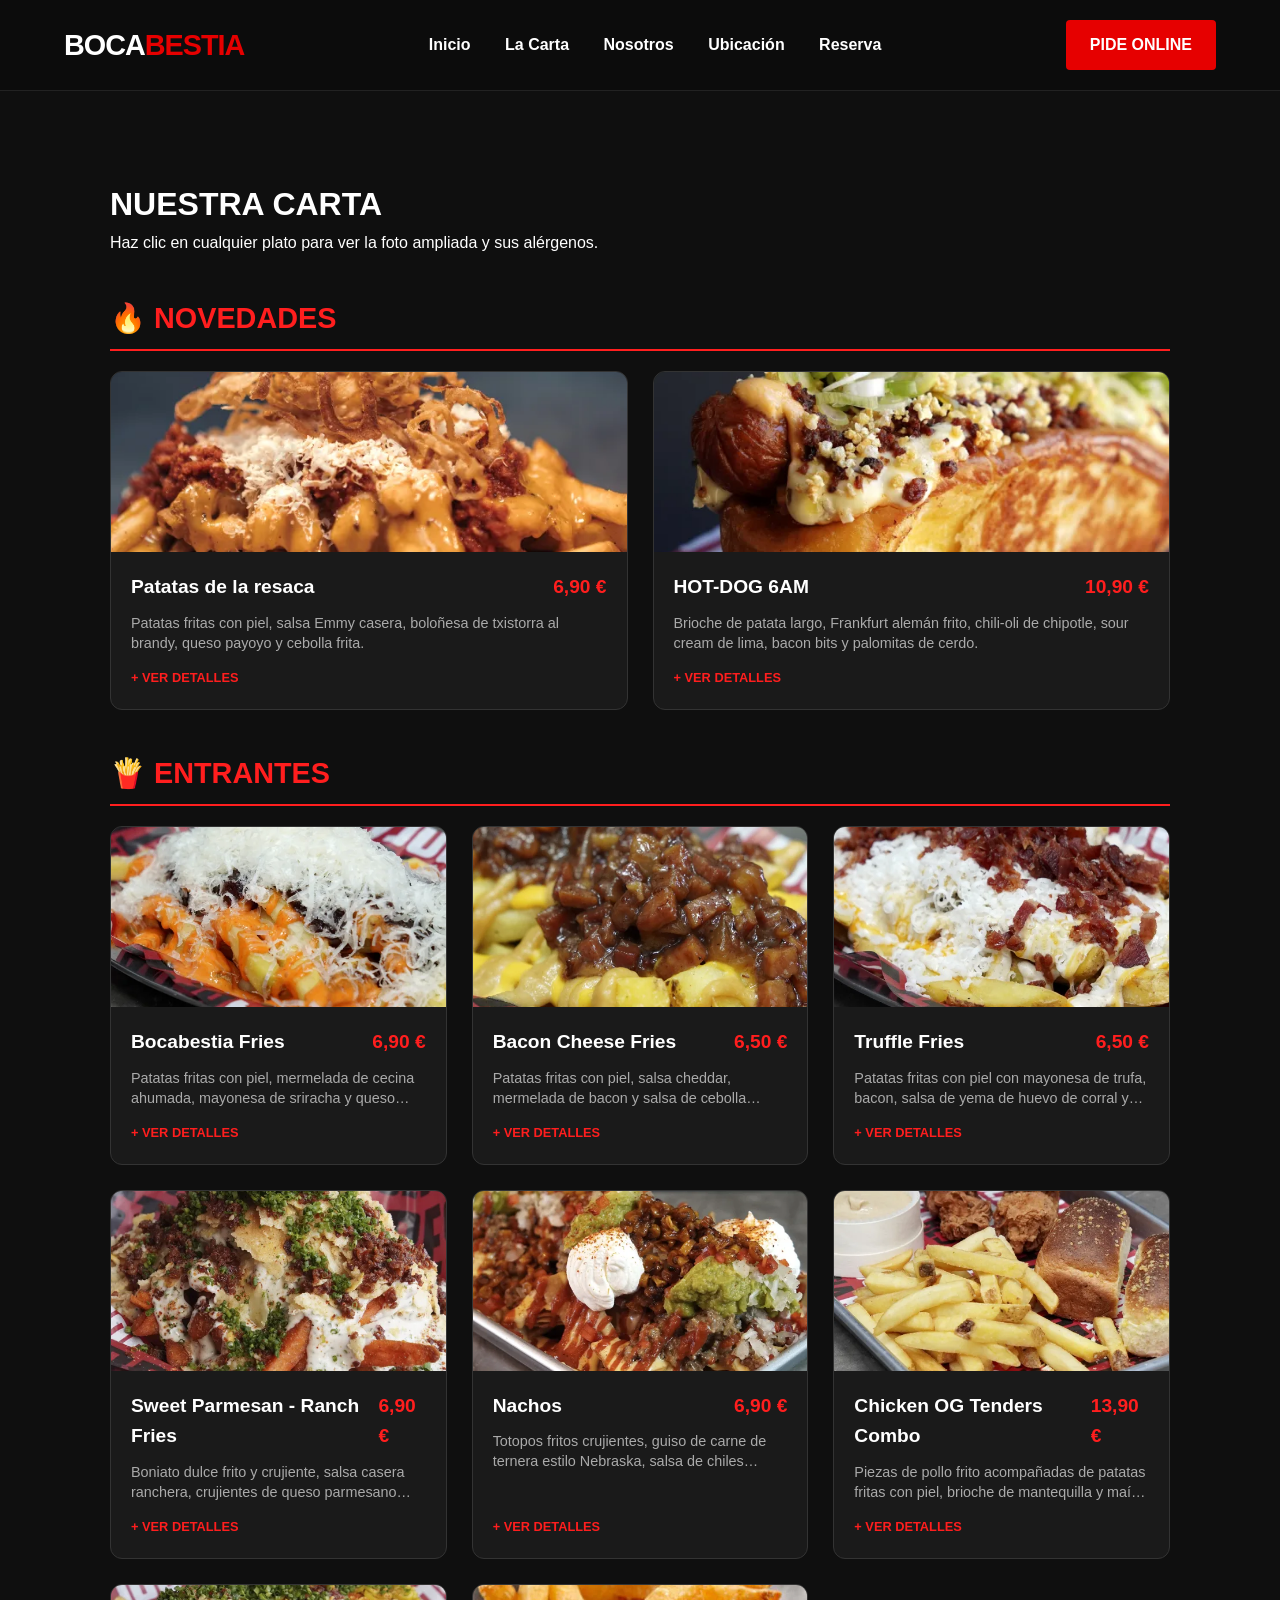
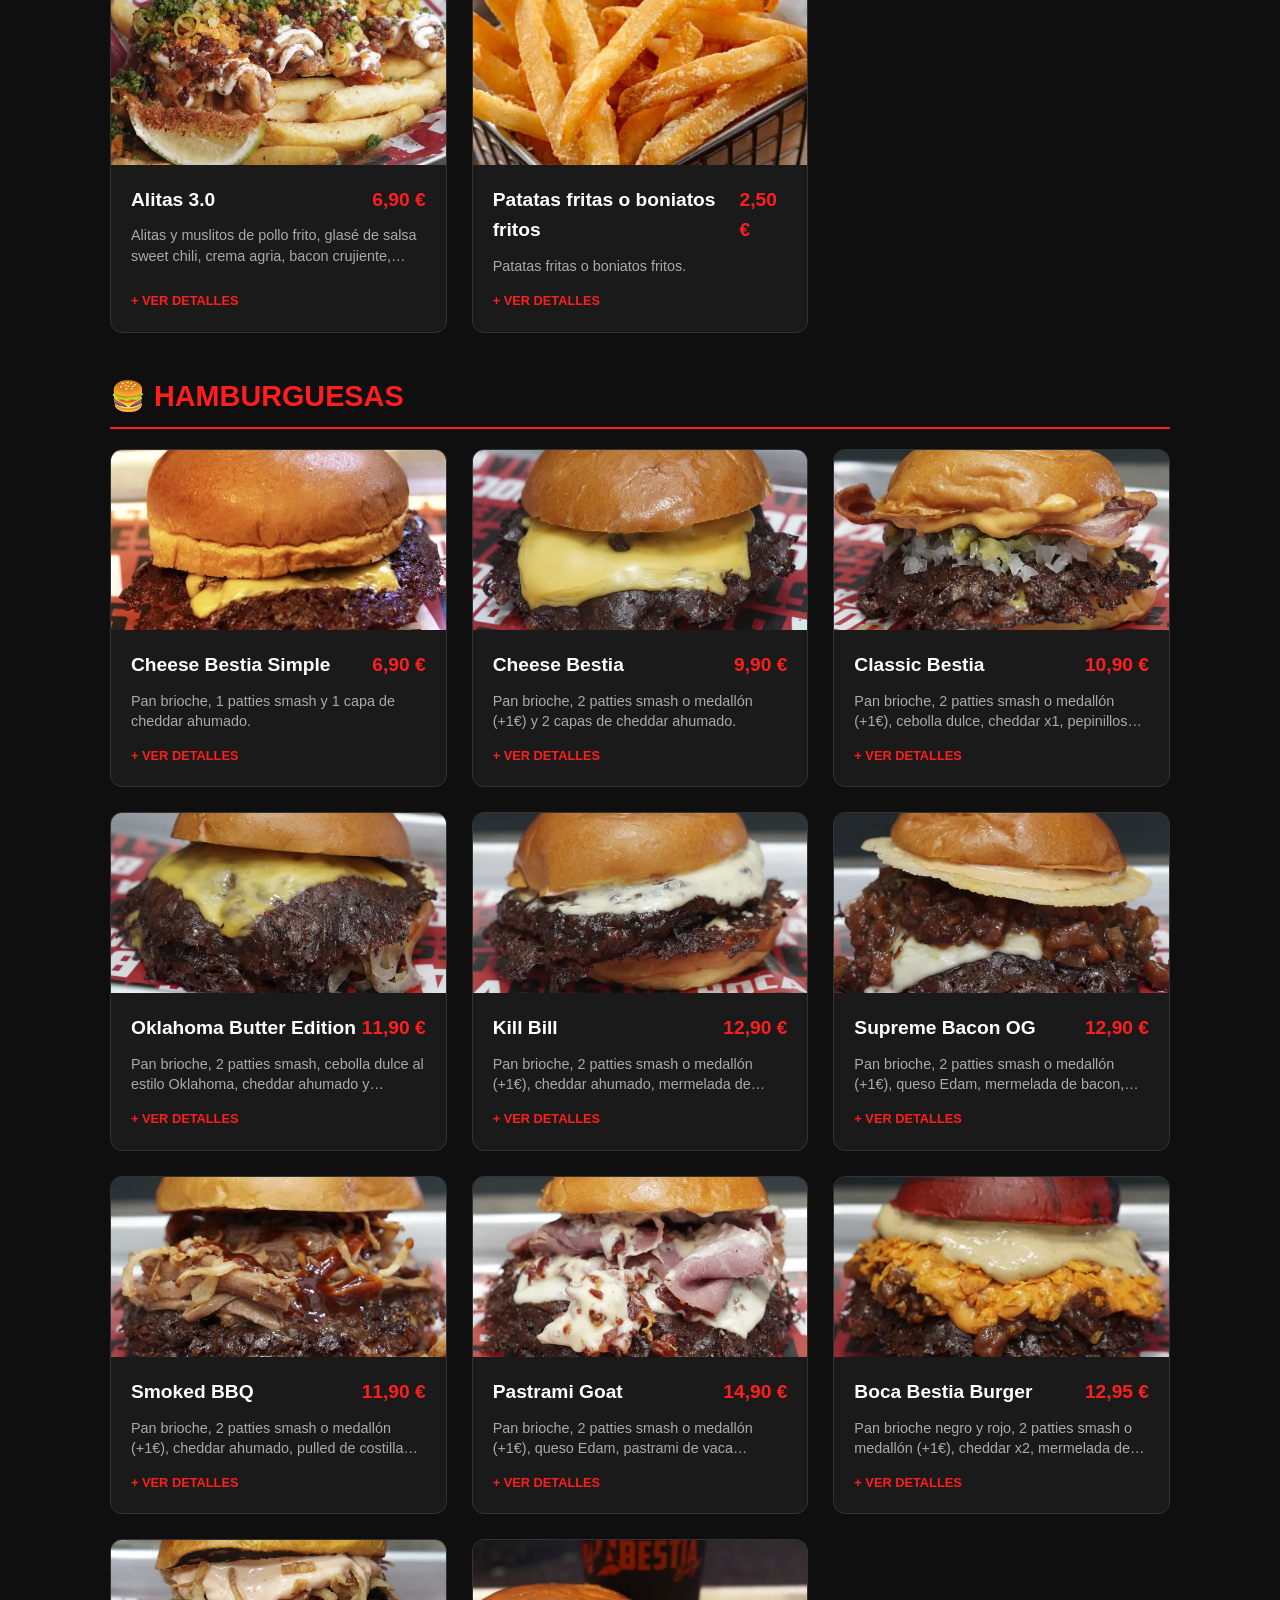
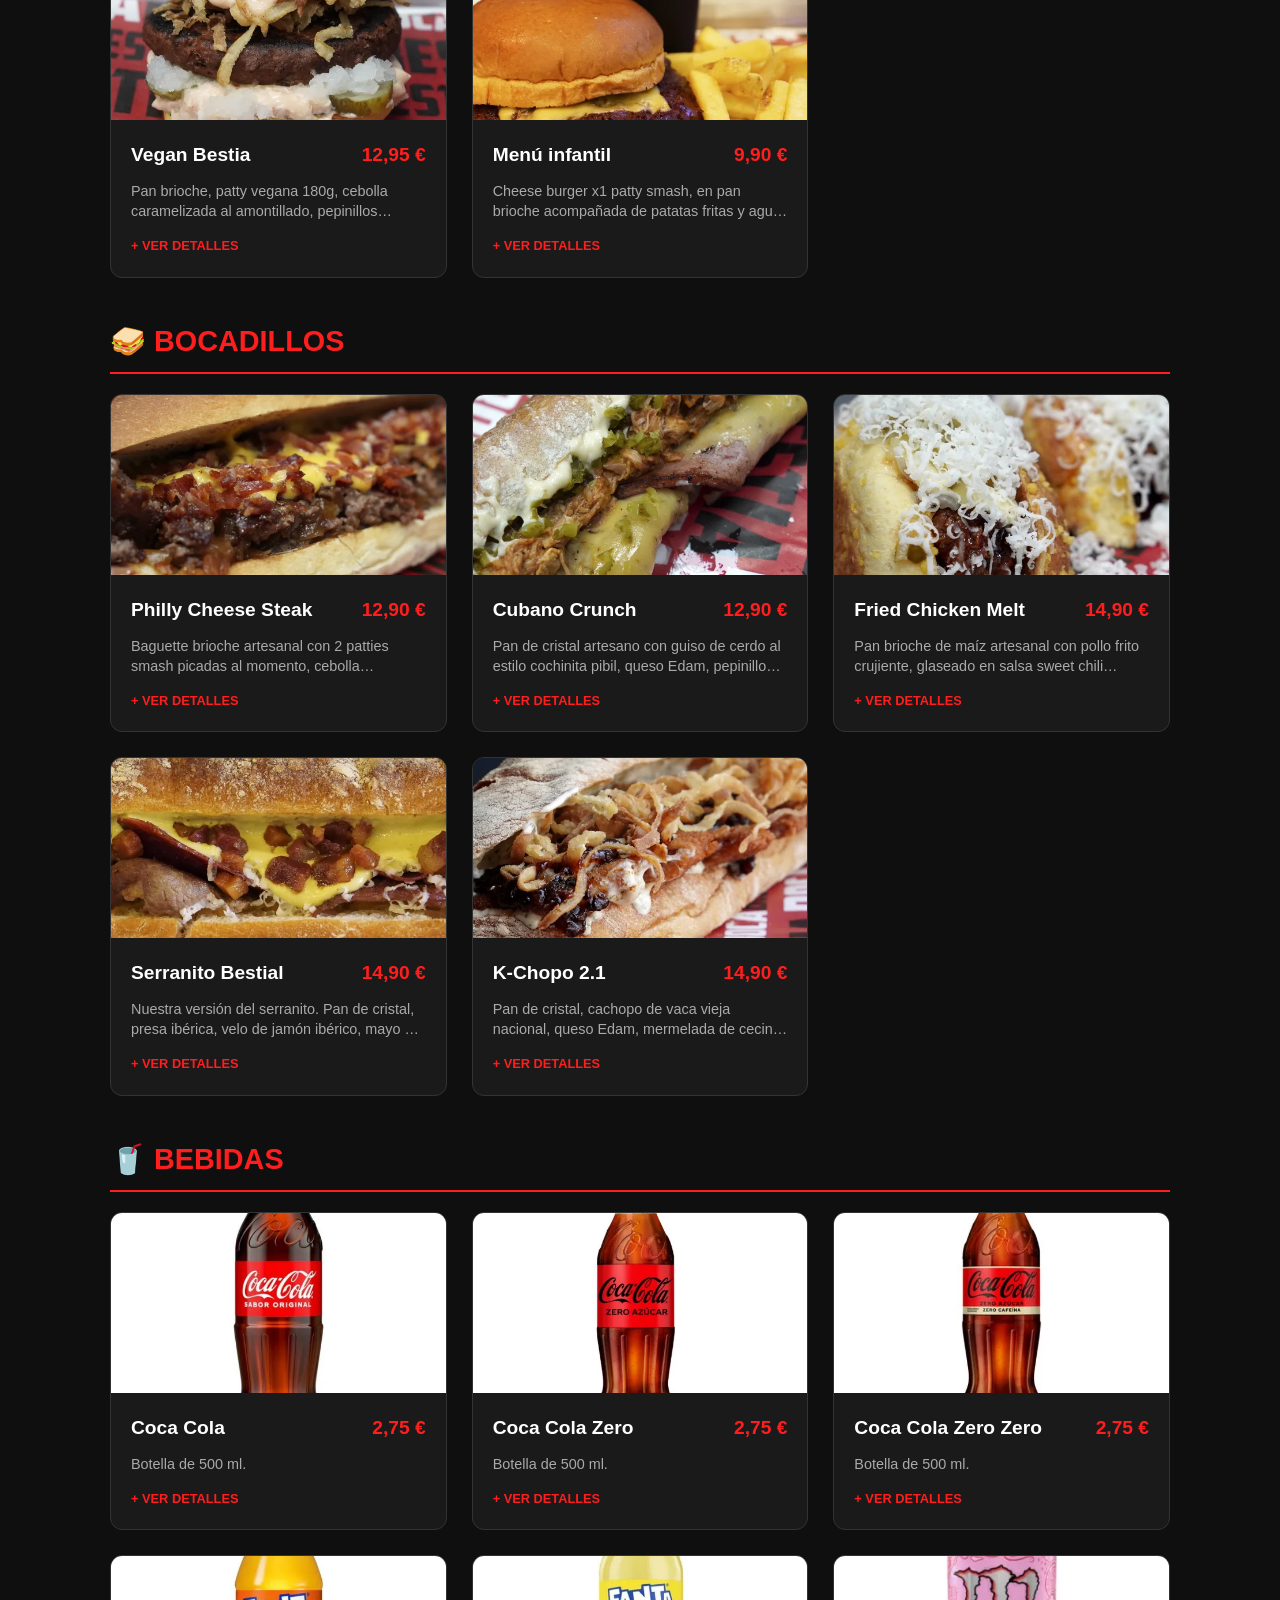
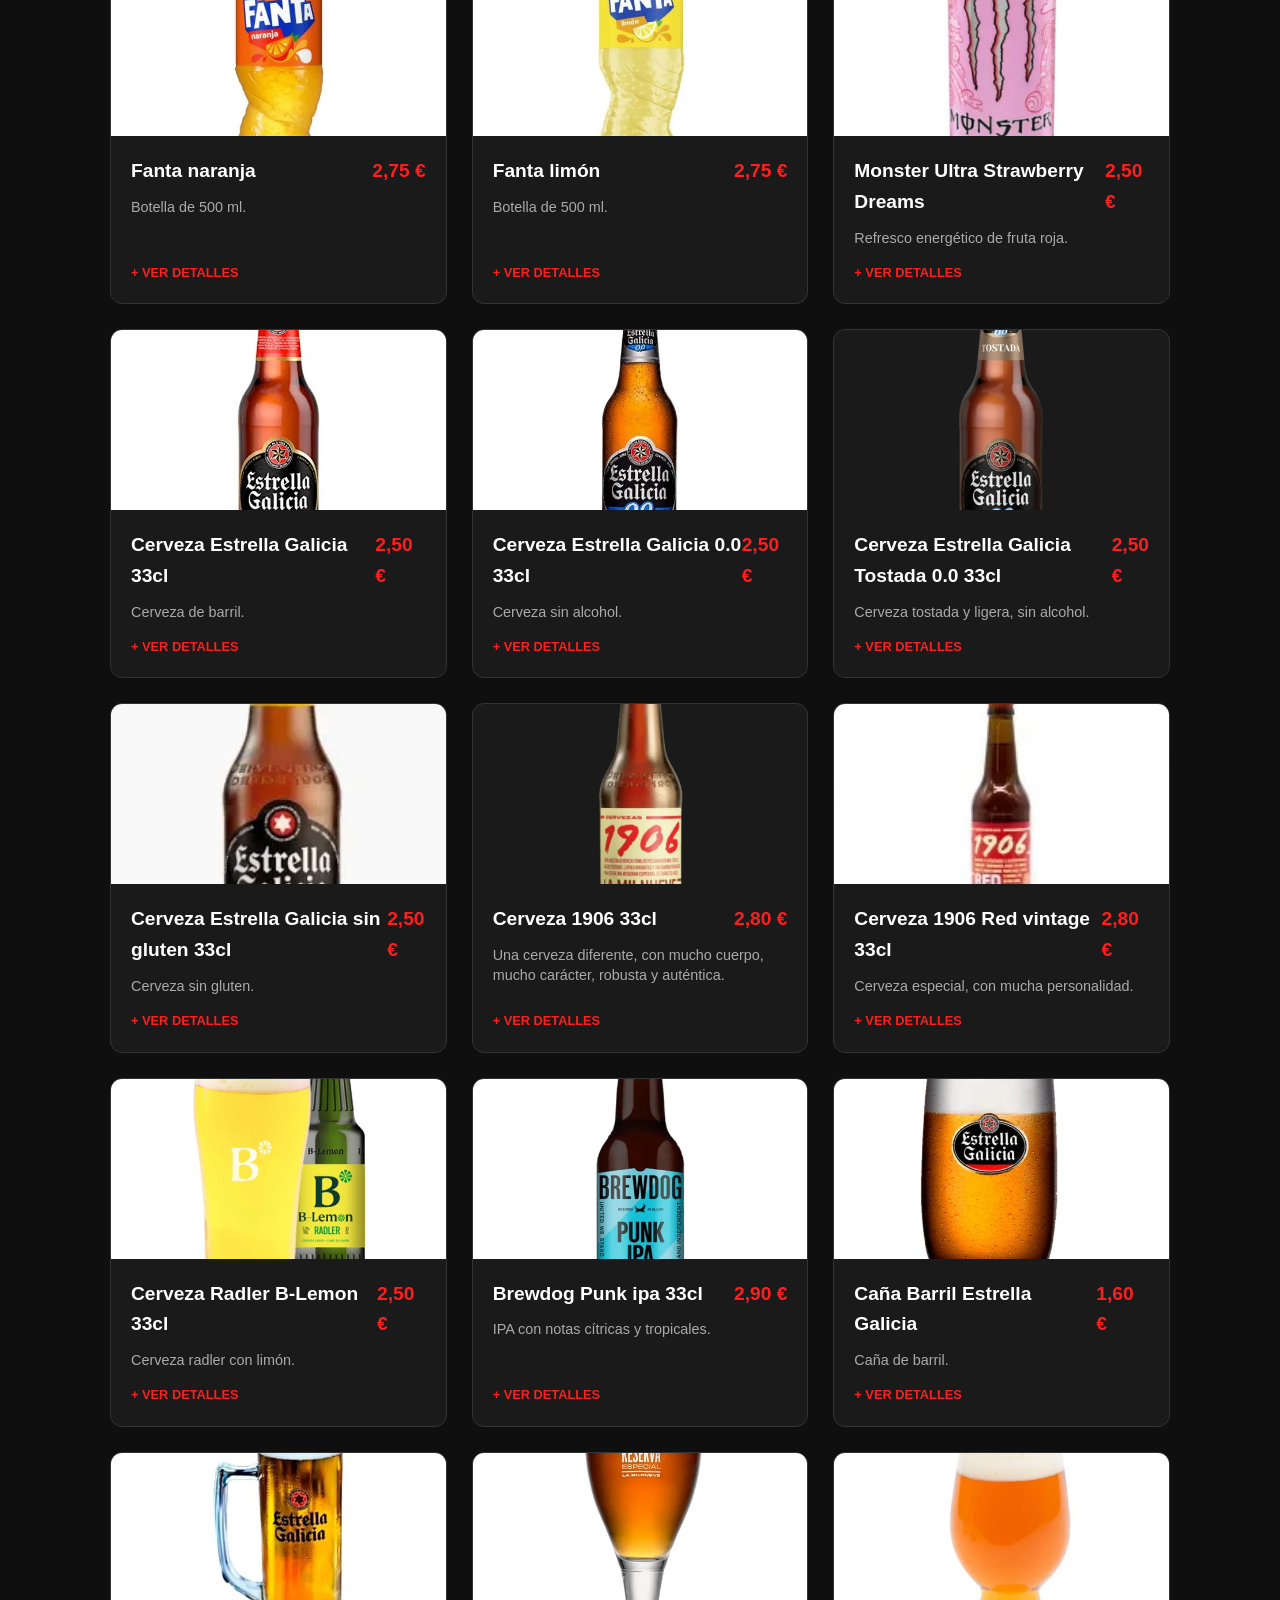
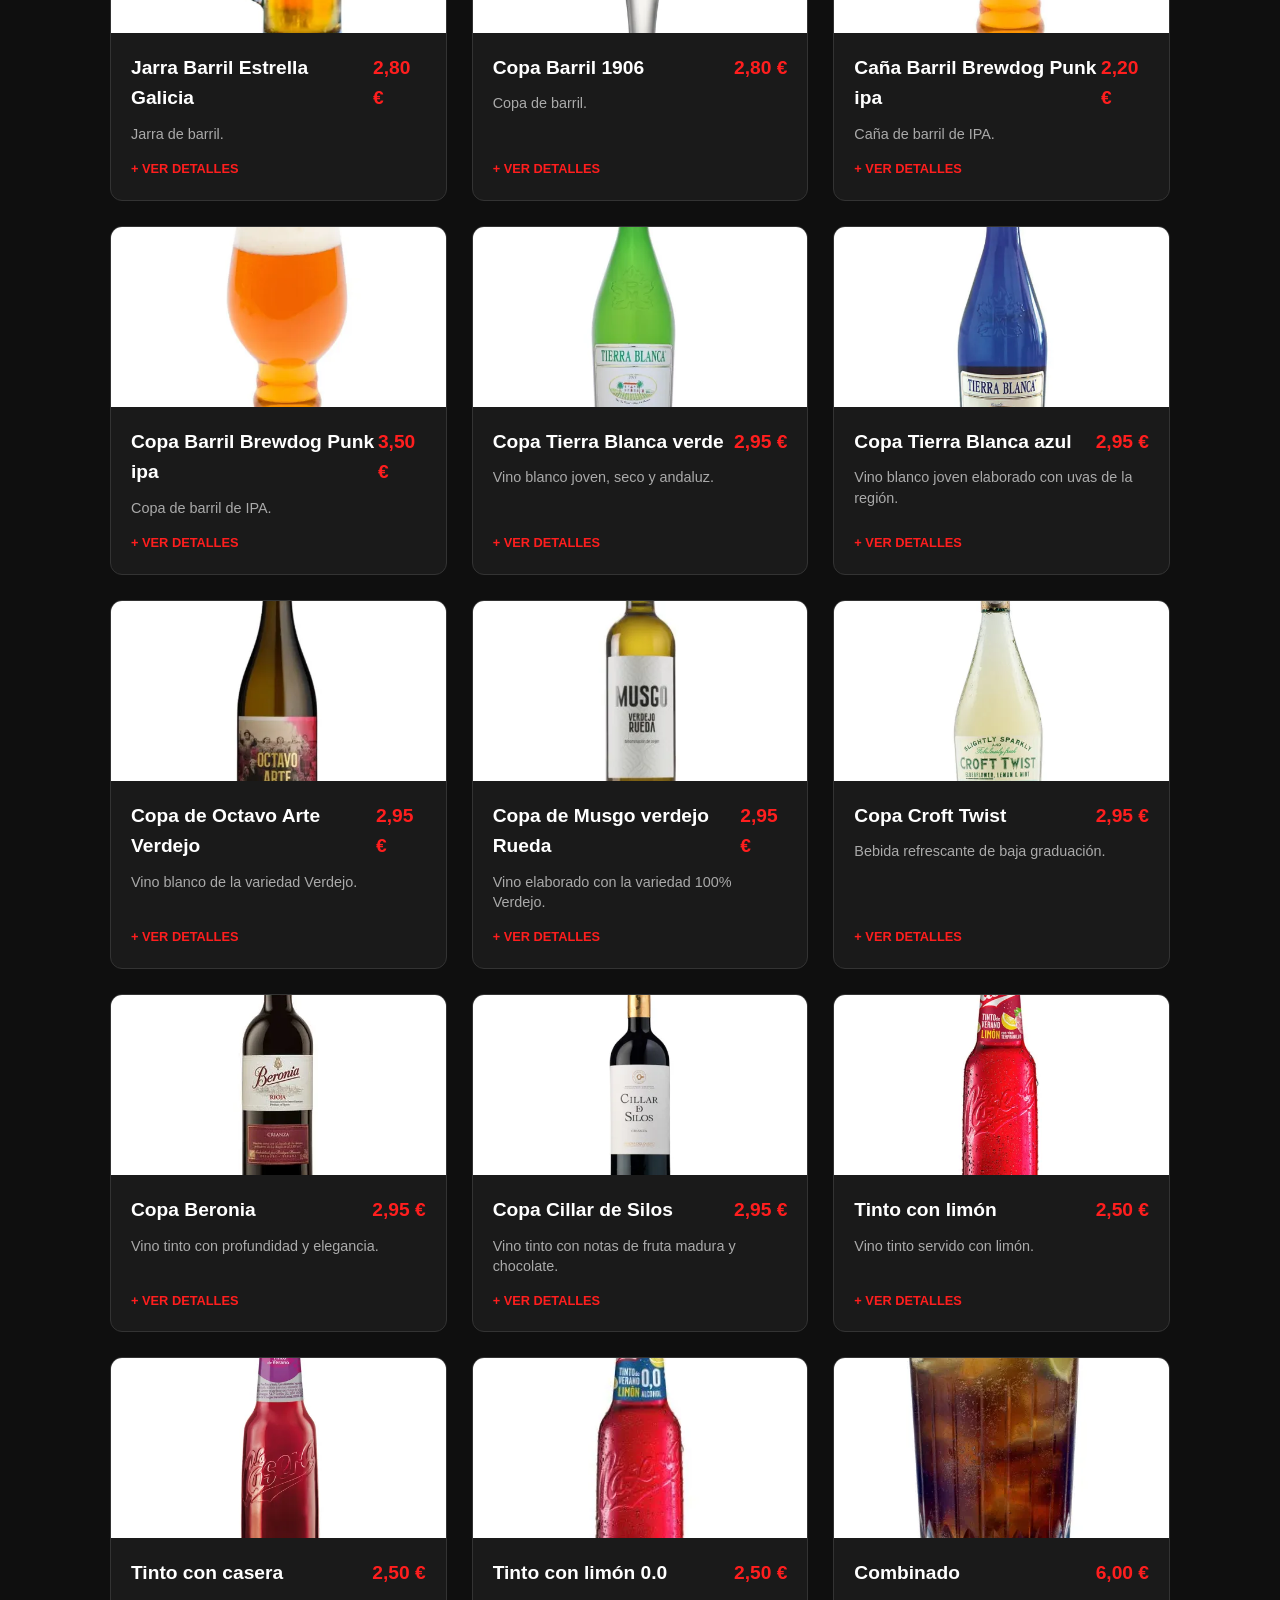
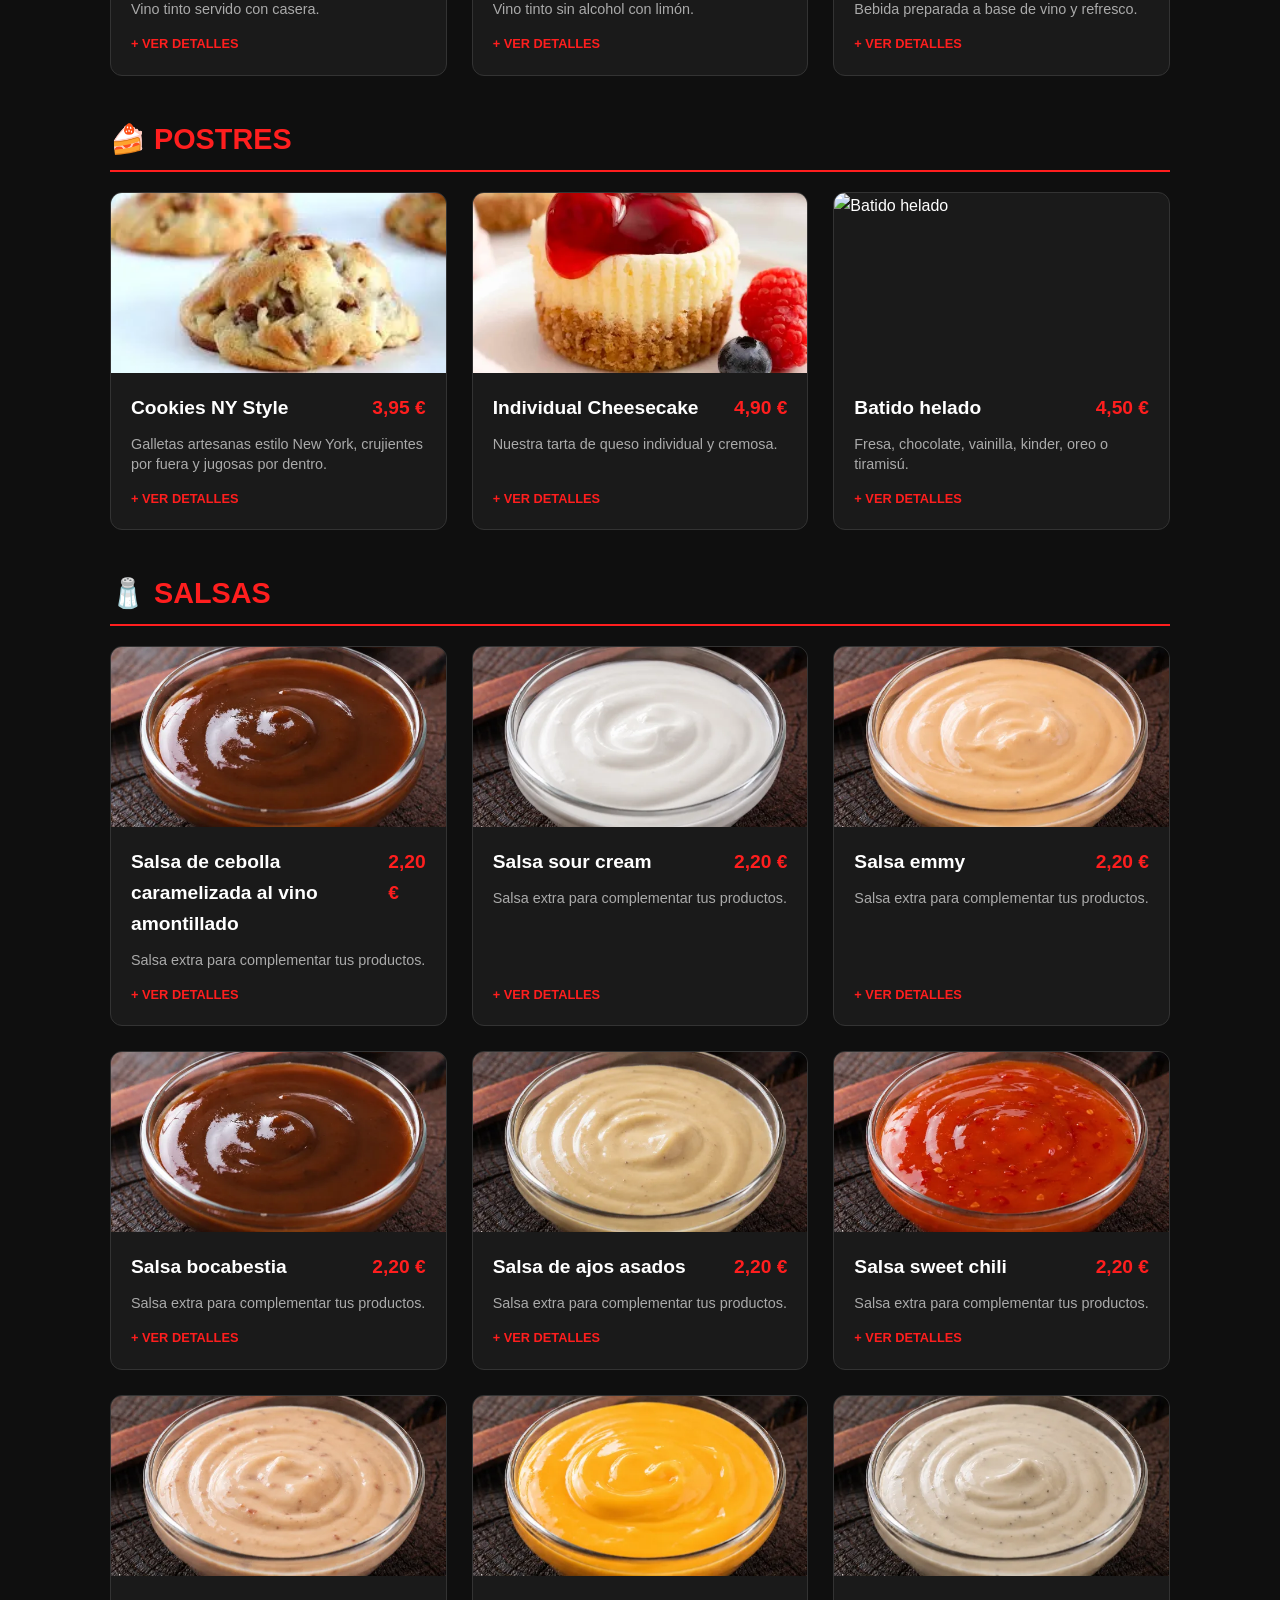
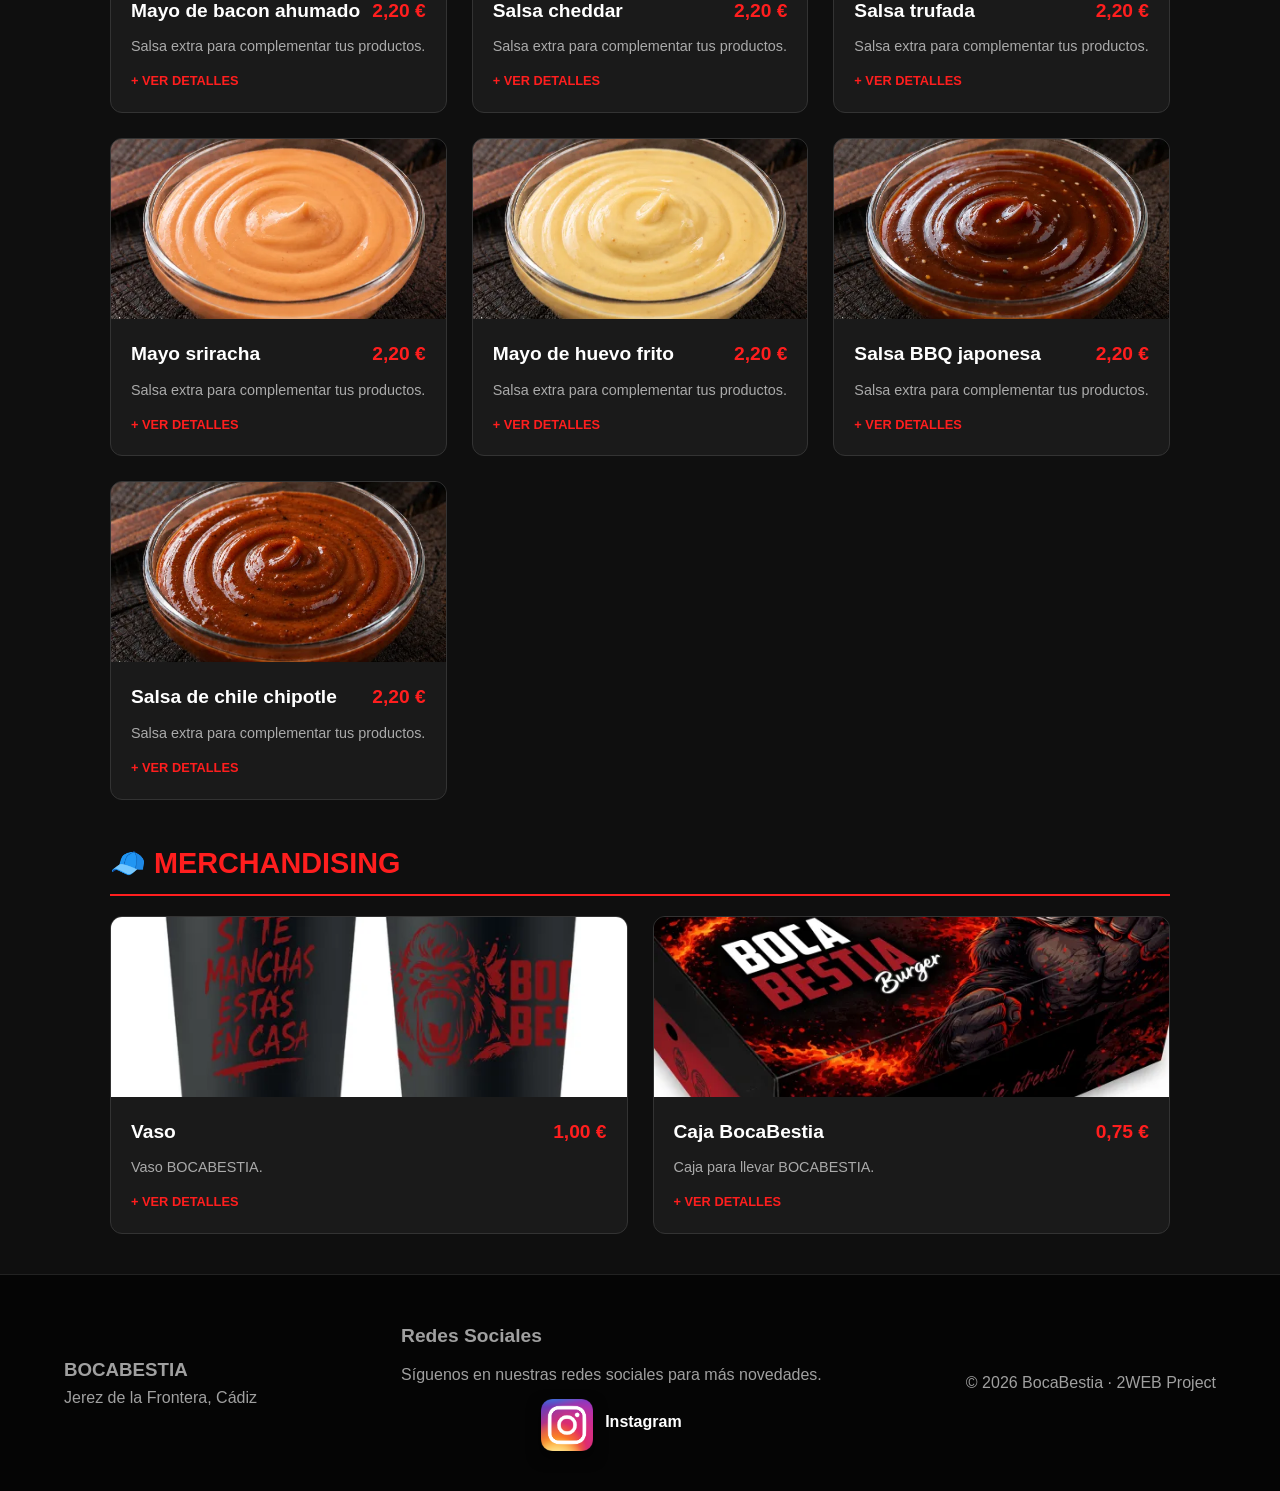
==== carta.html @ 28889e8b "Cambio de estilos en opiniones y creación de carta" ====
<!DOCTYPE html>
<html lang="es">
<head>
  <meta charset="UTF-8">
  <meta name="viewport" content="width=device-width, initial-scale=1.0">
  <title>La Carta</title>
  <link rel="icon" type="image/x-icon" href="imagenes/logo.jpg">
  <link rel="stylesheet" href="estilos/estilos.css">
  <link rel="stylesheet" href="estilos/estilos-carta.css">
</head>
<body>
    <header class="header">
    <div class="logo">BOCA<span>BESTIA</span></div>
    <input type="checkbox" id="menu-toggle" class="menu-toggle-input" aria-label="Abrir menú">
    <label for="menu-toggle" class="menu-toggle" aria-label="Menú hamburguesa">
      <img src="imagenes/menu-hamburguesa.png" alt="Menú hamburguesa">
    </label>
    <nav class="nav">
      <a href="#inicio">Inicio</a>
      <a href="https://bocabestia.last.shop/qr/l/boca-bestia">La Carta</a>
      <a href="#nosotros">Nosotros</a>
      <a href="#ubicacion">Ubicación</a>
      <a href="https://bookings.last.app/3b10a1be-e4e0-4e58-9fa3-591195b8b607/booking?_gl=1*1hvvvue*_gcl_au*MTg0ODkxNjIzNy4xNzc5MDg5NDAzLjE2MTM1ODUwNy4xNzg0NzA4MzI3LjE3ODQ3MTAwMjUuMTUzNjg0NTM3NC4xNzg0NjQxMDk0LjE3ODQ3MTAwMjU.">Reserva</a>
    </nav>
    <a href="https://www.ubereats.com/es/store/bocabestia-jerez/Wji_4HXeWGeH31o7zRoD1A?srsltid=AfmBOoqhJCSY1oyDkX2ZfFhng03Me69ej4izlgKsJas9yPGN5HKDivDR" class="btn btn-rojo">Pide Online</a>
  </header>

  <div class="container">
    <header class="carta-intro">
      <h1>NUESTRA CARTA</h1>
      <p>Haz clic en cualquier plato para ver la foto ampliada y sus alérgenos.</p>
    </header>

    <h2 class="categoria-titulo">🔥 Novedades</h2>
    <div class="grid-menu">
      <div class="item-card" onclick="openModal('Patatas de la resaca', '6,90 €', 'imagenes/img-carta/novedades/novedad1.webp', 'Patatas fritas con piel, salsa Emmy casera, boloñesa de txistorra al brandy, queso payoyo y cebolla frita.', ['Gluten', 'Lácteos'])">
        <img src="imagenes/img-carta/novedades/novedad1.webp" class="item-img" alt="Patatas de la resaca">
        <div class="item-content">
          <div>
            <div class="item-header">
              <span class="item-nombre">Patatas de la resaca</span>
              <span class="item-precio">6,90 €</span>
            </div>
            <p class="item-desc">Patatas fritas con piel, salsa Emmy casera, boloñesa de txistorra al brandy, queso payoyo y cebolla frita.</p>
          </div>
          <span class="click-info">+ Ver detalles</span>
        </div>
      </div>

      <div class="item-card" onclick="openModal('HOT-DOG 6AM', '10,90 €', 'imagenes/img-carta/novedades/novedad2.webp', 'Brioche de patata largo, Frankfurt alemán frito, chili-oli de chipotle, sour cream de lima, bacon bits y palomitas de cerdo.', ['Gluten', 'Lácteos', 'Huevos'])">
        <img src="imagenes/img-carta/novedades/novedad2.webp" class="item-img" alt="HOT-DOG 6AM">
        <div class="item-content">
          <div>
            <div class="item-header">
              <span class="item-nombre">HOT-DOG 6AM</span>
              <span class="item-precio">10,90 €</span>
            </div>
            <p class="item-desc">Brioche de patata largo, Frankfurt alemán frito, chili-oli de chipotle, sour cream de lima, bacon bits y palomitas de cerdo.</p>
          </div>
          <span class="click-info">+ Ver detalles</span>
        </div>
      </div>
    </div>

    <h2 class="categoria-titulo">🍟 Entrantes</h2>
    <div class="grid-menu">
      <div class="item-card" onclick="openModal('Bocabestia Fries', '6,90 €', 'imagenes/img-carta/entrantes/bocabestia-fries.webp', 'Patatas fritas con piel, mermelada de cecina ahumada, mayonesa de sriracha y queso Idiazábal rallado al momento.', ['Gluten', 'Lácteos'])">
        <img src="imagenes/img-carta/entrantes/bocabestia-fries.webp" class="item-img" alt="Bocabestia Fries">
        <div class="item-content">
          <div>
            <div class="item-header">
              <span class="item-nombre">Bocabestia Fries</span>
              <span class="item-precio">6,90 €</span>
            </div>
            <p class="item-desc">Patatas fritas con piel, mermelada de cecina ahumada, mayonesa de sriracha y queso Idiazábal rallado al momento.</p>
          </div>
          <span class="click-info">+ Ver detalles</span>
        </div>
      </div>

      <div class="item-card" onclick="openModal('Bacon Cheese Fries', '6,50 €', 'imagenes/img-carta/entrantes/bacon-cheese-fries.webp', 'Patatas fritas con piel, salsa cheddar, mermelada de bacon y salsa de cebolla caramelizada al amontillado.', ['Lácteos'])">
        <img src="imagenes/img-carta/entrantes/bacon-cheese-fries.webp" class="item-img" alt="Bacon Cheese Fries">
        <div class="item-content">
          <div>
            <div class="item-header">
              <span class="item-nombre">Bacon Cheese Fries</span>
              <span class="item-precio">6,50 €</span>
            </div>
            <p class="item-desc">Patatas fritas con piel, salsa cheddar, mermelada de bacon y salsa de cebolla caramelizada al amontillado.</p>
          </div>
          <span class="click-info">+ Ver detalles</span>
        </div>
      </div>

      <div class="item-card" onclick="openModal('Truffle Fries', '6,50 €', 'imagenes/img-carta/entrantes/truffle-fries.webp', 'Patatas fritas con piel con mayonesa de trufa, bacon, salsa de yema de huevo de corral y queso de cabra payoyo rallado al momento.', ['Lácteos', 'Huevos'])">
        <img src="imagenes/img-carta/entrantes/truffle-fries.webp" class="item-img" alt="Truffle Fries">
        <div class="item-content">
          <div>
            <div class="item-header">
              <span class="item-nombre">Truffle Fries</span>
              <span class="item-precio">6,50 €</span>
            </div>
            <p class="item-desc">Patatas fritas con piel con mayonesa de trufa, bacon, salsa de yema de huevo de corral y queso de cabra payoyo rallado al momento.</p>
          </div>
          <span class="click-info">+ Ver detalles</span>
        </div>
      </div>

      <div class="item-card" onclick="openModal('Sweet Parmesan - Ranch Fries', '6,90 €', 'imagenes/img-carta/entrantes/sweet-parmesan.webp', 'Boniato dulce frito y crujiente, salsa casera ranchera, crujientes de queso parmesano tostado, bacon crujiente y cebollino.', ['Lácteos'])">
        <img src="imagenes/img-carta/entrantes/sweet-parmesan.webp" class="item-img" alt="Sweet Parmesan - Ranch Fries">
        <div class="item-content">
          <div>
            <div class="item-header">
              <span class="item-nombre">Sweet Parmesan - Ranch Fries</span>
              <span class="item-precio">6,90 €</span>
            </div>
            <p class="item-desc">Boniato dulce frito y crujiente, salsa casera ranchera, crujientes de queso parmesano tostado, bacon crujiente y cebollino.</p>
          </div>
          <span class="click-info">+ Ver detalles</span>
        </div>
      </div>

      <div class="item-card" onclick="openModal('Nachos', '6,90 €', 'imagenes/img-carta/entrantes/nachos.webp', 'Totopos fritos crujientes, guiso de carne de ternera estilo Nebraska, salsa de chiles Tatemados, guacamole, pico de gallo, crema agria y maíz crujiente frito en mantequilla.', ['Lácteos'])">
        <img src="imagenes/img-carta/entrantes/nachos.webp" class="item-img" alt="Nachos">
        <div class="item-content">
          <div>
            <div class="item-header">
              <span class="item-nombre">Nachos</span>
              <span class="item-precio">6,90 €</span>
            </div>
            <p class="item-desc">Totopos fritos crujientes, guiso de carne de ternera estilo Nebraska, salsa de chiles Tatemados, guacamole, pico de gallo, crema agria y maíz crujiente frito en mantequilla.</p>
          </div>
          <span class="click-info">+ Ver detalles</span>
        </div>
      </div>

      <div class="item-card" onclick="openModal('Chicken OG Tenders Combo', '13,90 €', 'imagenes/img-carta/entrantes/chicken-tenders.webp', 'Piezas de pollo frito acompañadas de patatas fritas con piel, brioche de mantequilla y maíz tostado y un vaso de nuestra Salsa Bocabestia.', ['Gluten', 'Lácteos', 'Huevos'])">
        <img src="imagenes/img-carta/entrantes/chicken-tenders.webp" class="item-img" alt="Chicken OG Tenders Combo">
        <div class="item-content">
          <div>
            <div class="item-header">
              <span class="item-nombre">Chicken OG Tenders Combo</span>
              <span class="item-precio">13,90 €</span>
            </div>
            <p class="item-desc">Piezas de pollo frito acompañadas de patatas fritas con piel, brioche de mantequilla y maíz tostado y un vaso de nuestra Salsa Bocabestia.</p>
          </div>
          <span class="click-info">+ Ver detalles</span>
        </div>
      </div>

      <div class="item-card" onclick="openModal('Alitas 3.0', '6,90 €', 'imagenes/img-carta/entrantes/alitas.webp', 'Alitas y muslitos de pollo frito, glasé de salsa sweet chili, crema agria, bacon crujiente, polvo de doritos y piparras encurtidas.', ['Lácteos'])">
        <img src="imagenes/img-carta/entrantes/alitas.webp" class="item-img" alt="Alitas 3.0">
        <div class="item-content">
          <div>
            <div class="item-header">
              <span class="item-nombre">Alitas 3.0</span>
              <span class="item-precio">6,90 €</span>
            </div>
            <p class="item-desc">Alitas y muslitos de pollo frito, glasé de salsa sweet chili, crema agria, bacon crujiente, polvo de doritos y piparras encurtidas.</p>
          </div>
          <span class="click-info">+ Ver detalles</span>
        </div>
      </div>

      <div class="item-card" onclick="openModal('Patatas fritas o boniatos fritos', '2,50 €', 'imagenes/img-carta/entrantes/patatas.webp', 'Patatas fritas o boniatos fritos.', ['Gluten'])">
        <img src="imagenes/img-carta/entrantes/patatas.webp" class="item-img" alt="Patatas fritas o boniatos fritos">
        <div class="item-content">
          <div>
            <div class="item-header">
              <span class="item-nombre">Patatas fritas o boniatos fritos</span>
              <span class="item-precio">2,50 €</span>
            </div>
            <p class="item-desc">Patatas fritas o boniatos fritos.</p>
          </div>
          <span class="click-info">+ Ver detalles</span>
        </div>
      </div>
    </div>

    <h2 class="categoria-titulo">🍔 Hamburguesas</h2>
    <div class="grid-menu">
      <div class="item-card" onclick="openModal('Cheese Bestia Simple', '6,90 €', 'imagenes/img-carta/hamburguesas/cheese-simple.webp', 'Pan brioche, 1 patties smash y 1 capa de cheddar ahumado.', ['Gluten', 'Lácteos'])">
        <img src="imagenes/img-carta/hamburguesas/cheese-simple.webp" class="item-img" alt="Cheese Bestia Simple">
        <div class="item-content">
          <div>
            <div class="item-header">
              <span class="item-nombre">Cheese Bestia Simple</span>
              <span class="item-precio">6,90 €</span>
            </div>
            <p class="item-desc">Pan brioche, 1 patties smash y 1 capa de cheddar ahumado.</p>
          </div>
          <span class="click-info">+ Ver detalles</span>
        </div>
      </div>

      <div class="item-card" onclick="openModal('Cheese Bestia', '9,90 €', 'imagenes/img-carta/hamburguesas/cheese-bestia.webp', 'Pan brioche, 2 patties smash o medallón (+1€) y 2 capas de cheddar ahumado.', ['Gluten', 'Lácteos'])">
        <img src="imagenes/img-carta/hamburguesas/cheese-bestia.webp" class="item-img" alt="Cheese Bestia">
        <div class="item-content">
          <div>
            <div class="item-header">
              <span class="item-nombre">Cheese Bestia</span>
              <span class="item-precio">9,90 €</span>
            </div>
            <p class="item-desc">Pan brioche, 2 patties smash o medallón (+1€) y 2 capas de cheddar ahumado.</p>
          </div>
          <span class="click-info">+ Ver detalles</span>
        </div>
      </div>

      <div class="item-card" onclick="openModal('Classic Bestia', '10,90 €', 'imagenes/img-carta/hamburguesas/classic-bestia.webp', 'Pan brioche, 2 patties smash o medallón (+1€), cebolla dulce, cheddar x1, pepinillos encurtidos, bacon crujiente y salsa MacBestia.', ['Gluten', 'Lácteos', 'Mostaza'])">
        <img src="imagenes/img-carta/hamburguesas/classic-bestia.webp" class="item-img" alt="Classic Bestia">
        <div class="item-content">
          <div>
            <div class="item-header">
              <span class="item-nombre">Classic Bestia</span>
              <span class="item-precio">10,90 €</span>
            </div>
            <p class="item-desc">Pan brioche, 2 patties smash o medallón (+1€), cebolla dulce, cheddar x1, pepinillos encurtidos, bacon crujiente y salsa MacBestia.</p>
          </div>
          <span class="click-info">+ Ver detalles</span>
        </div>
      </div>

      <div class="item-card" onclick="openModal('Oklahoma Butter Edition', '11,90 €', 'imagenes/img-carta/hamburguesas/oklahoma-butter.webp', 'Pan brioche, 2 patties smash, cebolla dulce al estilo Oklahoma, cheddar ahumado y mantequilla francesa entre capa y capa.', ['Gluten', 'Lácteos'])">
        <img src="imagenes/img-carta/hamburguesas/oklahoma-butter.webp" class="item-img" alt="Oklahoma Butter Edition">
        <div class="item-content">
          <div>
            <div class="item-header">
              <span class="item-nombre">Oklahoma Butter Edition</span>
              <span class="item-precio">11,90 €</span>
            </div>
            <p class="item-desc">Pan brioche, 2 patties smash, cebolla dulce al estilo Oklahoma, cheddar ahumado y mantequilla francesa entre capa y capa.</p>
          </div>
          <span class="click-info">+ Ver detalles</span>
        </div>
      </div>

      <div class="item-card" onclick="openModal('Kill Bill', '12,90 €', 'imagenes/img-carta/hamburguesas/kill-bill.webp', 'Pan brioche, 2 patties smash o medallón (+1€), cheddar ahumado, mermelada de cecina, rulo de cabra y mayonesa de huevo frito.', ['Gluten', 'Lácteos', 'Huevos'])">
        <img src="imagenes/img-carta/hamburguesas/kill-bill.webp" class="item-img" alt="Kill Bill">
        <div class="item-content">
          <div>
            <div class="item-header">
              <span class="item-nombre">Kill Bill</span>
              <span class="item-precio">12,90 €</span>
            </div>
            <p class="item-desc">Pan brioche, 2 patties smash o medallón (+1€), cheddar ahumado, mermelada de cecina, rulo de cabra y mayonesa de huevo frito.</p>
          </div>
          <span class="click-info">+ Ver detalles</span>
        </div>
      </div>

      <div class="item-card" onclick="openModal('Supreme Bacon OG', '12,90 €', 'imagenes/img-carta/hamburguesas/supreme-bacon.webp', 'Pan brioche, 2 patties smash o medallón (+1€), queso Edam, mermelada de bacon, crujiente de parmesano, salsa sour cream y mayonesa de bacon ahumado.', ['Gluten', 'Lácteos'])">
        <img src="imagenes/img-carta/hamburguesas/supreme-bacon.webp" class="item-img" alt="Supreme Bacon OG">
        <div class="item-content">
          <div>
            <div class="item-header">
              <span class="item-nombre">Supreme Bacon OG</span>
              <span class="item-precio">12,90 €</span>
            </div>
            <p class="item-desc">Pan brioche, 2 patties smash o medallón (+1€), queso Edam, mermelada de bacon, crujiente de parmesano, salsa sour cream y mayonesa de bacon ahumado.</p>
          </div>
          <span class="click-info">+ Ver detalles</span>
        </div>
      </div>

      <div class="item-card" onclick="openModal('Smoked BBQ', '11,90 €', 'imagenes/img-carta/hamburguesas/smoked-bbq.webp', 'Pan brioche, 2 patties smash o medallón (+1€), cheddar ahumado, pulled de costilla guisada en barbacoa japonesa y cebolla frita casera.', ['Gluten', 'Lácteos'])">
        <img src="imagenes/img-carta/hamburguesas/smoked-bbq.webp" class="item-img" alt="Smoked BBQ">
        <div class="item-content">
          <div>
            <div class="item-header">
              <span class="item-nombre">Smoked BBQ</span>
              <span class="item-precio">11,90 €</span>
            </div>
            <p class="item-desc">Pan brioche, 2 patties smash o medallón (+1€), cheddar ahumado, pulled de costilla guisada en barbacoa japonesa y cebolla frita casera.</p>
          </div>
          <span class="click-info">+ Ver detalles</span>
        </div>
      </div>

      <div class="item-card" onclick="openModal('Pastrami Goat', '14,90 €', 'imagenes/img-carta/hamburguesas/pastrami-goat.webp', 'Pan brioche, 2 patties smash o medallón (+1€), queso Edam, pastrami de vaca nacional ahumado, mayonesa japonesa de ajos asados y bacon bits.', ['Gluten', 'Lácteos'])">
        <img src="imagenes/img-carta/hamburguesas/pastrami-goat.webp" class="item-img" alt="Pastrami Goat">
        <div class="item-content">
          <div>
            <div class="item-header">
              <span class="item-nombre">Pastrami Goat</span>
              <span class="item-precio">14,90 €</span>
            </div>
            <p class="item-desc">Pan brioche, 2 patties smash o medallón (+1€), queso Edam, pastrami de vaca nacional ahumado, mayonesa japonesa de ajos asados y bacon bits.</p>
          </div>
          <span class="click-info">+ Ver detalles</span>
        </div>
      </div>

      <div class="item-card" onclick="openModal('Boca Bestia Burger', '12,95 €', 'imagenes/img-carta/hamburguesas/boca-bestia.webp', 'Pan brioche negro y rojo, 2 patties smash o medallón (+1€), cheddar x2, mermelada de bacon, salsa Emmy, crujiente de doritos spicy y salsa Boca Bestia.', ['Gluten', 'Lácteos'])">
        <img src="imagenes/img-carta/hamburguesas/boca-bestia.webp" class="item-img" alt="Boca Bestia Burger">
        <div class="item-content">
          <div>
            <div class="item-header">
              <span class="item-nombre">Boca Bestia Burger</span>
              <span class="item-precio">12,95 €</span>
            </div>
            <p class="item-desc">Pan brioche negro y rojo, 2 patties smash o medallón (+1€), cheddar x2, mermelada de bacon, salsa Emmy, crujiente de doritos spicy y salsa Boca Bestia.</p>
          </div>
          <span class="click-info">+ Ver detalles</span>
        </div>
      </div>

      <div class="item-card" onclick="openModal('Vegan Bestia', '12,95 €', 'imagenes/img-carta/hamburguesas/vegan-bestia.webp', 'Pan brioche, patty vegana 180g, cebolla caramelizada al amontillado, pepinillos encurtidos, mayonesa de sriracha y crujiente de takis.', ['Gluten', 'Soja'])">
        <img src="imagenes/img-carta/hamburguesas/vegan-bestia.webp" class="item-img" alt="Vegan Bestia">
        <div class="item-content">
          <div>
            <div class="item-header">
              <span class="item-nombre">Vegan Bestia</span>
              <span class="item-precio">12,95 €</span>
            </div>
            <p class="item-desc">Pan brioche, patty vegana 180g, cebolla caramelizada al amontillado, pepinillos encurtidos, mayonesa de sriracha y crujiente de takis.</p>
          </div>
          <span class="click-info">+ Ver detalles</span>
        </div>
      </div>

      <div class="item-card" onclick="openModal('Menú infantil', '9,90 €', 'imagenes/img-carta/hamburguesas/menu-infantil.webp', 'Cheese burger x1 patty smash, en pan brioche acompañada de patatas fritas y agua o refresco a elegir.', ['Gluten', 'Lácteos'])">
        <img src="imagenes/img-carta/hamburguesas/menu-infantil.webp" class="item-img" alt="Menú infantil">
        <div class="item-content">
          <div>
            <div class="item-header">
              <span class="item-nombre">Menú infantil</span>
              <span class="item-precio">9,90 €</span>
            </div>
            <p class="item-desc">Cheese burger x1 patty smash, en pan brioche acompañada de patatas fritas y agua o refresco a elegir.</p>
          </div>
          <span class="click-info">+ Ver detalles</span>
        </div>
      </div>
    </div>

    <h2 class="categoria-titulo">🥪 Bocadillos</h2>
    <div class="grid-menu">
      <div class="item-card" onclick="openModal('Philly Cheese Steak', '12,90 €', 'imagenes/img-carta/bocadillos/philly-cheese.webp', 'Baguette brioche artesanal con 2 patties smash picadas al momento, cebolla caramelizada, queso cheddar fundido y bacon bits.', ['Gluten', 'Lácteos'])">
        <img src="imagenes/img-carta/bocadillos/philly-cheese.webp" class="item-img" alt="Philly Cheese Steak">
        <div class="item-content">
          <div>
            <div class="item-header">
              <span class="item-nombre">Philly Cheese Steak</span>
              <span class="item-precio">12,90 €</span>
            </div>
            <p class="item-desc">Baguette brioche artesanal con 2 patties smash picadas al momento, cebolla caramelizada, queso cheddar fundido y bacon bits.</p>
          </div>
          <span class="click-info">+ Ver detalles</span>
        </div>
      </div>

      <div class="item-card" onclick="openModal('Cubano Crunch', '12,90 €', 'imagenes/img-carta/bocadillos/cubano-crunch.webp', 'Pan de cristal artesano con guiso de cerdo al estilo cochinita pibil, queso Edam, pepinillos encurtidos, york-queso a la plancha y mayonesa japonesa de ajos asados.', ['Gluten', 'Lácteos'])">
        <img src="imagenes/img-carta/bocadillos/cubano-crunch.webp" class="item-img" alt="Cubano Crunch">
        <div class="item-content">
          <div>
            <div class="item-header">
              <span class="item-nombre">Cubano Crunch</span>
              <span class="item-precio">12,90 €</span>
            </div>
            <p class="item-desc">Pan de cristal artesano con guiso de cerdo al estilo cochinita pibil, queso Edam, pepinillos encurtidos, york-queso a la plancha y mayonesa japonesa de ajos asados.</p>
          </div>
          <span class="click-info">+ Ver detalles</span>
        </div>
      </div>

      <div class="item-card" onclick="openModal('Fried Chicken Melt', '14,90 €', 'imagenes/img-carta/bocadillos/fried-chicken.webp', 'Pan brioche de maíz artesanal con pollo frito crujiente, glaseado en salsa sweet chili ahumada, encurtidos y queso Idiazábal rallado al momento.', ['Gluten', 'Lácteos'])">
        <img src="imagenes/img-carta/bocadillos/fried-chicken.webp" class="item-img" alt="Fried Chicken Melt">
        <div class="item-content">
          <div>
            <div class="item-header">
              <span class="item-nombre">Fried Chicken Melt</span>
              <span class="item-precio">14,90 €</span>
            </div>
            <p class="item-desc">Pan brioche de maíz artesanal con pollo frito crujiente, glaseado en salsa sweet chili ahumada, encurtidos y queso Idiazábal rallado al momento.</p>
          </div>
          <span class="click-info">+ Ver detalles</span>
        </div>
      </div>

      <div class="item-card" onclick="openModal('Serranito Bestial', '14,90 €', 'imagenes/img-carta/bocadillos/serranito.webp', 'Nuestra versión del serranito. Pan de cristal, presa ibérica, velo de jamón ibérico, mayo de pimientos fritos, queso payoyo, chili-oli de chipotle y mini chicharrones de panceta curada.', ['Gluten', 'Lácteos'])">
        <img src="imagenes/img-carta/bocadillos/serranito.webp" class="item-img" alt="Serranito Bestial">
        <div class="item-content">
          <div>
            <div class="item-header">
              <span class="item-nombre">Serranito Bestial</span>
              <span class="item-precio">14,90 €</span>
            </div>
            <p class="item-desc">Nuestra versión del serranito. Pan de cristal, presa ibérica, velo de jamón ibérico, mayo de pimientos fritos, queso payoyo, chili-oli de chipotle y mini chicharrones de panceta curada.</p>
          </div>
          <span class="click-info">+ Ver detalles</span>
        </div>
      </div>

      <div class="item-card" onclick="openModal('K-Chopo 2.1', '14,90 €', 'imagenes/img-carta/bocadillos/kchopo.webp', 'Pan de cristal, cachopo de vaca vieja nacional, queso Edam, mermelada de cecina, salsa ranchera y cebolla frita casera.', ['Gluten', 'Lácteos'])">
        <img src="imagenes/img-carta/bocadillos/kchopo.webp" class="item-img" alt="K-Chopo 2.1">
        <div class="item-content">
          <div>
            <div class="item-header">
              <span class="item-nombre">K-Chopo 2.1</span>
              <span class="item-precio">14,90 €</span>
            </div>
            <p class="item-desc">Pan de cristal, cachopo de vaca vieja nacional, queso Edam, mermelada de cecina, salsa ranchera y cebolla frita casera.</p>
          </div>
          <span class="click-info">+ Ver detalles</span>
        </div>
      </div>
    </div>

    <h2 class="categoria-titulo">🥤 Bebidas</h2>
    <div class="grid-menu">
      <div class="item-card" onclick="openModal('Coca Cola', '2,75 €', 'imagenes/img-carta/bebidas/cocacola.webp', 'Botella de 500 ml.', ['Sin alérgenos'])">
        <img src="imagenes/img-carta/bebidas/cocacola.webp" class="item-img" alt="Coca Cola">
        <div class="item-content">
          <div>
            <div class="item-header">
              <span class="item-nombre">Coca Cola</span>
              <span class="item-precio">2,75 €</span>
            </div>
            <p class="item-desc">Botella de 500 ml.</p>
          </div>
          <span class="click-info">+ Ver detalles</span>
        </div>
      </div>

      <div class="item-card" onclick="openModal('Coca Cola Zero', '2,75 €', 'imagenes/img-carta/bebidas/cocacola-zero.webp', 'Botella de 500 ml.', ['Sin alérgenos'])">
        <img src="imagenes/img-carta/bebidas/cocacola-zero.webp" class="item-img" alt="Coca Cola Zero">
        <div class="item-content">
          <div>
            <div class="item-header">
              <span class="item-nombre">Coca Cola Zero</span>
              <span class="item-precio">2,75 €</span>
            </div>
            <p class="item-desc">Botella de 500 ml.</p>
          </div>
          <span class="click-info">+ Ver detalles</span>
        </div>
      </div>

      <div class="item-card" onclick="openModal('Coca Cola Zero Zero', '2,75 €', 'imagenes/img-carta/bebidas/cocacola-zero-zero.webp', 'Botella de 500 ml.', ['Sin alérgenos'])">
        <img src="imagenes/img-carta/bebidas/cocacola-zero-zero.webp" class="item-img" alt="Coca Cola Zero Zero">
        <div class="item-content">
          <div>
            <div class="item-header">
              <span class="item-nombre">Coca Cola Zero Zero</span>
              <span class="item-precio">2,75 €</span>
            </div>
            <p class="item-desc">Botella de 500 ml.</p>
          </div>
          <span class="click-info">+ Ver detalles</span>
        </div>
      </div>

      <div class="item-card" onclick="openModal('Fanta naranja', '2,75 €', 'imagenes/img-carta/bebidas/fanta-naranja.webp', 'Botella de 500 ml.', ['Sin alérgenos'])">
        <img src="imagenes/img-carta/bebidas/fanta-naranja.webp" class="item-img" alt="Fanta naranja">
        <div class="item-content">
          <div>
            <div class="item-header">
              <span class="item-nombre">Fanta naranja</span>
              <span class="item-precio">2,75 €</span>
            </div>
            <p class="item-desc">Botella de 500 ml.</p>
          </div>
          <span class="click-info">+ Ver detalles</span>
        </div>
      </div>

      <div class="item-card" onclick="openModal('Fanta limón', '2,75 €', 'imagenes/img-carta/bebidas/fanta-limon.webp', 'Botella de 500 ml.', ['Sin alérgenos'])">
        <img src="imagenes/img-carta/bebidas/fanta-limon.webp" class="item-img" alt="Fanta limón">
        <div class="item-content">
          <div>
            <div class="item-header">
              <span class="item-nombre">Fanta limón</span>
              <span class="item-precio">2,75 €</span>
            </div>
            <p class="item-desc">Botella de 500 ml.</p>
          </div>
          <span class="click-info">+ Ver detalles</span>
        </div>
      </div>

      <div class="item-card" onclick="openModal('Monster Ultra Strawberry Dreams', '2,50 €', 'imagenes/img-carta/bebidas/monster-rosa.webp', 'Refresco energético de fruta roja.', ['Sin alérgenos'])">
        <img src="imagenes/img-carta/bebidas/monster-rosa.webp" class="item-img" alt="Monster Ultra Strawberry Dreams">
        <div class="item-content">
          <div>
            <div class="item-header">
              <span class="item-nombre">Monster Ultra Strawberry Dreams</span>
              <span class="item-precio">2,50 €</span>
            </div>
            <p class="item-desc">Refresco energético de fruta roja.</p>
          </div>
          <span class="click-info">+ Ver detalles</span>
        </div>
      </div>

      <div class="item-card" onclick="openModal('Cerveza Estrella Galicia 33cl', '2,50 €', 'imagenes/img-carta/bebidas/estrella-galicia.webp', 'Cerveza de barril.', ['Sin alérgenos'])">
        <img src="imagenes/img-carta/bebidas/estrella-galicia.webp" class="item-img" alt="Cerveza Estrella Galicia 33cl">
        <div class="item-content">
          <div>
            <div class="item-header">
              <span class="item-nombre">Cerveza Estrella Galicia 33cl</span>
              <span class="item-precio">2,50 €</span>
            </div>
            <p class="item-desc">Cerveza de barril.</p>
          </div>
          <span class="click-info">+ Ver detalles</span>
        </div>
      </div>

      <div class="item-card" onclick="openModal('Cerveza Estrella Galicia 0.0 33cl', '2,50 €', 'imagenes/img-carta/bebidas/estrella-galicia-zero-zero.webp', 'Cerveza sin alcohol.', ['Sin alérgenos'])">
        <img src="imagenes/img-carta/bebidas/estrella-galicia-zero-zero.webp" class="item-img" alt="Cerveza Estrella Galicia 0.0 33cl">
        <div class="item-content">
          <div>
            <div class="item-header">
              <span class="item-nombre">Cerveza Estrella Galicia 0.0 33cl</span>
              <span class="item-precio">2,50 €</span>
            </div>
            <p class="item-desc">Cerveza sin alcohol.</p>
          </div>
          <span class="click-info">+ Ver detalles</span>
        </div>
      </div>

      <div class="item-card" onclick="openModal('Cerveza Estrella Galicia Tostada 0.0 33cl', '2,50 €', 'imagenes/img-carta/bebidas/estrella-galicia-zero-zero-tostada.webp', 'Cerveza tostada y ligera, sin alcohol.', ['Sin alérgenos'])">
        <img src="imagenes/img-carta/bebidas/estrella-galicia-zero-zero-tostada.webp" class="item-img" alt="Cerveza Estrella Galicia Tostada 0.0 33cl">
        <div class="item-content">
          <div>
            <div class="item-header">
              <span class="item-nombre">Cerveza Estrella Galicia Tostada 0.0 33cl</span>
              <span class="item-precio">2,50 €</span>
            </div>
            <p class="item-desc">Cerveza tostada y ligera, sin alcohol.</p>
          </div>
          <span class="click-info">+ Ver detalles</span>
        </div>
      </div>

      <div class="item-card" onclick="openModal('Cerveza Estrella Galicia sin gluten 33cl', '2,50 €', 'imagenes/img-carta/bebidas/estrella-galicia-singluten.webp', 'Cerveza sin gluten.', ['Sin alérgenos'])">
        <img src="imagenes/img-carta/bebidas/estrella-galicia-singluten.webp" class="item-img" alt="Cerveza Estrella Galicia sin gluten 33cl">
        <div class="item-content">
          <div>
            <div class="item-header">
              <span class="item-nombre">Cerveza Estrella Galicia sin gluten 33cl</span>
              <span class="item-precio">2,50 €</span>
            </div>
            <p class="item-desc">Cerveza sin gluten.</p>
          </div>
          <span class="click-info">+ Ver detalles</span>
        </div>
      </div>

      <div class="item-card" onclick="openModal('Cerveza 1906 33cl', '2,80 €', 'imagenes/img-carta/bebidas/1906.webp', 'Una cerveza diferente, con mucho cuerpo, mucho carácter, robusta y auténtica.', ['Sin alérgenos'])">
        <img src="imagenes/img-carta/bebidas/1906.webp" class="item-img" alt="Cerveza 1906 33cl">
        <div class="item-content">
          <div>
            <div class="item-header">
              <span class="item-nombre">Cerveza 1906 33cl</span>
              <span class="item-precio">2,80 €</span>
            </div>
            <p class="item-desc">Una cerveza diferente, con mucho cuerpo, mucho carácter, robusta y auténtica.</p>
          </div>
          <span class="click-info">+ Ver detalles</span>
        </div>
      </div>

      <div class="item-card" onclick="openModal('Cerveza 1906 Red vintage 33cl', '2,80 €', 'imagenes/img-carta/bebidas/red-vintage.webp', 'Cerveza especial, con mucha personalidad.', ['Sin alérgenos'])">
        <img src="imagenes/img-carta/bebidas/red-vintage.webp" class="item-img" alt="Cerveza 1906 Red vintage 33cl">
        <div class="item-content">
          <div>
            <div class="item-header">
              <span class="item-nombre">Cerveza 1906 Red vintage 33cl</span>
              <span class="item-precio">2,80 €</span>
            </div>
            <p class="item-desc">Cerveza especial, con mucha personalidad.</p>
          </div>
          <span class="click-info">+ Ver detalles</span>
        </div>
      </div>

      <div class="item-card" onclick="openModal('Cerveza Radler B-Lemon 33cl', '2,50 €', 'imagenes/img-carta/bebidas/radler-blemon.webp', 'Cerveza radler con limón.', ['Sin alérgenos'])">
        <img src="imagenes/img-carta/bebidas/radler-blemon.webp" class="item-img" alt="Cerveza Radler B-Lemon 33cl">
        <div class="item-content">
          <div>
            <div class="item-header">
              <span class="item-nombre">Cerveza Radler B-Lemon 33cl</span>
              <span class="item-precio">2,50 €</span>
            </div>
            <p class="item-desc">Cerveza radler con limón.</p>
          </div>
          <span class="click-info">+ Ver detalles</span>
        </div>
      </div>

      <div class="item-card" onclick="openModal('Brewdog Punk ipa 33cl', '2,90 €', 'imagenes/img-carta/bebidas/brewdog.webp', 'IPA con notas cítricas y tropicales.', ['Sin alérgenos'])">
        <img src="imagenes/img-carta/bebidas/brewdog.webp" class="item-img" alt="Brewdog Punk ipa 33cl">
        <div class="item-content">
          <div>
            <div class="item-header">
              <span class="item-nombre">Brewdog Punk ipa 33cl</span>
              <span class="item-precio">2,90 €</span>
            </div>
            <p class="item-desc">IPA con notas cítricas y tropicales.</p>
          </div>
          <span class="click-info">+ Ver detalles</span>
        </div>
      </div>

      <div class="item-card" onclick="openModal('Caña Barril Estrella Galicia', '1,60 €', 'imagenes/img-carta/bebidas/caña-estrella-barril.webp', 'Caña de barril.', ['Sin alérgenos'])">
        <img src="imagenes/img-carta/bebidas/caña-estrella-barril.webp" class="item-img" alt="Caña Barril Estrella Galicia">
        <div class="item-content">
          <div>
            <div class="item-header">
              <span class="item-nombre">Caña Barril Estrella Galicia</span>
              <span class="item-precio">1,60 €</span>
            </div>
            <p class="item-desc">Caña de barril.</p>
          </div>
          <span class="click-info">+ Ver detalles</span>
        </div>
      </div>

      <div class="item-card" onclick="openModal('Jarra Barril Estrella Galicia', '2,80 €', 'imagenes/img-carta/bebidas/jarra-estrella-barril.webp', 'Jarra de barril.', ['Sin alérgenos'])">
        <img src="imagenes/img-carta/bebidas/jarra-estrella-barril.webp" class="item-img" alt="Jarra Barril Estrella Galicia">
        <div class="item-content">
          <div>
            <div class="item-header">
              <span class="item-nombre">Jarra Barril Estrella Galicia</span>
              <span class="item-precio">2,80 €</span>
            </div>
            <p class="item-desc">Jarra de barril.</p>
          </div>
          <span class="click-info">+ Ver detalles</span>
        </div>
      </div>

      <div class="item-card" onclick="openModal('Copa Barril 1906', '2,80 €', 'imagenes/img-carta/bebidas/1906-barril.webp', 'Copa de barril.', ['Sin alérgenos'])">
        <img src="imagenes/img-carta/bebidas/1906-barril.webp" class="item-img" alt="Copa Barril 1906">
        <div class="item-content">
          <div>
            <div class="item-header">
              <span class="item-nombre">Copa Barril 1906</span>
              <span class="item-precio">2,80 €</span>
            </div>
            <p class="item-desc">Copa de barril.</p>
          </div>
          <span class="click-info">+ Ver detalles</span>
        </div>
      </div>

      <div class="item-card" onclick="openModal('Caña Barril Brewdog Punk ipa', '2,20 €', 'imagenes/img-carta/bebidas/caña-brewdog-barril.webp', 'Caña de barril de IPA.', ['Sin alérgenos'])">
        <img src="imagenes/img-carta/bebidas/caña-brewdog-barril.webp" class="item-img" alt="Caña Barril Brewdog Punk ipa">
        <div class="item-content">
          <div>
            <div class="item-header">
              <span class="item-nombre">Caña Barril Brewdog Punk ipa</span>
              <span class="item-precio">2,20 €</span>
            </div>
            <p class="item-desc">Caña de barril de IPA.</p>
          </div>
          <span class="click-info">+ Ver detalles</span>
        </div>
      </div>

      <div class="item-card" onclick="openModal('Copa Barril Brewdog Punk ipa', '3,50 €', 'imagenes/img-carta/bebidas/copa-brewdog-barril.webp', 'Copa de barril de IPA.', ['Sin alérgenos'])">
        <img src="imagenes/img-carta/bebidas/copa-brewdog-barril.webp" class="item-img" alt="Copa Barril Brewdog Punk ipa">
        <div class="item-content">
          <div>
            <div class="item-header">
              <span class="item-nombre">Copa Barril Brewdog Punk ipa</span>
              <span class="item-precio">3,50 €</span>
            </div>
            <p class="item-desc">Copa de barril de IPA.</p>
          </div>
          <span class="click-info">+ Ver detalles</span>
        </div>
      </div>

      <div class="item-card" onclick="openModal('Copa Tierra Blanca verde', '2,95 €', 'imagenes/img-carta/bebidas/tiernablanca-verde.webp', 'Vino blanco joven, seco y andaluz.', ['Sin alérgenos'])">
        <img src="imagenes/img-carta/bebidas/tiernablanca-verde.webp" class="item-img" alt="Copa Tierra Blanca verde">
        <div class="item-content">
          <div>
            <div class="item-header">
              <span class="item-nombre">Copa Tierra Blanca verde</span>
              <span class="item-precio">2,95 €</span>
            </div>
            <p class="item-desc">Vino blanco joven, seco y andaluz.</p>
          </div>
          <span class="click-info">+ Ver detalles</span>
        </div>
      </div>

      <div class="item-card" onclick="openModal('Copa Tierra Blanca azul', '2,95 €', 'imagenes/img-carta/bebidas/tiernablanca-azul.webp', 'Vino blanco joven elaborado con uvas de la región.', ['Sin alérgenos'])">
        <img src="imagenes/img-carta/bebidas/tiernablanca-azul.webp" class="item-img" alt="Copa Tierra Blanca azul">
        <div class="item-content">
          <div>
            <div class="item-header">
              <span class="item-nombre">Copa Tierra Blanca azul</span>
              <span class="item-precio">2,95 €</span>
            </div>
            <p class="item-desc">Vino blanco joven elaborado con uvas de la región.</p>
          </div>
          <span class="click-info">+ Ver detalles</span>
        </div>
      </div>

      <div class="item-card" onclick="openModal('Copa de Octavo Arte Verdejo', '2,95 €', 'imagenes/img-carta/bebidas/octavoarte-verdejo.webp', 'Vino blanco de la variedad Verdejo.', ['Sin alérgenos'])">
        <img src="imagenes/img-carta/bebidas/octavoarte-verdejo.webp" class="item-img" alt="Copa de Octavo Arte Verdejo">
        <div class="item-content">
          <div>
            <div class="item-header">
              <span class="item-nombre">Copa de Octavo Arte Verdejo</span>
              <span class="item-precio">2,95 €</span>
            </div>
            <p class="item-desc">Vino blanco de la variedad Verdejo.</p>
          </div>
          <span class="click-info">+ Ver detalles</span>
        </div>
      </div>

      <div class="item-card" onclick="openModal('Copa de Musgo verdejo Rueda', '2,95 €', 'imagenes/img-carta/bebidas/musgo-verdejo.webp', 'Vino elaborado con la variedad 100% Verdejo.', ['Sin alérgenos'])">
        <img src="imagenes/img-carta/bebidas/musgo-verdejo.webp" class="item-img" alt="Copa de Musgo verdejo Rueda">
        <div class="item-content">
          <div>
            <div class="item-header">
              <span class="item-nombre">Copa de Musgo verdejo Rueda</span>
              <span class="item-precio">2,95 €</span>
            </div>
            <p class="item-desc">Vino elaborado con la variedad 100% Verdejo.</p>
          </div>
          <span class="click-info">+ Ver detalles</span>
        </div>
      </div>

      <div class="item-card" onclick="openModal('Copa Croft Twist', '2,95 €', 'imagenes/img-carta/bebidas/croft-twist.webp', 'Bebida refrescante de baja graduación.', ['Sin alérgenos'])">
        <img src="imagenes/img-carta/bebidas/croft-twist.webp" class="item-img" alt="Copa Croft Twist">
        <div class="item-content">
          <div>
            <div class="item-header">
              <span class="item-nombre">Copa Croft Twist</span>
              <span class="item-precio">2,95 €</span>
            </div>
            <p class="item-desc">Bebida refrescante de baja graduación.</p>
          </div>
          <span class="click-info">+ Ver detalles</span>
        </div>
      </div>

      <div class="item-card" onclick="openModal('Copa Beronia', '2,95 €', 'imagenes/img-carta/bebidas/beronia.webp', 'Vino tinto con profundidad y elegancia.', ['Sin alérgenos'])">
        <img src="imagenes/img-carta/bebidas/beronia.webp" class="item-img" alt="Copa Beronia">
        <div class="item-content">
          <div>
            <div class="item-header">
              <span class="item-nombre">Copa Beronia</span>
              <span class="item-precio">2,95 €</span>
            </div>
            <p class="item-desc">Vino tinto con profundidad y elegancia.</p>
          </div>
          <span class="click-info">+ Ver detalles</span>
        </div>
      </div>

      <div class="item-card" onclick="openModal('Copa Cillar de Silos', '2,95 €', 'imagenes/img-carta/bebidas/cillar-de-silos.webp', 'Vino tinto con notas de fruta madura y chocolate.', ['Sin alérgenos'])">
        <img src="imagenes/img-carta/bebidas/cillar-de-silos.webp" class="item-img" alt="Copa Cillar de Silos">
        <div class="item-content">
          <div>
            <div class="item-header">
              <span class="item-nombre">Copa Cillar de Silos</span>
              <span class="item-precio">2,95 €</span>
            </div>
            <p class="item-desc">Vino tinto con notas de fruta madura y chocolate.</p>
          </div>
          <span class="click-info">+ Ver detalles</span>
        </div>
      </div>

      <div class="item-card" onclick="openModal('Tinto con limón', '2,50 €', 'imagenes/img-carta/bebidas/tinto-limon.webp', 'Vino tinto servido con limón.', ['Sin alérgenos'])">
        <img src="imagenes/img-carta/bebidas/tinto-limon.webp" class="item-img" alt="Tinto con limón">
        <div class="item-content">
          <div>
            <div class="item-header">
              <span class="item-nombre">Tinto con limón</span>
              <span class="item-precio">2,50 €</span>
            </div>
            <p class="item-desc">Vino tinto servido con limón.</p>
          </div>
          <span class="click-info">+ Ver detalles</span>
        </div>
      </div>

      <div class="item-card" onclick="openModal('Tinto con casera', '2,50 €', 'imagenes/img-carta/bebidas/tinto-casera.webp', 'Vino tinto servido con casera.', ['Sin alérgenos'])">
        <img src="imagenes/img-carta/bebidas/tinto-casera.webp" class="item-img" alt="Tinto con casera">
        <div class="item-content">
          <div>
            <div class="item-header">
              <span class="item-nombre">Tinto con casera</span>
              <span class="item-precio">2,50 €</span>
            </div>
            <p class="item-desc">Vino tinto servido con casera.</p>
          </div>
          <span class="click-info">+ Ver detalles</span>
        </div>
      </div>

      <div class="item-card" onclick="openModal('Tinto con limón 0.0', '2,50 €', 'imagenes/img-carta/bebidas/tinto-limon-zero-zero.webp', 'Vino tinto sin alcohol con limón.', ['Sin alérgenos'])">
        <img src="imagenes/img-carta/bebidas/tinto-limon-zero-zero.webp" class="item-img" alt="Tinto con limón 0.0">
        <div class="item-content">
          <div>
            <div class="item-header">
              <span class="item-nombre">Tinto con limón 0.0</span>
              <span class="item-precio">2,50 €</span>
            </div>
            <p class="item-desc">Vino tinto sin alcohol con limón.</p>
          </div>
          <span class="click-info">+ Ver detalles</span>
        </div>
      </div>

      <div class="item-card" onclick="openModal('Combinado', '6,00 €', 'imagenes/img-carta/bebidas/combinado.webp', 'Bebida preparada a base de vino y refresco.', ['Sin alérgenos'])">
        <img src="imagenes/img-carta/bebidas/combinado.webp" class="item-img" alt="Combinado">
        <div class="item-content">
          <div>
            <div class="item-header">
              <span class="item-nombre">Combinado</span>
              <span class="item-precio">6,00 €</span>
            </div>
            <p class="item-desc">Bebida preparada a base de vino y refresco.</p>
          </div>
          <span class="click-info">+ Ver detalles</span>
        </div>
      </div>
    </div>

    <h2 class="categoria-titulo">🍰 Postres</h2>
    <div class="grid-menu">
      <div class="item-card" onclick="openModal('Cookies NY Style', '3,95 €', 'imagenes/img-carta/postres/cookies.webp', 'Galletas artesanas estilo New York, crujientes por fuera y jugosas por dentro.', ['Gluten', 'Lácteos', 'Huevos'])">
        <img src="imagenes/img-carta/postres/cookies.webp" class="item-img" alt="Cookies NY Style">
        <div class="item-content">
          <div>
            <div class="item-header">
              <span class="item-nombre">Cookies NY Style</span>
              <span class="item-precio">3,95 €</span>
            </div>
            <p class="item-desc">Galletas artesanas estilo New York, crujientes por fuera y jugosas por dentro.</p>
          </div>
          <span class="click-info">+ Ver detalles</span>
        </div>
      </div>

      <div class="item-card" onclick="openModal('Individual Cheesecake', '4,90 €', 'imagenes/img-carta/postres/cheesecake.webp', 'Nuestra tarta de queso individual y cremosa.', ['Lácteos', 'Gluten'])">
        <img src="imagenes/img-carta/postres/cheesecake.webp" class="item-img" alt="Individual Cheesecake">
        <div class="item-content">
          <div>
            <div class="item-header">
              <span class="item-nombre">Individual Cheesecake</span>
              <span class="item-precio">4,90 €</span>
            </div>
            <p class="item-desc">Nuestra tarta de queso individual y cremosa.</p>
          </div>
          <span class="click-info">+ Ver detalles</span>
        </div>
      </div>

      <div class="item-card" onclick="openModal('Batido helado', '4,50 €', 'https://images.unsplash.com/photo-1572490122747-3968b75cc699?w=800', 'Fresa, chocolate, vainilla, kinder, oreo o tiramisú.', ['Lácteos'])">
        <img src="https://images.unsplash.com/photo-1572490122747-3968b75cc699?w=500" class="item-img" alt="Batido helado">
        <div class="item-content">
          <div>
            <div class="item-header">
              <span class="item-nombre">Batido helado</span>
              <span class="item-precio">4,50 €</span>
            </div>
            <p class="item-desc">Fresa, chocolate, vainilla, kinder, oreo o tiramisú.</p>
          </div>
          <span class="click-info">+ Ver detalles</span>
        </div>
      </div>
    </div>

    <h2 class="categoria-titulo">🧂 Salsas</h2>
    <div class="grid-menu">
      <div class="item-card" onclick="openModal('Salsa de cebolla caramelizada al vino amontillado', '2,20 €', 'imagenes/img-carta/salsas/cebolla-caramelizada.webp', 'Salsa extra para complementar tus productos.', ['Sin alérgenos'])">
        <img src="imagenes/img-carta/salsas/cebolla-caramelizada.webp" class="item-img" alt="Salsa de cebolla caramelizada al vino amontillado">
        <div class="item-content">
          <div>
            <div class="item-header">
              <span class="item-nombre">Salsa de cebolla caramelizada al vino amontillado</span>
              <span class="item-precio">2,20 €</span>
            </div>
            <p class="item-desc">Salsa extra para complementar tus productos.</p>
          </div>
          <span class="click-info">+ Ver detalles</span>
        </div>
      </div>

      <div class="item-card" onclick="openModal('Salsa sour cream', '2,20 €', 'imagenes/img-carta/salsas/sour-cream.webp', 'Salsa extra para complementar tus productos.', ['Lácteos'])">
        <img src="imagenes/img-carta/salsas/sour-cream.webp" class="item-img" alt="Salsa sour cream">
        <div class="item-content">
          <div>
            <div class="item-header">
              <span class="item-nombre">Salsa sour cream</span>
              <span class="item-precio">2,20 €</span>
            </div>
            <p class="item-desc">Salsa extra para complementar tus productos.</p>
          </div>
          <span class="click-info">+ Ver detalles</span>
        </div>
      </div>

      <div class="item-card" onclick="openModal('Salsa emmy', '2,20 €', 'imagenes/img-carta/salsas/emmy.webp', 'Salsa extra para complementar tus productos.', ['Sin alérgenos'])">
        <img src="imagenes/img-carta/salsas/emmy.webp" class="item-img" alt="Salsa emmy">
        <div class="item-content">
          <div>
            <div class="item-header">
              <span class="item-nombre">Salsa emmy</span>
              <span class="item-precio">2,20 €</span>
            </div>
            <p class="item-desc">Salsa extra para complementar tus productos.</p>
          </div>
          <span class="click-info">+ Ver detalles</span>
        </div>
      </div>

      <div class="item-card" onclick="openModal('Salsa bocabestia', '2,20 €', 'imagenes/img-carta/salsas/bocabestia.webp', 'Salsa extra para complementar tus productos.', ['Sin alérgenos'])">
        <img src="imagenes/img-carta/salsas/bocabestia.webp" class="item-img" alt="Salsa bocabestia">
        <div class="item-content">
          <div>
            <div class="item-header">
              <span class="item-nombre">Salsa bocabestia</span>
              <span class="item-precio">2,20 €</span>
            </div>
            <p class="item-desc">Salsa extra para complementar tus productos.</p>
          </div>
          <span class="click-info">+ Ver detalles</span>
        </div>
      </div>

      <div class="item-card" onclick="openModal('Salsa de ajos asados', '2,20 €', 'imagenes/img-carta/salsas/ajos-asados.webp', 'Salsa extra para complementar tus productos.', ['Sin alérgenos'])">
        <img src="imagenes/img-carta/salsas/ajos-asados.webp" class="item-img" alt="Salsa de ajos asados">
        <div class="item-content">
          <div>
            <div class="item-header">
              <span class="item-nombre">Salsa de ajos asados</span>
              <span class="item-precio">2,20 €</span>
            </div>
            <p class="item-desc">Salsa extra para complementar tus productos.</p>
          </div>
          <span class="click-info">+ Ver detalles</span>
        </div>
      </div>

      <div class="item-card" onclick="openModal('Salsa sweet chili', '2,20 €', 'imagenes/img-carta/salsas/sweet-chili.webp', 'Salsa extra para complementar tus productos.', ['Sin alérgenos'])">
        <img src="imagenes/img-carta/salsas/sweet-chili.webp" class="item-img" alt="Salsa sweet chili">
        <div class="item-content">
          <div>
            <div class="item-header">
              <span class="item-nombre">Salsa sweet chili</span>
              <span class="item-precio">2,20 €</span>
            </div>
            <p class="item-desc">Salsa extra para complementar tus productos.</p>
          </div>
          <span class="click-info">+ Ver detalles</span>
        </div>
      </div>

      <div class="item-card" onclick="openModal('Mayo de bacon ahumado', '2,20 €', 'imagenes/img-carta/salsas/mayo-bacon.webp', 'Salsa extra para complementar tus productos.', ['Sin alérgenos'])">
        <img src="imagenes/img-carta/salsas/mayo-bacon.webp" class="item-img" alt="Mayo de bacon ahumado">
        <div class="item-content">
          <div>
            <div class="item-header">
              <span class="item-nombre">Mayo de bacon ahumado</span>
              <span class="item-precio">2,20 €</span>
            </div>
            <p class="item-desc">Salsa extra para complementar tus productos.</p>
          </div>
          <span class="click-info">+ Ver detalles</span>
        </div>
      </div>

      <div class="item-card" onclick="openModal('Salsa cheddar', '2,20 €', 'imagenes/img-carta/salsas/cheddar.webp', 'Salsa extra para complementar tus productos.', ['Sin alérgenos'])">
        <img src="imagenes/img-carta/salsas/cheddar.webp" class="item-img" alt="Salsa cheddar">
        <div class="item-content">
          <div>
            <div class="item-header">
              <span class="item-nombre">Salsa cheddar</span>
              <span class="item-precio">2,20 €</span>
            </div>
            <p class="item-desc">Salsa extra para complementar tus productos.</p>
          </div>
          <span class="click-info">+ Ver detalles</span>
        </div>
      </div>

      <div class="item-card" onclick="openModal('Salsa trufada', '2,20 €', 'imagenes/img-carta/salsas/trufada.webp', 'Salsa extra para complementar tus productos.', ['Sin alérgenos'])">
        <img src="imagenes/img-carta/salsas/trufada.webp" class="item-img" alt="Salsa trufada">
        <div class="item-content">
          <div>
            <div class="item-header">
              <span class="item-nombre">Salsa trufada</span>
              <span class="item-precio">2,20 €</span>
            </div>
            <p class="item-desc">Salsa extra para complementar tus productos.</p>
          </div>
          <span class="click-info">+ Ver detalles</span>
        </div>
      </div>

      <div class="item-card" onclick="openModal('Mayo sriracha', '2,20 €', 'imagenes/img-carta/salsas/sriracha.webp', 'Salsa extra para complementar tus productos.', ['Sin alérgenos'])">
        <img src="imagenes/img-carta/salsas/sriracha.webp" class="item-img" alt="Mayo sriracha">
        <div class="item-content">
          <div>
            <div class="item-header">
              <span class="item-nombre">Mayo sriracha</span>
              <span class="item-precio">2,20 €</span>
            </div>
            <p class="item-desc">Salsa extra para complementar tus productos.</p>
          </div>
          <span class="click-info">+ Ver detalles</span>
        </div>
      </div>

      <div class="item-card" onclick="openModal('Mayo de huevo frito', '2,20 €', 'imagenes/img-carta/salsas/huevo-frito.webp', 'Salsa extra para complementar tus productos.', ['Sin alérgenos'])">
        <img src="imagenes/img-carta/salsas/huevo-frito.webp" class="item-img" alt="Mayo de huevo frito">
        <div class="item-content">
          <div>
            <div class="item-header">
              <span class="item-nombre">Mayo de huevo frito</span>
              <span class="item-precio">2,20 €</span>
            </div>
            <p class="item-desc">Salsa extra para complementar tus productos.</p>
          </div>
          <span class="click-info">+ Ver detalles</span>
        </div>
      </div>

      <div class="item-card" onclick="openModal('Salsa BBQ japonesa', '2,20 €', 'imagenes/img-carta/salsas/bbq-japonesa.webp', 'Salsa extra para complementar tus productos.', ['Sin alérgenos'])">
        <img src="imagenes/img-carta/salsas/bbq-japonesa.webp" class="item-img" alt="Salsa BBQ japonesa">
        <div class="item-content">
          <div>
            <div class="item-header">
              <span class="item-nombre">Salsa BBQ japonesa</span>
              <span class="item-precio">2,20 €</span>
            </div>
            <p class="item-desc">Salsa extra para complementar tus productos.</p>
          </div>
          <span class="click-info">+ Ver detalles</span>
        </div>
      </div>

      <div class="item-card" onclick="openModal('Salsa de chile chipotle', '2,20 €', 'imagenes/img-carta/salsas/chile-chipotle.webp', 'Salsa extra para complementar tus productos.', ['Sin alérgenos'])">
        <img src="imagenes/img-carta/salsas/chile-chipotle.webp" class="item-img" alt="Salsa de chile chipotle">
        <div class="item-content">
          <div>
            <div class="item-header">
              <span class="item-nombre">Salsa de chile chipotle</span>
              <span class="item-precio">2,20 €</span>
            </div>
            <p class="item-desc">Salsa extra para complementar tus productos.</p>
          </div>
          <span class="click-info">+ Ver detalles</span>
        </div>
      </div>
    </div>

    <h2 class="categoria-titulo">🧢 Merchandising</h2>
    <div class="grid-menu">
      <div class="item-card" onclick="openModal('Vaso', '1,00 €', 'imagenes/img-carta/merchandising/vaso.webp', 'Vaso BOCABESTIA.', ['Sin alérgenos'])">
        <img src="imagenes/img-carta/merchandising/vaso.webp" class="item-img" alt="Vaso">
        <div class="item-content">
          <div>
            <div class="item-header">
              <span class="item-nombre">Vaso</span>
              <span class="item-precio">1,00 €</span>
            </div>
            <p class="item-desc">Vaso BOCABESTIA.</p>
          </div>
          <span class="click-info">+ Ver detalles</span>
        </div>
      </div>

      <div class="item-card" onclick="openModal('Caja BocaBestia', '0,75 €', 'imagenes/img-carta/merchandising/caja.webp', 'Caja para llevar BOCABESTIA.', ['Sin alérgenos'])">
        <img src="imagenes/img-carta/merchandising/caja.webp" class="item-img" alt="Caja BocaBestia">
        <div class="item-content">
          <div>
            <div class="item-header">
              <span class="item-nombre">Caja BocaBestia</span>
              <span class="item-precio">0,75 €</span>
            </div>
            <p class="item-desc">Caja para llevar BOCABESTIA.</p>
          </div>
          <span class="click-info">+ Ver detalles</span>
        </div>
      </div>
    </div>
  </div>

  <div id="productModal" class="modal" onclick="closeModal(event)">
    <div class="modal-content" onclick="event.stopPropagation()">
      <span class="close-btn" onclick="forceCloseModal()">&times;</span>
      <img id="modalImg" src="" class="modal-img" alt="Producto ampliado">
      <div class="modal-body">
        <div class="modal-title-box">
          <h3 id="modalTitle" class="modal-title"></h3>
          <span id="modalPrice" class="modal-price"></span>
        </div>
        <p id="modalDesc" class="modal-desc"></p>
        <div class="alergenos-section">
          <h4>⚠️ Alérgenos presentes:</h4>
          <div id="modalAlergenos" class="alergenos-list"></div>
        </div>
      </div>
    </div>
  </div>

  <script>
    function openModal(nombre, precio, imgUrl, descripcion, alergenos) {
      document.getElementById('modalTitle').innerText = nombre;
      document.getElementById('modalPrice').innerText = precio;
      document.getElementById('modalImg').src = imgUrl;
      document.getElementById('modalDesc').innerText = descripcion;

      const containerAlergenos = document.getElementById('modalAlergenos');
      containerAlergenos.innerHTML = '';

      alergenos.forEach(alergeno => {
        const tag = document.createElement('span');
        tag.className = 'alergeno-tag';
        tag.innerHTML = `⚠️ ${alergeno}`;
        containerAlergenos.appendChild(tag);
      });

      document.getElementById('productModal').style.display = 'flex';
    }

    function closeModal(event) {
      if (event.target.id === 'productModal') {
        document.getElementById('productModal').style.display = 'none';
      }
    }

    function forceCloseModal() {
      document.getElementById('productModal').style.display = 'none';
    }
  </script>
 <footer id="contacto" class="footer">
    <div>
      <h3>BOCABESTIA</h3>
      <p>Jerez de la Frontera, Cádiz</p>
    </div>
    <div class="footer-contacto">
        <h3>Redes Sociales</h3>
        <p>Síguenos en nuestras redes sociales para más novedades.</p>
        <div class="redes-sociales">
            <img src="imagenes/Instagram_icon.png" alt="Instagram" class="footer-ig">
            <a href="https://www.instagram.com/bocabestia/" target="_blank" rel="noopener noreferrer">Instagram</a>
        </div>
    </div>
    <div>
      <p>&copy; 2026 BocaBestia · 2WEB Project</p>
    </div>
  </footer>
</body>
</html>
---- estilos/estilos.css ----
:root {
  --negro-fondo: #0d0d0d;
  --negro-tarjeta: #161616;
  --blanco: #ffffff;
  --gris-texto: #a0a0a0;
  --rojo-bestia: #e60000;
  --rojo-hover: #ff1e1e;
  --fuente-titulo: 'Montserrat', sans-serif;
  --fuente-cuerpo: 'Open Sans', sans-serif;
}

* {
  box-sizing: border-box;
  margin: 0;
  padding: 0;
}

body {
  background-color: var(--negro-fondo);
  color: var(--blanco);
  font-family: var(--fuente-cuerpo);
  line-height: 1.6;
}

.texto-rojo { color: var(--rojo-bestia); }

.btn {
  display: inline-block;
  padding: 12px 24px;
  font-family: var(--fuente-titulo);
  font-weight: 800;
  text-transform: uppercase;
  text-decoration: none;
  border-radius: 4px;
  transition: 0.3s;
}

.btn-rojo {
  background-color: var(--rojo-bestia);
  color: var(--blanco);
}

.btn-rojo:hover {
  background-color: var(--rojo-hover);
  transform: translateY(-2px);
}

#compartir-opinion{
  margin: 20px;
}
.btn-borde {
  border: 2px solid var(--blanco);
  color: var(--blanco);
}

.btn-borde:hover {
  background-color: var(--blanco);
  color: var(--negro-fondo);
}

.header {
  display: flex;
  justify-content: space-between;
  align-items: center;
  padding: 20px 5%;
  background-color: rgba(13, 13, 13, 0.95);
  position: sticky;
  top: 0;
  z-index: 100;
  border-bottom: 1px solid #222;
}

.logo {
  font-family: var(--fuente-titulo);
  font-size: 1.8rem;
  font-weight: 900;
  letter-spacing: -1px;
}

.logo span { color: var(--rojo-bestia); }

.nav a {
  color: var(--blanco);
  text-decoration: none;
  margin: 0 15px;
  font-weight: 600;
  transition: 0.3s;
}

.nav a:hover { 
  color: var(--rojo-bestia); 
  text-decoration: underline;
  text-decoration-thickness: 3px;
  text-underline-offset: 6px;
}

.menu-toggle-input {
  display: none;
}

.menu-toggle {
  display: none;
  cursor: pointer;
}

.menu-toggle img {
  width: 32px;
  height: auto;
}

.hero {
  height: 100vh;
  display: flex;
  align-items: center;
  justify-content: center;
  text-align: center;
  padding: 0 20px 20px 20px;
  background: linear-gradient(180deg, rgba(13,13,13,0.7) 0%, var(--negro-fondo) 100%),
              url('../imagenes/banner-2.jpeg') center/cover no-repeat;
}

.badge {
  background-color: var(--rojo-bestia);
  color: var(--blanco);
  padding: 4px 12px;
  font-size: 1rem;
  font-weight: 800;
  letter-spacing: 2px;
  border-radius: 3px;
}

.hero h1 {
  font-family: var(--fuente-titulo);
  font-size: 3.5rem;
  line-height: 1.1;
  margin: 15px 0;
}

.hero p {
  color: var(--gris-texto);
  font-size: 1.2rem;
  max-width: 600px;
  margin: 0 auto 25px;
}

.hero-btns .btn { margin: 0 10px; }

.destacados {
  padding: 80px 5%;
  text-align: center;
}

.destacados h2 {
  font-family: var(--fuente-titulo);
  font-size: 2.5rem;
  margin-bottom: 40px;
}

.grid-burgers {
  display: grid;
  grid-template-columns: repeat(auto-fit, minmax(280px, 1fr));
  gap: 30px;
}

.burger-card {
  background-color: var(--negro-tarjeta);
  background-size: cover;
  background-position: center;
  background-repeat: no-repeat;
  padding: 30px;
  border-radius: 8px;
  border: 1px solid #222;
  text-align: left;
  transition: 0.3s;
  cursor: pointer;
  overflow: hidden;
  position: relative;
}

.burger-card::before {
  content: "";
  position: absolute;
  inset: 0;
  background: linear-gradient(180deg, rgba(13, 13, 13, 0.35), rgba(13, 13, 13, 0.75));
  pointer-events: none;
}

.burger-card > * {
  position: relative;
  z-index: 1;
}

.burger-card:hover {
  border-color: var(--rojo-bestia);
  transform: translateY(-5px);
}

.burger-card.destacado {
  border: 1px solid var(--rojo-bestia);
}

.burger-card.hambur1 {
  background-image: url("../imagenes/hambur1.webp");
  opacity:0.7;
}

.burger-card.hambur2 {
  background-image: url("../imagenes/hambur2.webp");
  opacity:0.7;
}

.burger-card.hambur3 {
  background-image: url("../imagenes/hambur3.webp");
  opacity:0.7;
}

.burger-info{
  height: 350px;
  display: flex;
  flex-direction: column;
  justify-content:center;
}

.burger-card h3 {
  font-family: var(--fuente-titulo);
  font-size: 1.4rem;
  margin-bottom: 10px;
}

.burger-card p {
  color: var(--gris-texto);
  font-size: 0.95rem;
  margin-bottom: 20px;
}

.precio {
  font-family: var(--fuente-titulo);
  font-size: 1.3rem;
  font-weight: 800;
  color: var(--rojo-bestia);
  display: block;
}

.banner-actitud {
  background: linear-gradient(180deg, rgba(238, 38, 38, 0.8) 0%, rgba(205, 16, 16, 0.25) 100%);
  padding: 60px 20px;
  text-align: center;
}

.banner-actitud h2 {
  font-family: var(--fuente-titulo);
  font-size: 2rem;
  color: var(--blanco);
}

.banner-actitud p {
  font-size: 1.1rem;
  margin-top: 10px;
}

.footer {
  padding: 40px 5%;
  background-color: #050505;
  display: flex;
  justify-content: space-between;
  align-items: center;
  border-top: 1px solid #222;
  color: var(--gris-texto);
}

#contacto > div:nth-of-type(2) {
  display: flex;
  flex-direction: column;
  align-items: flex-start;
  gap: 6px;
}
.footer-contacto h3 {
  font-family: var(--fuente-titulo);
  font-size: 1.2rem;
  margin-bottom: 4px;
  margin-top: 6px;
}

.redes-sociales {
  display: flex;
  align-items: center;
  gap: 12px;
  width:100%;
  justify-content: center;
}
.redes-sociales a {
  color: var(--blanco);
  text-decoration: none;
  font-weight: 700;
  display: inline-block;
}

.footer-ig {
  width: 52px;
  height: 52px;
  object-fit: cover;
  border-radius: 6px;
  box-shadow: 0 6px 14px rgba(0,0,0,0.6);
  margin-top: 6px;
}

#contacto > div:nth-of-type(2) a:hover {
  color: var(--rojo-bestia);
  text-decoration: underline;
  text-decoration-thickness: 2px;
}

@media (max-width: 768px) {
  .header {
    position: relative;
    flex-wrap: wrap;
    justify-content: space-between;
    gap: 12px;
    padding: 18px 4%;
  }

  .menu-toggle {
    display: block;
    order: 2;
  }

  .menu-toggle img {
    width: 34px;
    height: auto;
  }

  .menu-toggle {
    position: absolute;
    top: 18px;
    right: 18px;
    z-index: 200;
  }

  .header .btn-rojo {
    order: 3;
    width: 100%;
    max-width: 240px;
    margin: 8px auto 0;
  }

  .nav {
    display: none;
    width: 100%;
    flex-direction: column;
    align-items: center;
    gap: 0;
    margin-top: 70px;
    background-color: rgba(13, 13, 13, 0.95);
    border-radius: 10px;
    overflow: hidden;
    padding-bottom: 10px;
  }

  .menu-toggle-input:checked + .menu-toggle + .nav {
    display: flex;
  }

  .nav a {
    display: block;
    width: 100%;
    margin: 0;
    padding: 14px 0;
    border-top: 1px solid rgba(255, 255, 255, 0.06);
    text-align: center;
  }

  .nav a:first-of-type {
    border-top: none;
  }

  .hero {
    margin-top: 50px;
    background-position: center top;
    height: 50vh;
    display: flex;
    align-items: center;
    justify-content: center;
    text-align: center;
    padding: 0 20px 20px 20px;
    background: linear-gradient(180deg, rgba(13,13,13,0.7) 0%, var(--negro-fondo) 100%),
              url('../imagenes/banner-2.jpeg') center/cover no-repeat;
  }

  .hero h1 {
    font-size: 2.5rem;
  }

  .hero p {
    font-size: 1rem;
    max-width: 100%;
  }

  .hero-btns {
    display: flex;
    flex-direction: column;
    gap: 18px;
    align-items: center;
  }

  .hero-btns .btn {
    width: 100%;
    min-width: 0;
  }

  .header .btn-rojo {
    text-align: center;
  }

  .destacados {
    padding: 60px 5%;
  }

  .destacados h2 {
    font-size: 2rem;
  }

  .grid-burgers {
    gap: 20px;
  }

  .banner-actitud {
    padding: 40px 18px;
  }

  .footer {
    flex-direction: column;
    justify-content: center;
    align-items: center;
    text-align: center;
    padding: 30px 4%;
  }

  #contacto > div:nth-of-type(2) {
    align-items: center;
  }
}

@media (max-width: 760px) {
  #contacto {
    flex-direction: column;
    gap: 18px;
    align-items: center;
  }
}

.seccion.resenas {
  padding: 60px 5%;
  background-color: transparent;
}

.seccion.resenas .contenedor {
  max-width: 1200px;
  margin: 0 auto;
}

.seccion.resenas h2 {
  font-family: var(--fuente-titulo);
  font-size: 2rem;
  margin-bottom: 18px;
  text-align: center;
}

.carrusel {
  position: relative;
  display: flex;
  align-items: center;
}

.carrusel-ventana {
  overflow-x: auto;
  scroll-snap-type: x mandatory;
  -webkit-overflow-scrolling: touch;
  flex: 1 1 auto;
}

.carrusel-pista {
  display: flex;
  gap: 20px;
  padding: 12px 8px;
}

.carrusel-pista .tarjeta-resena {
  flex: 0 0 calc((100% - 60px) / 4);
  max-width: none;
  background-color: var(--negro-tarjeta);
  border: 1px solid #222;
  border-radius: 10px;
  padding: 18px;
  color: var(--blanco);
  scroll-snap-align: center;
  box-shadow: 0 6px 18px rgba(0,0,0,0.5);
}

.resena-cabecera {
  display: flex;
  gap: 12px;
  align-items: center;
  margin-bottom: 10px;
}

.user-img {
  width: 56px;
  height: 56px;
  border-radius: 50%;
  object-fit: cover;
  border: 2px solid rgba(255,255,255,0.06);
}

.resena-info h3 {
  margin: 0;
  font-size: 1rem;
  font-family: var(--fuente-titulo);
}

.resena-estrellas { color: #ffd54a; font-size: 0.95rem; }

.resena-texto {
  color: var(--blanco);
  font-size: 0.95rem;
  margin-top: 8px;
  opacity: 0.8;
}

.carrusel-btn {
  background: rgba(0,0,0,0.45);
  color: var(--blanco);
  border: none;
  width: 56px;
  height: 56px;
  font-size: 20px;
  border-radius: 50%;
  display: inline-flex;
  align-items: center;
  justify-content: center;
  cursor: pointer;
  transition: transform .15s ease, background .15s ease;
}

.carrusel-btn:hover { transform: scale(1.06); background: rgba(0,0,0,0.6); }

.carrusel-btn-izq { margin-right: 12px; }
.carrusel-btn-der { margin-left: 12px; }

.carrusel-ventana::-webkit-scrollbar { display: none; }

@media (min-width: 1100px) {
  .carrusel-pista .tarjeta-resena { flex: 0 0 calc((100% - 60px) / 4); }
}

@media (min-width: 760px) and (max-width: 1099px) {
  .carrusel-pista .tarjeta-resena { flex: 0 0 calc((100% - 40px) / 3); }
}

@media (max-width: 759px) {
  .carrusel-pista .tarjeta-resena { flex: 0 0 86%; }
  .carrusel-btn { width: 48px; height: 48px; font-size: 18px; }
}

.ubicacion {
  padding: 80px 5%;
  text-align: center;
}

.contenedor-ubicacion {
  max-width: 1200px;
  margin: 0 auto;
}

.ubicacion h2 {
  font-family: var(--fuente-titulo);
  font-size: 2.5rem;
  margin: 15px 0 10px;
}

.subrayado-rojo {
  text-decoration: underline;
  text-decoration-color: var(--rojo-bestia);
  text-decoration-thickness: 3px;
  text-underline-offset: 6px;
}

.ubicacion-subtitulo {
  color: var(--gris-texto);
  font-size: 1.1rem;
  max-width: 600px;
  margin: 0 auto 40px;
}

.rejilla-ubicacion {
  display: grid;
  grid-template-columns: 1fr 1.4fr;
  gap: 30px;
  align-items: stretch;
  text-align: left;
}

.tarjeta-ubicacion {
  background-color: var(--negro-tarjeta);
  border: 1px solid #222;
  border-radius: 8px;
  padding: 30px;
  display: flex;
  flex-direction: column;
  transition: 0.3s;
}

.tarjeta-ubicacion:hover {
  border-color: var(--rojo-bestia);
  transform: translateY(-5px);
  cursor:pointer;
}

.tarjeta-ubicacion h3 {
  font-family: var(--fuente-titulo);
  font-size: 1.1rem;
  letter-spacing: 1px;
  color: var(--rojo-bestia);
  margin-bottom: 20px;
}

.lista-ubicacion {
  list-style: none;
  padding: 0;
  margin: 0 0 25px;
  display: flex;
  flex-direction: column;
  gap: 18px;
}

.lista-ubicacion li {
  display: flex;
  align-items: flex-start;
  gap: 14px;
}

.lista-ubicacion svg {
  flex-shrink: 0;
  color: var(--rojo-bestia);
  margin-top: 3px;
}

.lista-ubicacion strong {
  display: block;
  font-family: var(--fuente-titulo);
  font-size: 0.8rem;
  letter-spacing: 1px;
  color: var(--blanco);
  margin-bottom: 2px;
}

.lista-ubicacion span,
.lista-ubicacion a {
  color: var(--gris-texto);
  font-size: 0.95rem;
  text-decoration: none;
}

.lista-ubicacion a:hover {
  color: var(--rojo-bestia);
}

.ubicacion-btns {
  margin-top: auto;
  display: flex;
  flex-wrap: wrap;
  gap: 12px;
}

.mapa-marco {
  border: 1px solid #222;
  border-radius: 8px;
  overflow: hidden;
}

#map {
  width: 100%;
  height: 100%;
  min-height: 420px;
  background-color: var(--negro-fondo);
}

.leaflet-popup-content-wrapper,
.leaflet-popup-tip {
  background-color: var(--negro-tarjeta);
  color: var(--blanco);
  border: 1px solid var(--rojo-bestia);
}

.leaflet-popup-content-wrapper .leaflet-popup-content b {
  font-family: var(--fuente-titulo);
  font-weight: 900;
}

.leaflet-container a.leaflet-popup-close-button {
  color: var(--blanco);
}

.leaflet-container a.leaflet-popup-close-button:hover {
  color: var(--rojo-bestia);
}

.leaflet-control-zoom a {
  background-color: var(--negro-tarjeta);
  color: var(--blanco);
  border-color: #222;
}

.leaflet-control-zoom a:hover {
  color: var(--rojo-bestia);
}

.leaflet-control-attribution {
  background: rgba(13, 13, 13, 0.85) !important;
  color: var(--gris-texto) !important;
}

.leaflet-control-attribution a {
  color: var(--gris-texto) !important;
}

@media (max-width: 900px) {
  .rejilla-ubicacion {
    grid-template-columns: 1fr;
  }

  #map {
    min-height: 320px;
  }

  .ubicacion h2 {
    font-size: 2rem;
  }

  .ubicacion {
    padding: 60px 5%;
  }
}

.nosotros {
  padding: 80px 5%;
}

.contenedor-nosotros {
  max-width: 1100px;
  margin: 0 auto;
}

.nosotros h2 {
  font-family: var(--fuente-titulo);
  font-size: 2.5rem;
  text-align: center;
  margin-bottom: 50px;
}

.nosotros-grid {
  display: grid;
  grid-template-columns: 1fr 1fr;
  gap: 50px;
  align-items: center;
}

.nosotros-copy p {
  color: var(--gris-texto);
  font-size: 1.05rem;
  margin-bottom: 18px;
}

.nosotros-copy strong {
  color: var(--blanco);
  font-weight: 600;
}

.jaula {
  position: relative;
  aspect-ratio: 4 / 5;
  width: 100%;
  max-width: 420px;
  margin: 0 auto;
  border: 1px solid #262626;
  border-radius: 10px;
  overflow: hidden;
  cursor: pointer;
  outline: none;
  animation: jaula-temblor 2.2s ease-in-out infinite;
}

.jaula:focus-visible {
  box-shadow: 0 0 0 2px var(--rojo-bestia);
}

.jaula:hover,
.jaula-abierta {
  animation: none;
}

.jaula-img {
  position: absolute;
  inset: 0;
  width: 100%;
  height: 100%;
  object-fit: cover;
  object-position: center;
  filter: saturate(0.8) contrast(1.05) brightness(0.9);
  transition: filter 0.6s ease, transform 0.7s ease;
}

.jaula:hover .jaula-img,
.jaula-abierta .jaula-img {
  filter: none;
  transform: scale(1.04);
}

.jaula::after {
  content: '';
  position: absolute;
  inset: 0;
  z-index: 4;
  pointer-events: none;
  box-shadow: inset 0 0 60px rgba(0, 0, 0, 0.75);
  opacity: 0.5;
  transition: opacity 0.6s ease;
}

.jaula:hover::after,
.jaula-abierta::after {
  opacity: 0.85;
  box-shadow: inset 0 0 30px rgba(0, 0, 0, 0.6), 0 0 45px rgba(230, 0, 0, 0.35);
}

.jaula-hoja {
  position: absolute;
  top: 0;
  bottom: 0;
  width: 51%;
  z-index: 2;
  background: repeating-linear-gradient(
    90deg,
    rgba(10, 10, 10, 0.95) 0 7px,
    rgba(230, 0, 0, 0.5) 7px 9px,
    rgba(10, 10, 10, 0.1) 9px 34px
  );
  transition: transform 0.65s cubic-bezier(0.22, 0.61, 0.36, 1);
  will-change: transform;
}

.jaula-hoja-izq {
  left: 0;
  border-right: 1px solid rgba(230, 0, 0, 0.3);
}

.jaula-hoja-der {
  right: 0;
  border-left: 1px solid rgba(230, 0, 0, 0.3);
}

.jaula:hover .jaula-hoja-izq,
.jaula-abierta .jaula-hoja-izq {
  transform: translateX(-103%);
}

.jaula:hover .jaula-hoja-der,
.jaula-abierta .jaula-hoja-der {
  transform: translateX(103%);
}

.jaula-hilo {
  position: absolute;
  left: 0;
  right: 0;
  height: 7px;
  z-index: 3;
  background: linear-gradient(90deg, #0a0a0a, #7a0f0f, #0a0a0a);
}

.jaula-hilo-sup {
  top: 8px;
}

.jaula-hilo-inf {
  bottom: 8px;
}

.jaula-pista {
  position: absolute;
  left: 0;
  right: 0;
  bottom: 0;
  z-index: 5;
  text-align: center;
  font-size: 0.75rem;
  letter-spacing: 3px;
  text-transform: uppercase;
  color: rgba(255, 255, 255, 0.85);
  background: linear-gradient(180deg, transparent, rgba(0, 0, 0, 0.85));
  padding: 30px 10px 12px;
  transition: opacity 0.4s ease;
}

.jaula:hover .jaula-pista {
  opacity: 0;
}

.nosotros-datos {
  display: flex;
  flex-wrap: wrap;
  justify-content: space-around;
  gap: 30px;
  margin-top: 70px;
  padding: 32px 0;
  border-top: 1px solid rgba(230, 0, 0, 0.35);
  border-bottom: 1px solid rgba(230, 0, 0, 0.35);
  text-align: center;
}

.dato-numero {
  display: block;
  font-family: var(--fuente-titulo);
  font-weight: 900;
  font-size: 3rem;
  line-height: 1;
  color: var(--rojo-bestia);
}

.nosotros-datos p {
  color: var(--gris-texto);
  font-size: 0.95rem;
  margin-top: 6px;
}

@keyframes jaula-temblor {
  0%, 100% { transform: translate(0, 0) rotate(0deg); }
  15% { transform: translate(-1px, 1px) rotate(-0.12deg); }
  40% { transform: translate(1px, -1px) rotate(0.12deg); }
  65% { transform: translate(-1px, -1px) rotate(-0.1deg); }
  85% { transform: translate(1px, 1px) rotate(0.1deg); }
}

@media (prefers-reduced-motion: reduce) {
  .jaula {
    animation: none;
  }

  .jaula-img {
    filter: none;
  }
}

@media (max-width: 900px) {
  .nosotros-grid {
    grid-template-columns: 1fr;
    gap: 40px;
  }

  .jaula {
    max-width: 360px;
  }

  .nosotros h2 {
    font-size: 2rem;
  }

  .nosotros-datos {
    margin-top: 50px;
  }
}
---- estilos/estilos-carta.css ----
:root {
      --bg-color: #0f0f0f;
      --card-bg: #1a1a1a;
      --accent-color: #ff1e1e;
      --text-color: #ffffff;
      --text-muted: #aaaaaa;
      --border-color: #333333;
    }

    * {
      box-sizing: border-box;
      margin: 0;
      padding: 0;
    }

    body {
      background-color: var(--bg-color);
      color: var(--text-color);
      font-family: 'Segoe UI', Roboto, Helvetica, Arial, sans-serif;
      padding: 0;
    }

    .container {
      max-width: 1100px;
      margin: 0 auto;
      padding: 80px 20px 40px;
    }

    .carta-intro {
      margin-bottom: 24px;
      padding-top: 8px;
    }

    .header h1 {
      font-size: 3rem;
      color: var(--accent-color);
      text-transform: uppercase;
      letter-spacing: 2px;
      margin-bottom: 10px;
    }

    .header p {
      color: var(--text-muted);
      font-size: 1.1rem;
    }

    .categoria-titulo {
      font-size: 1.8rem;
      color: var(--accent-color);
      text-transform: uppercase;
      border-bottom: 2px solid var(--accent-color);
      padding-bottom: 8px;
      margin: 40px 0 20px 0;
    }

    .grid-menu {
      display: grid;
      grid-template-columns: repeat(auto-fit, minmax(280px, 1fr));
      gap: 25px;
    }

    .item-card {
      background-color: var(--card-bg);
      border: 1px solid var(--border-color);
      border-radius: 12px;
      overflow: hidden;
      cursor: pointer;
      transition: transform 0.2s, border-color 0.2s, box-shadow 0.2s;
      display: flex;
      flex-direction: column;
    }

    .item-card:hover {
      transform: translateY(-5px);
      border-color: var(--accent-color);
      box-shadow: 0 8px 20px rgba(255, 30, 30, 0.2);
    }

    .item-img {
      width: 100%;
      height: 180px;
      object-fit: cover;
    }

    .item-content {
      padding: 20px;
      display: flex;
      flex-direction: column;
      flex-grow: 1;
      justify-content: space-between;
    }

    .item-header {
      display: flex;
      justify-content: space-between;
      align-items: baseline;
      margin-bottom: 10px;
    }

    .item-nombre {
      font-size: 1.2rem;
      font-weight: bold;
    }

    .item-precio {
      font-size: 1.2rem;
      color: var(--accent-color);
      font-weight: bold;
    }

    .item-desc {
      color: var(--text-muted);
      font-size: 0.9rem;
      line-height: 1.4;
      display: -webkit-box;
      -webkit-line-clamp: 2;
      -webkit-box-orient: vertical;
      overflow: hidden;
      margin-bottom: 15px;
    }

    .click-info {
      font-size: 0.8rem;
      color: var(--accent-color);
      font-weight: bold;
      text-transform: uppercase;
    }

    .modal {
      display: none;
      position: fixed;
      top: 0;
      left: 0;
      width: 100%;
      height: 100%;
      background-color: rgba(0, 0, 0, 0.85);
      z-index: 1000;
      justify-content: center;
      align-items: center;
      padding: 20px;
    }

    .modal-content {
      background-color: var(--card-bg);
      border: 1px solid var(--accent-color);
      border-radius: 12px;
      max-width: 600px;
      width: 100%;
      overflow: hidden;
      position: relative;
      box-shadow: 0 10px 30px rgba(0,0,0,0.8);
      animation: fadeIn 0.3s ease;
    }

    @keyframes fadeIn {
      from { opacity: 0; transform: scale(0.95); }
      to { opacity: 1; transform: scale(1); }
    }

    .close-btn {
      position: absolute;
      top: 15px;
      right: 20px;
      font-size: 2rem;
      color: #fff;
      cursor: pointer;
      z-index: 10;
      background: rgba(0,0,0,0.5);
      width: 40px;
      height: 40px;
      border-radius: 50%;
      display: flex;
      align-items: center;
      justify-content: center;
    }

    .modal-img {
      width: 100%;
      height: 280px;
      object-fit: cover;
    }

    .modal-body {
      padding: 25px;
    }

    .modal-title-box {
      display: flex;
      justify-content: space-between;
      align-items: center;
      margin-bottom: 15px;
    }

    .modal-title {
      font-size: 1.6rem;
      color: #fff;
    }

    .modal-price {
      font-size: 1.6rem;
      color: var(--accent-color);
      font-weight: bold;
    }

    .modal-desc {
      color: var(--text-muted);
      font-size: 1rem;
      line-height: 1.5;
      margin-bottom: 20px;
    }

    .alergenos-section h4 {
      color: #fff;
      font-size: 0.95rem;
      margin-bottom: 10px;
      text-transform: uppercase;
      letter-spacing: 1px;
    }

    .alergenos-list {
      display: flex;
      gap: 10px;
      flex-wrap: wrap;
    }

    .alergeno-tag {
      background-color: #2a2a2a;
      border: 1px solid var(--border-color);
      padding: 6px 12px;
      border-radius: 20px;
      font-size: 0.85rem;
      color: #fff;
      display: flex;
      align-items: center;
      gap: 6px;
    }
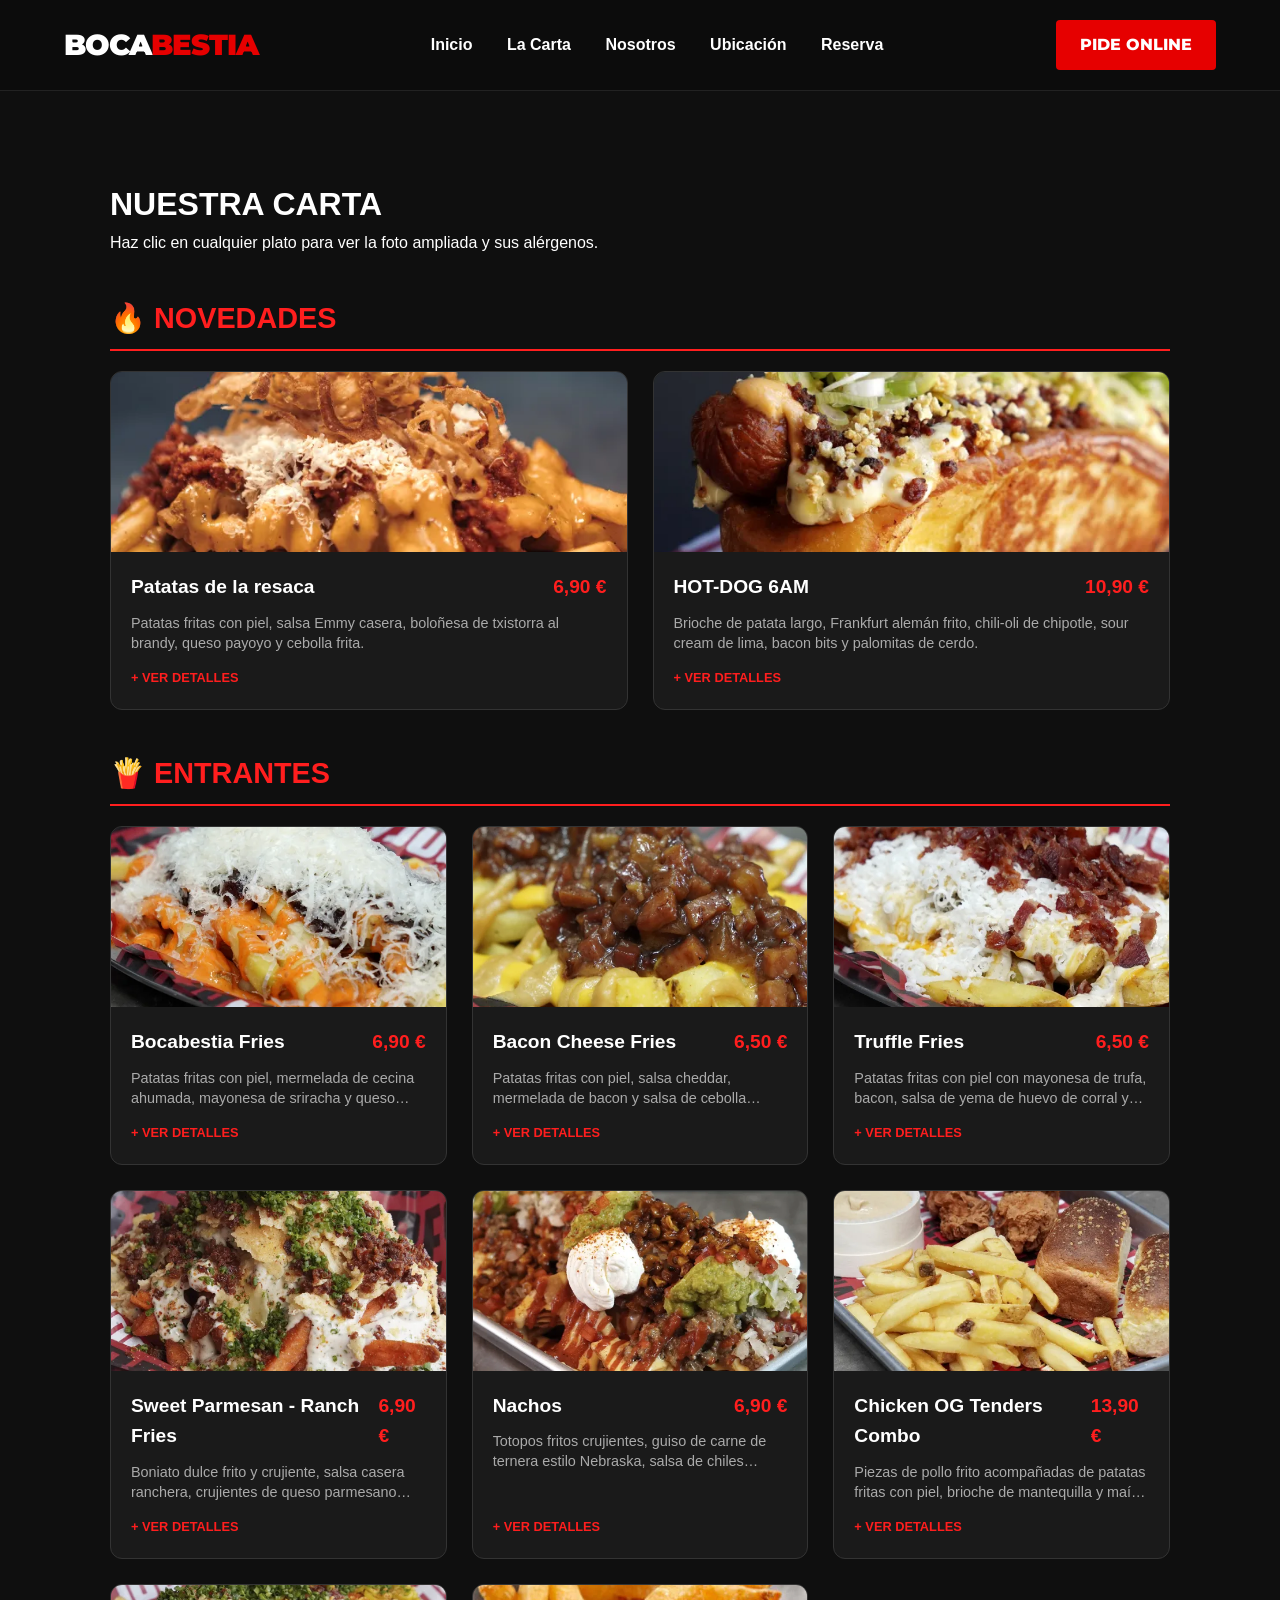
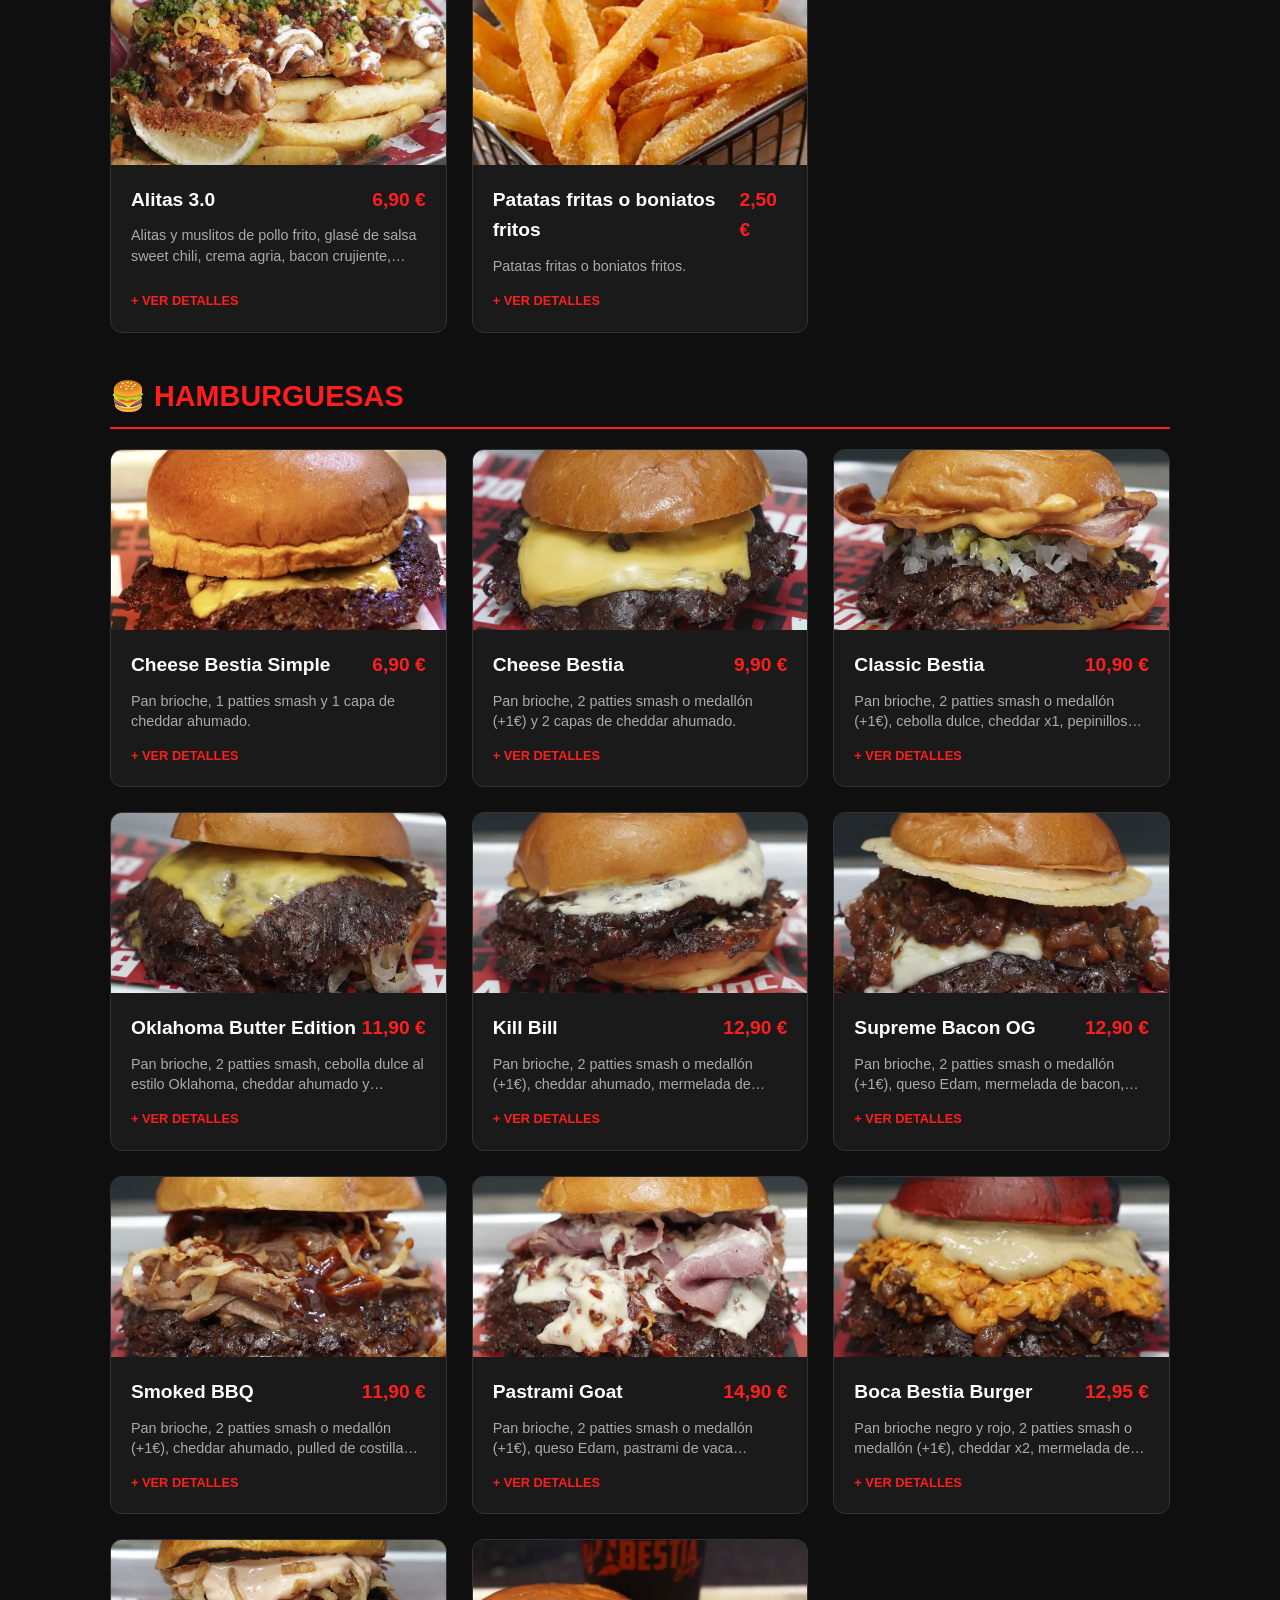
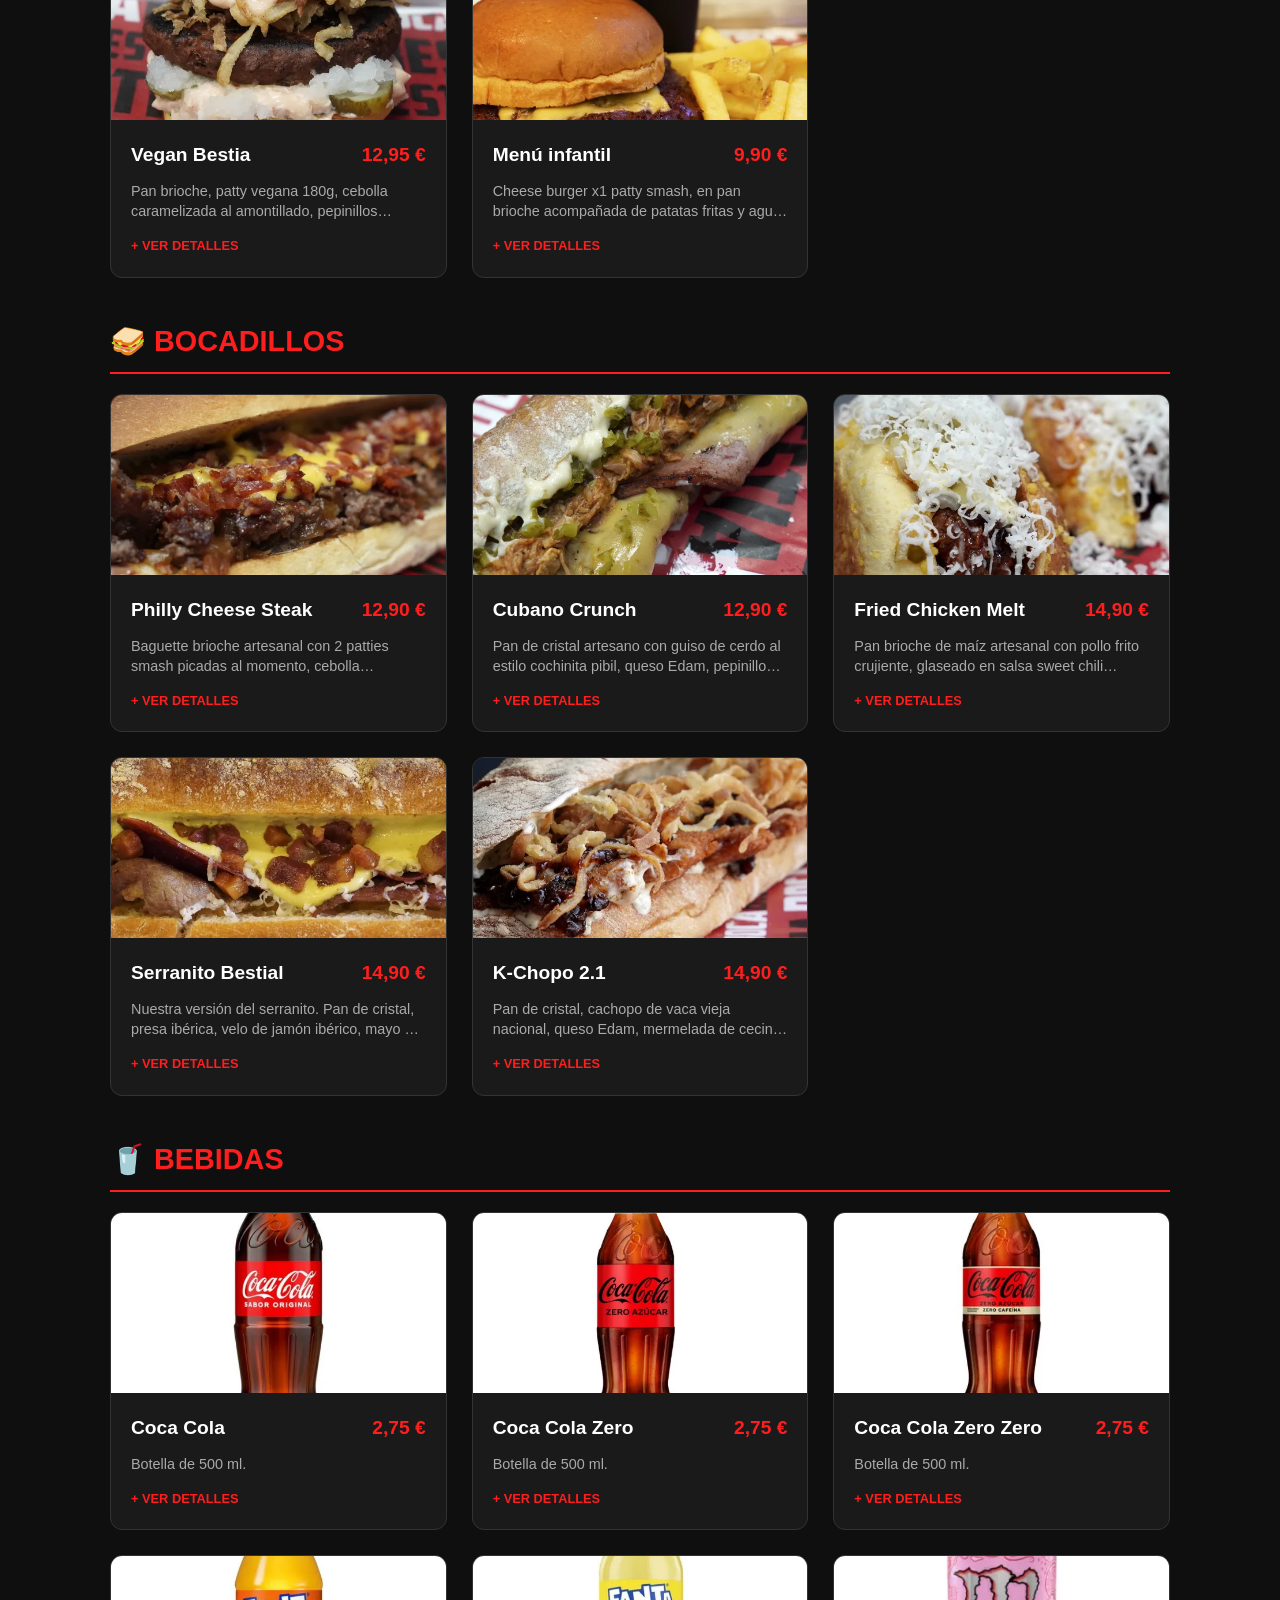
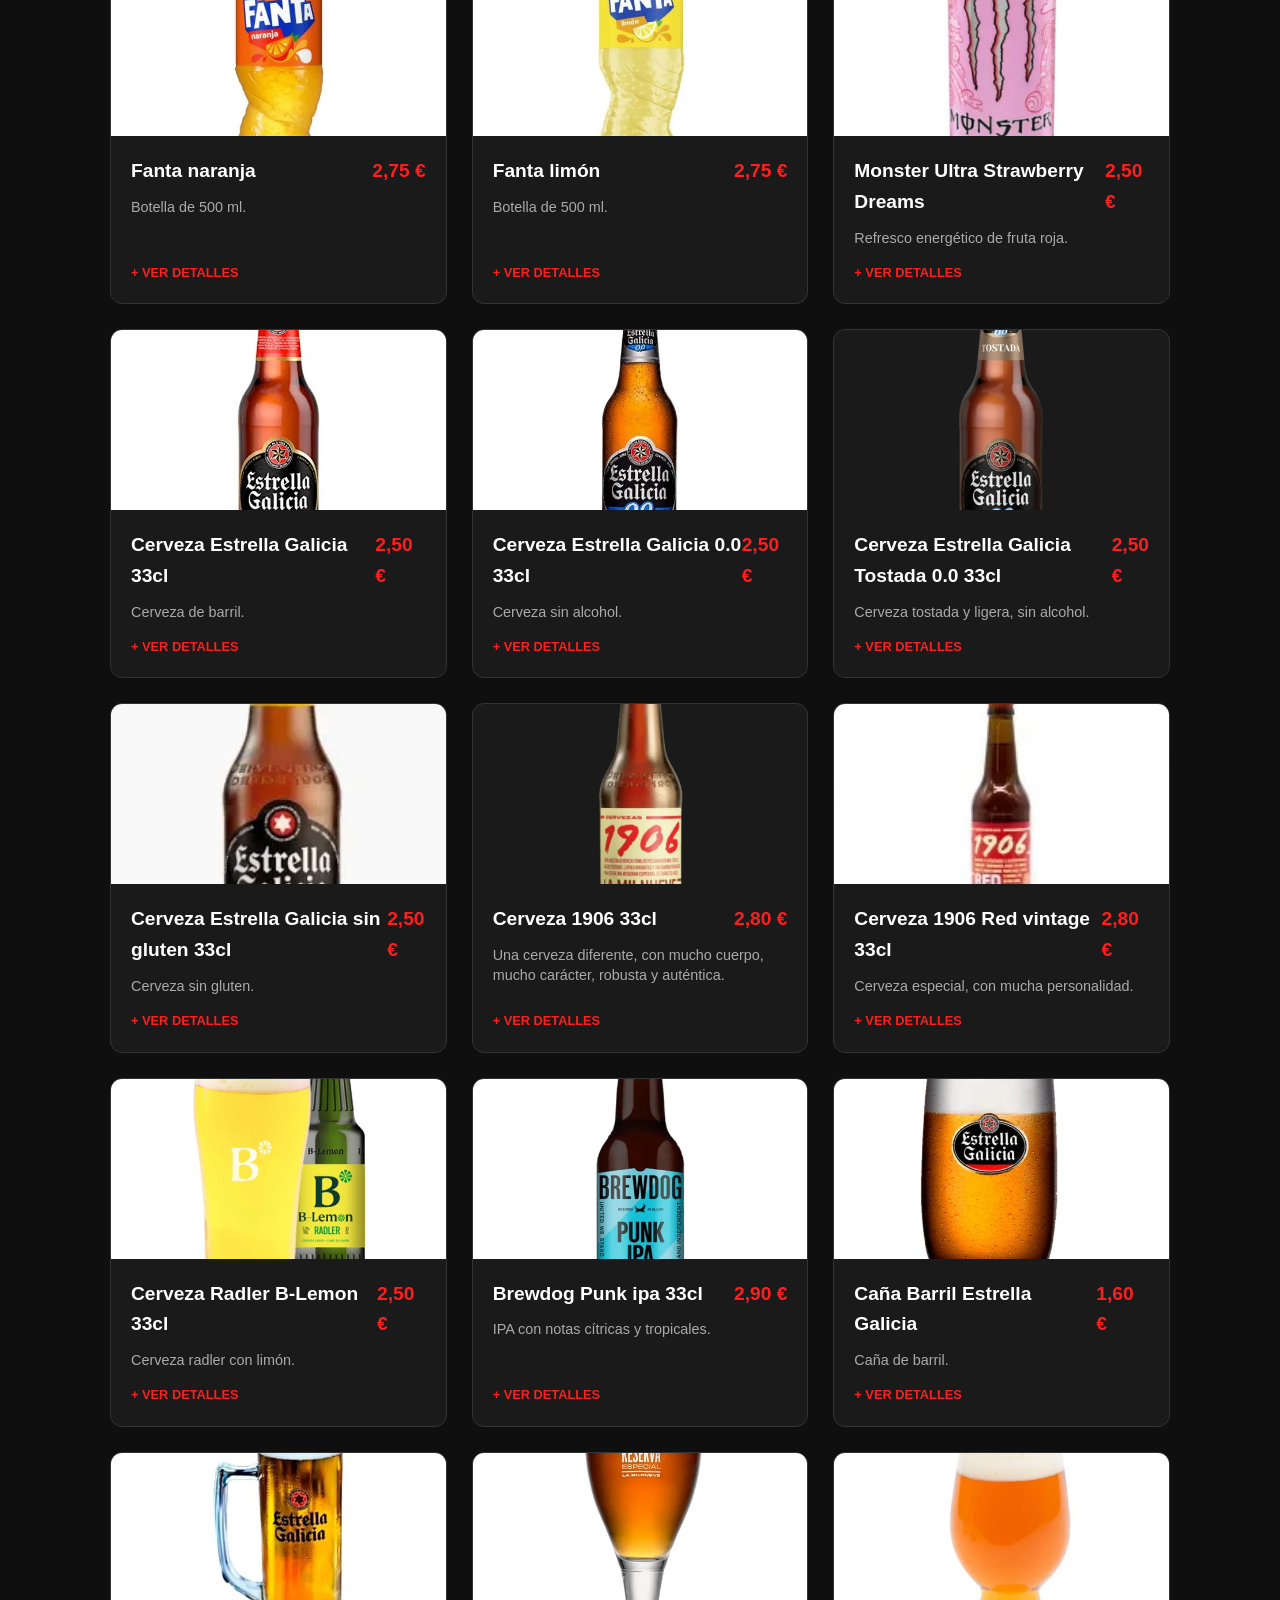
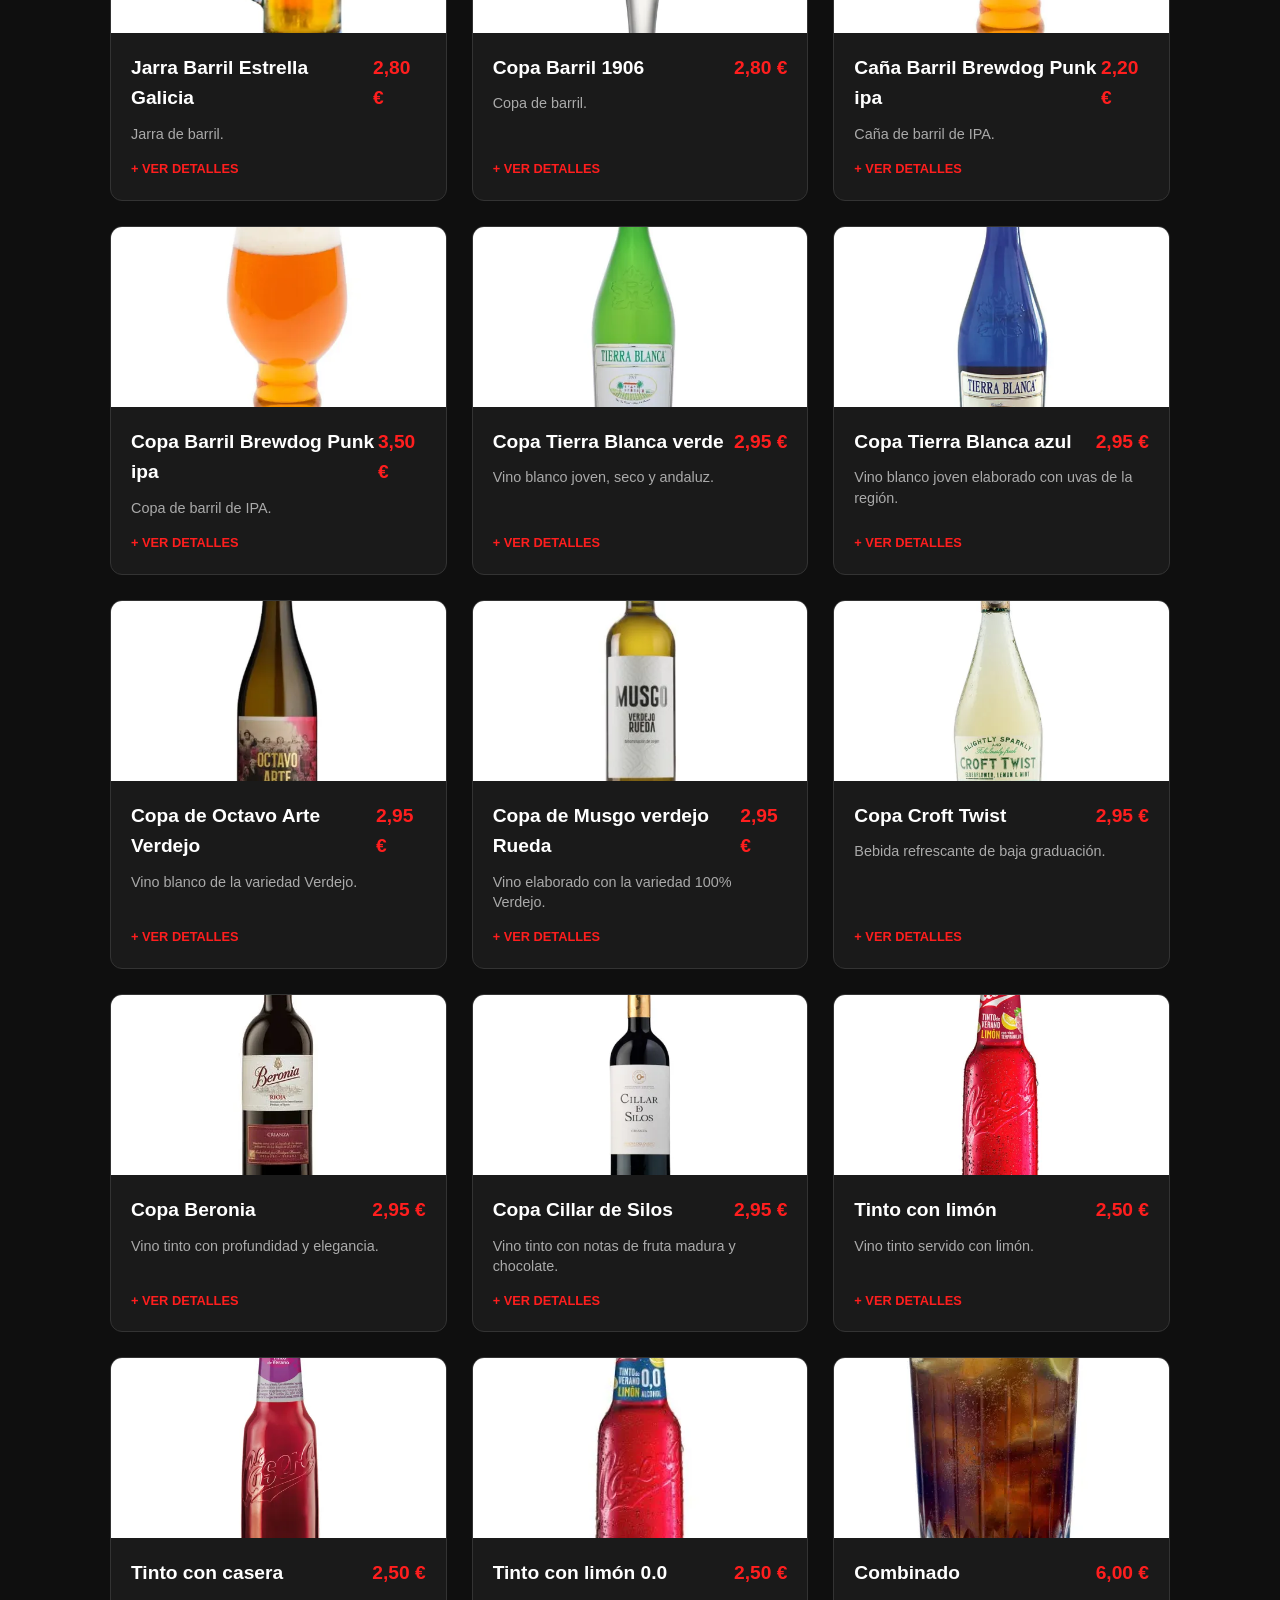
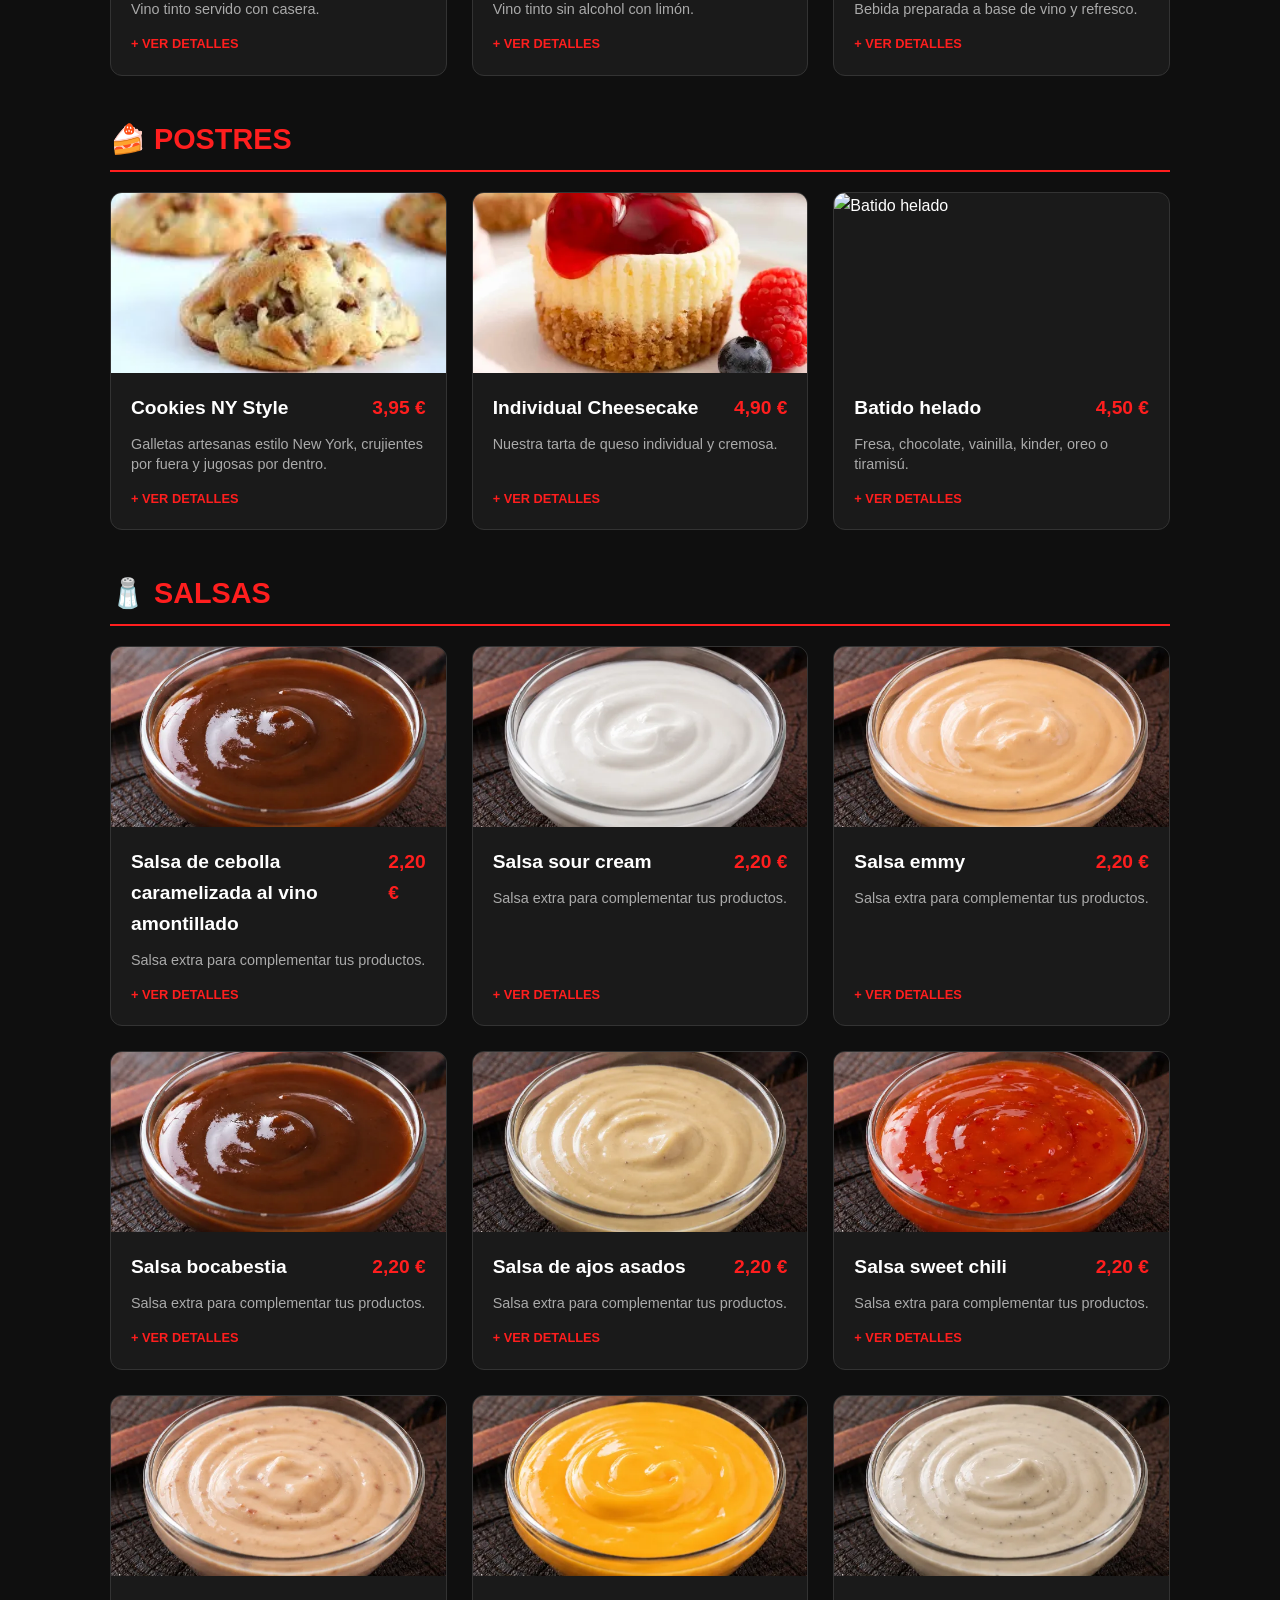
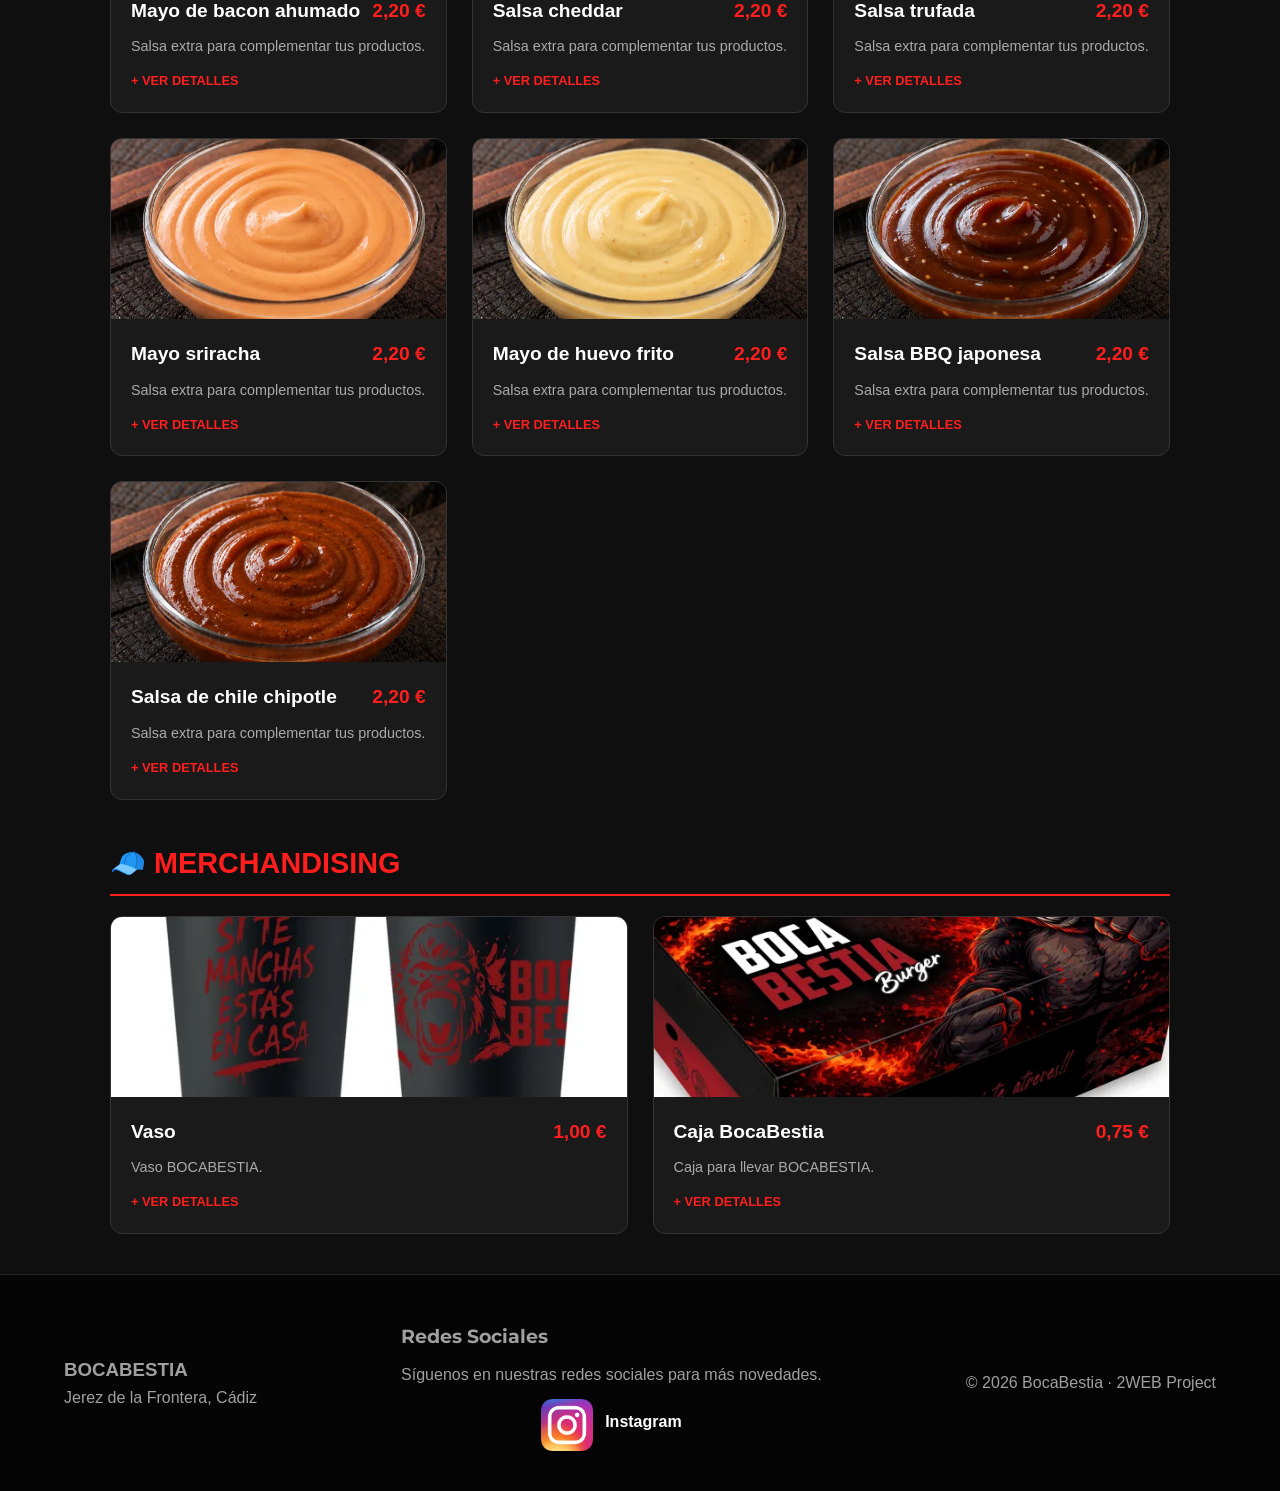
==== commit 9ad4cbcd: "Añadido de fuentes" ====
--- a/carta.html
+++ b/carta.html
@@ -7,6 +7,8 @@
   <link rel="icon" type="image/x-icon" href="imagenes/logo.jpg">
   <link rel="stylesheet" href="estilos/estilos.css">
   <link rel="stylesheet" href="estilos/estilos-carta.css">
+  <link rel="preconnect" href="https://fonts.gstatic.com" crossorigin>
+  <link href="https://fonts.googleapis.com/css2?family=Montserrat:wght@800;900&family=Open+Sans:wght@400;600&display=swap" rel="stylesheet">
 </head>
 <body>
     <header class="header">
@@ -16,10 +18,10 @@
       <img src="imagenes/menu-hamburguesa.png" alt="Menú hamburguesa">
     </label>
     <nav class="nav">
-      <a href="#inicio">Inicio</a>
+      <a href="index.html#inicio">Inicio</a>
       <a href="https://bocabestia.last.shop/qr/l/boca-bestia">La Carta</a>
-      <a href="#nosotros">Nosotros</a>
-      <a href="#ubicacion">Ubicación</a>
+      <a href="index.html#nosotros">Nosotros</a>
+      <a href="index.html#ubicacion">Ubicación</a>
       <a href="https://bookings.last.app/3b10a1be-e4e0-4e58-9fa3-591195b8b607/booking?_gl=1*1hvvvue*_gcl_au*MTg0ODkxNjIzNy4xNzc5MDg5NDAzLjE2MTM1ODUwNy4xNzg0NzA4MzI3LjE3ODQ3MTAwMjUuMTUzNjg0NTM3NC4xNzg0NjQxMDk0LjE3ODQ3MTAwMjU.">Reserva</a>
     </nav>
     <a href="https://www.ubereats.com/es/store/bocabestia-jerez/Wji_4HXeWGeH31o7zRoD1A?srsltid=AfmBOoqhJCSY1oyDkX2ZfFhng03Me69ej4izlgKsJas9yPGN5HKDivDR" class="btn btn-rojo">Pide Online</a>
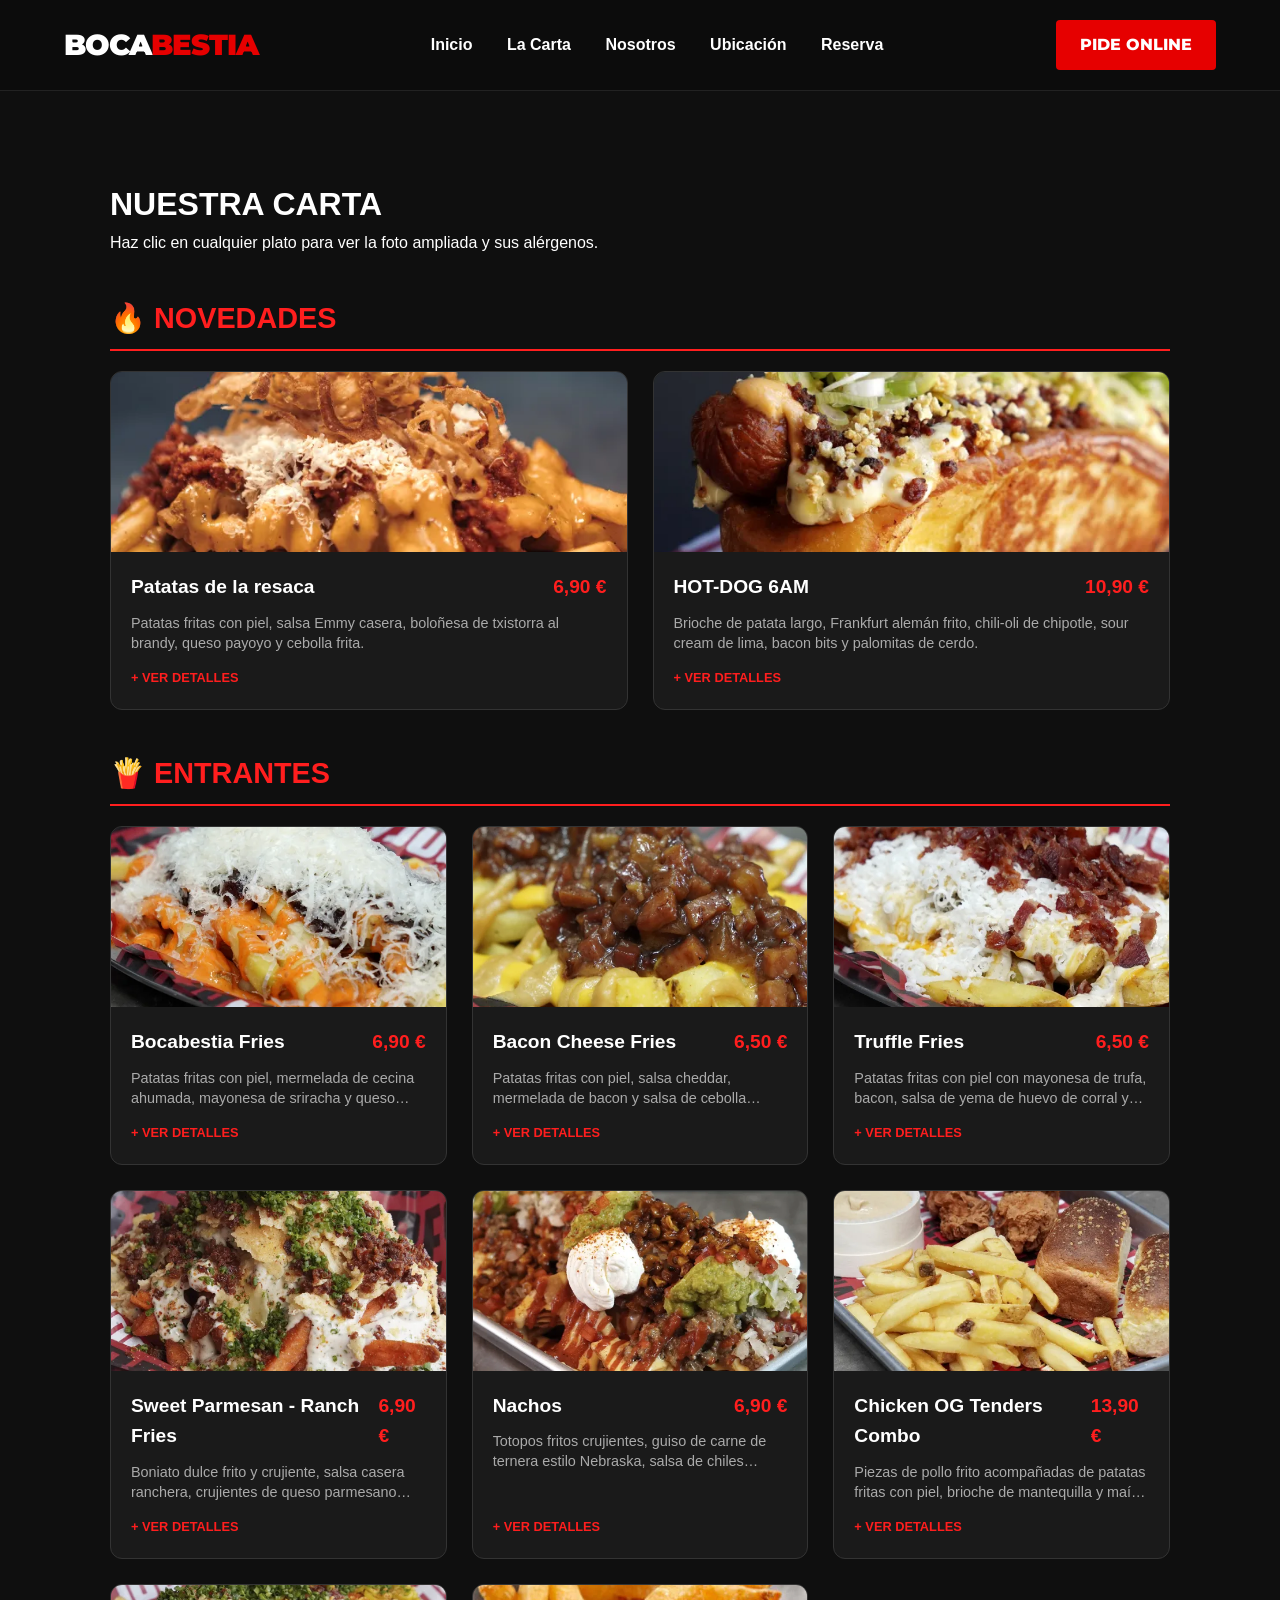
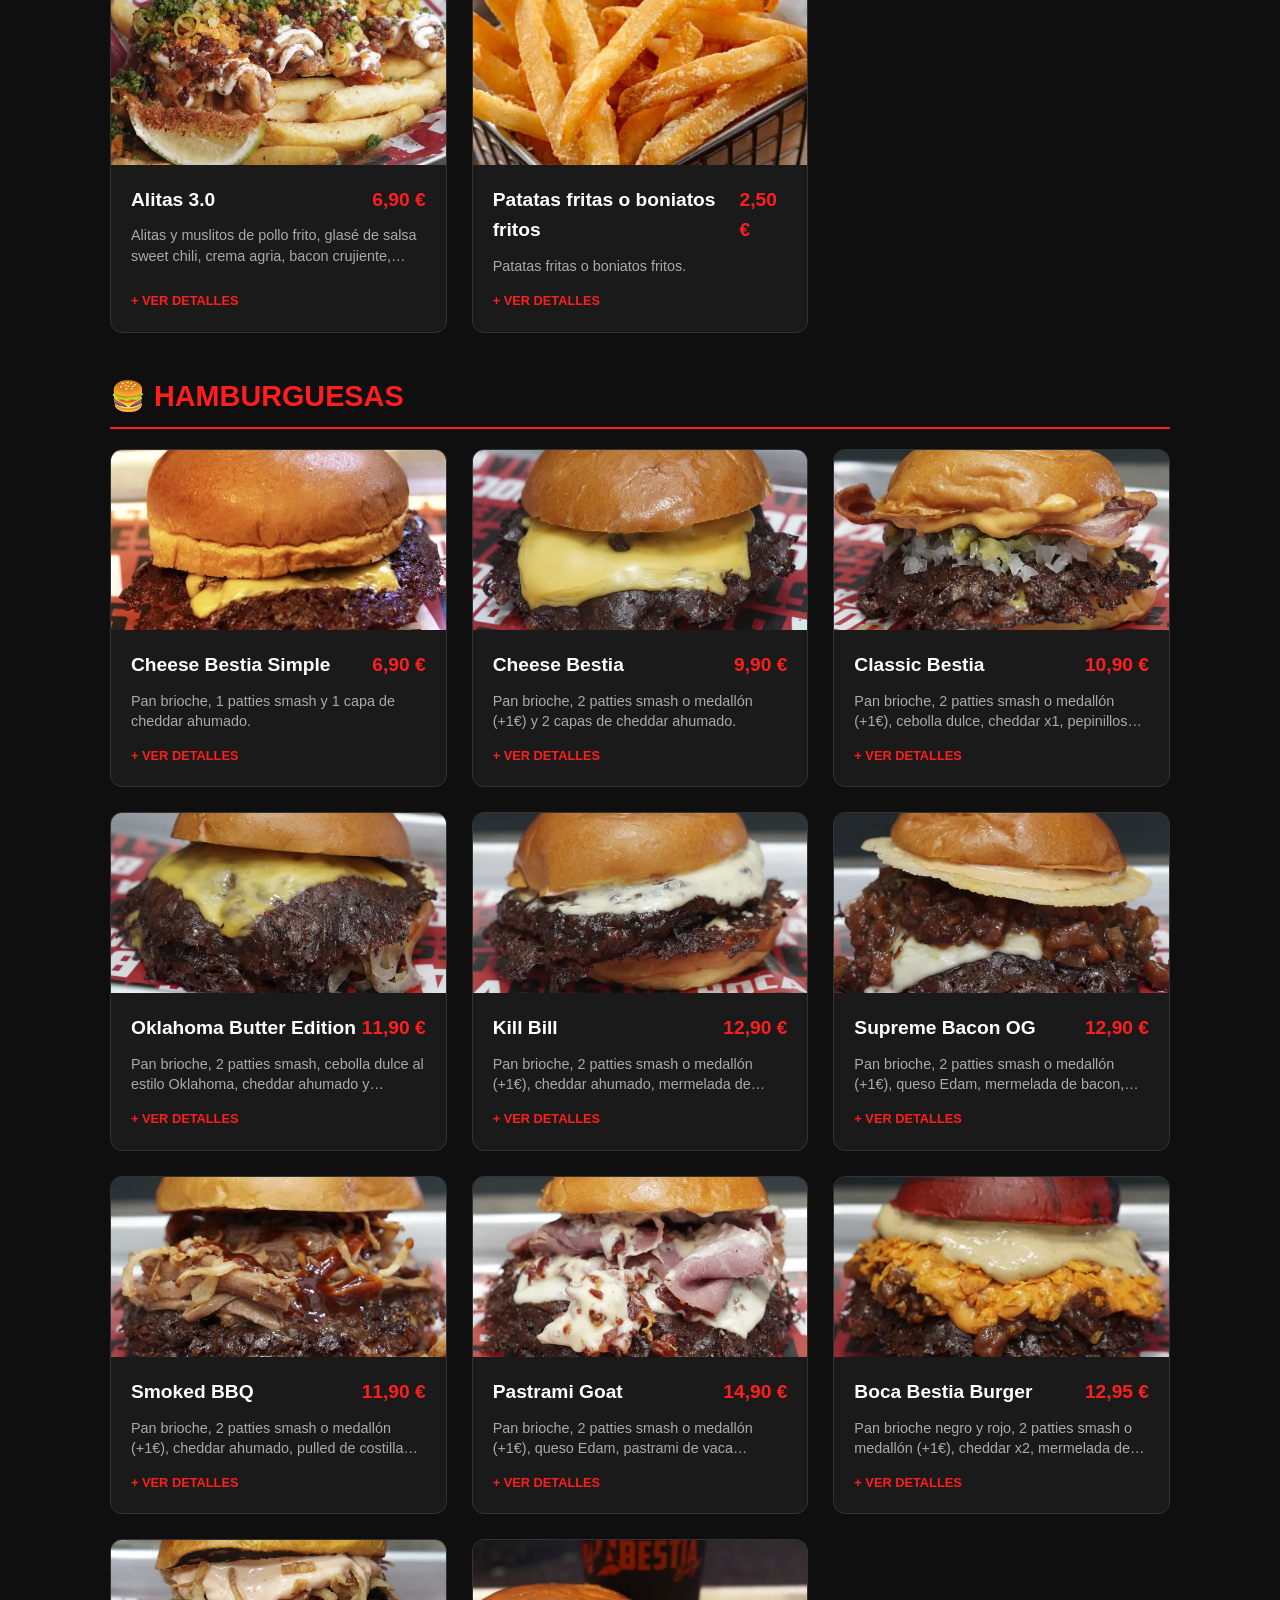
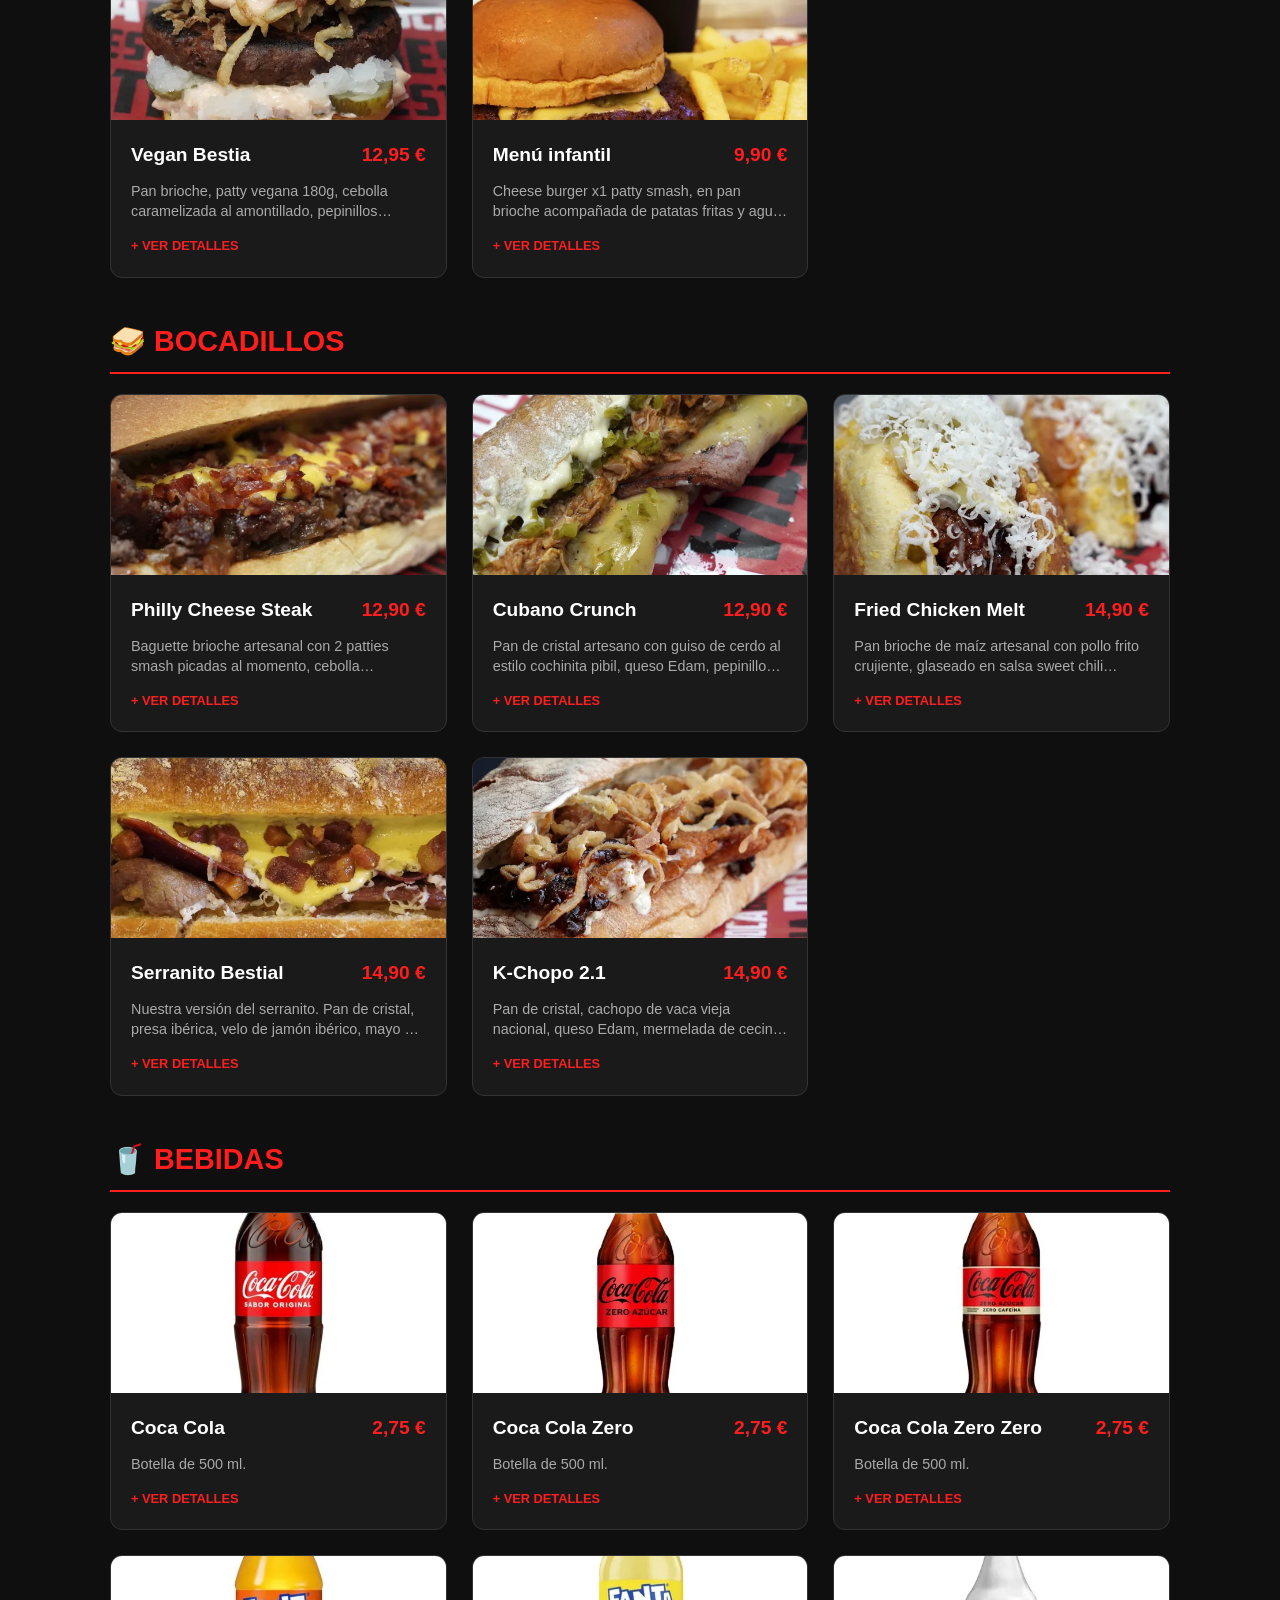
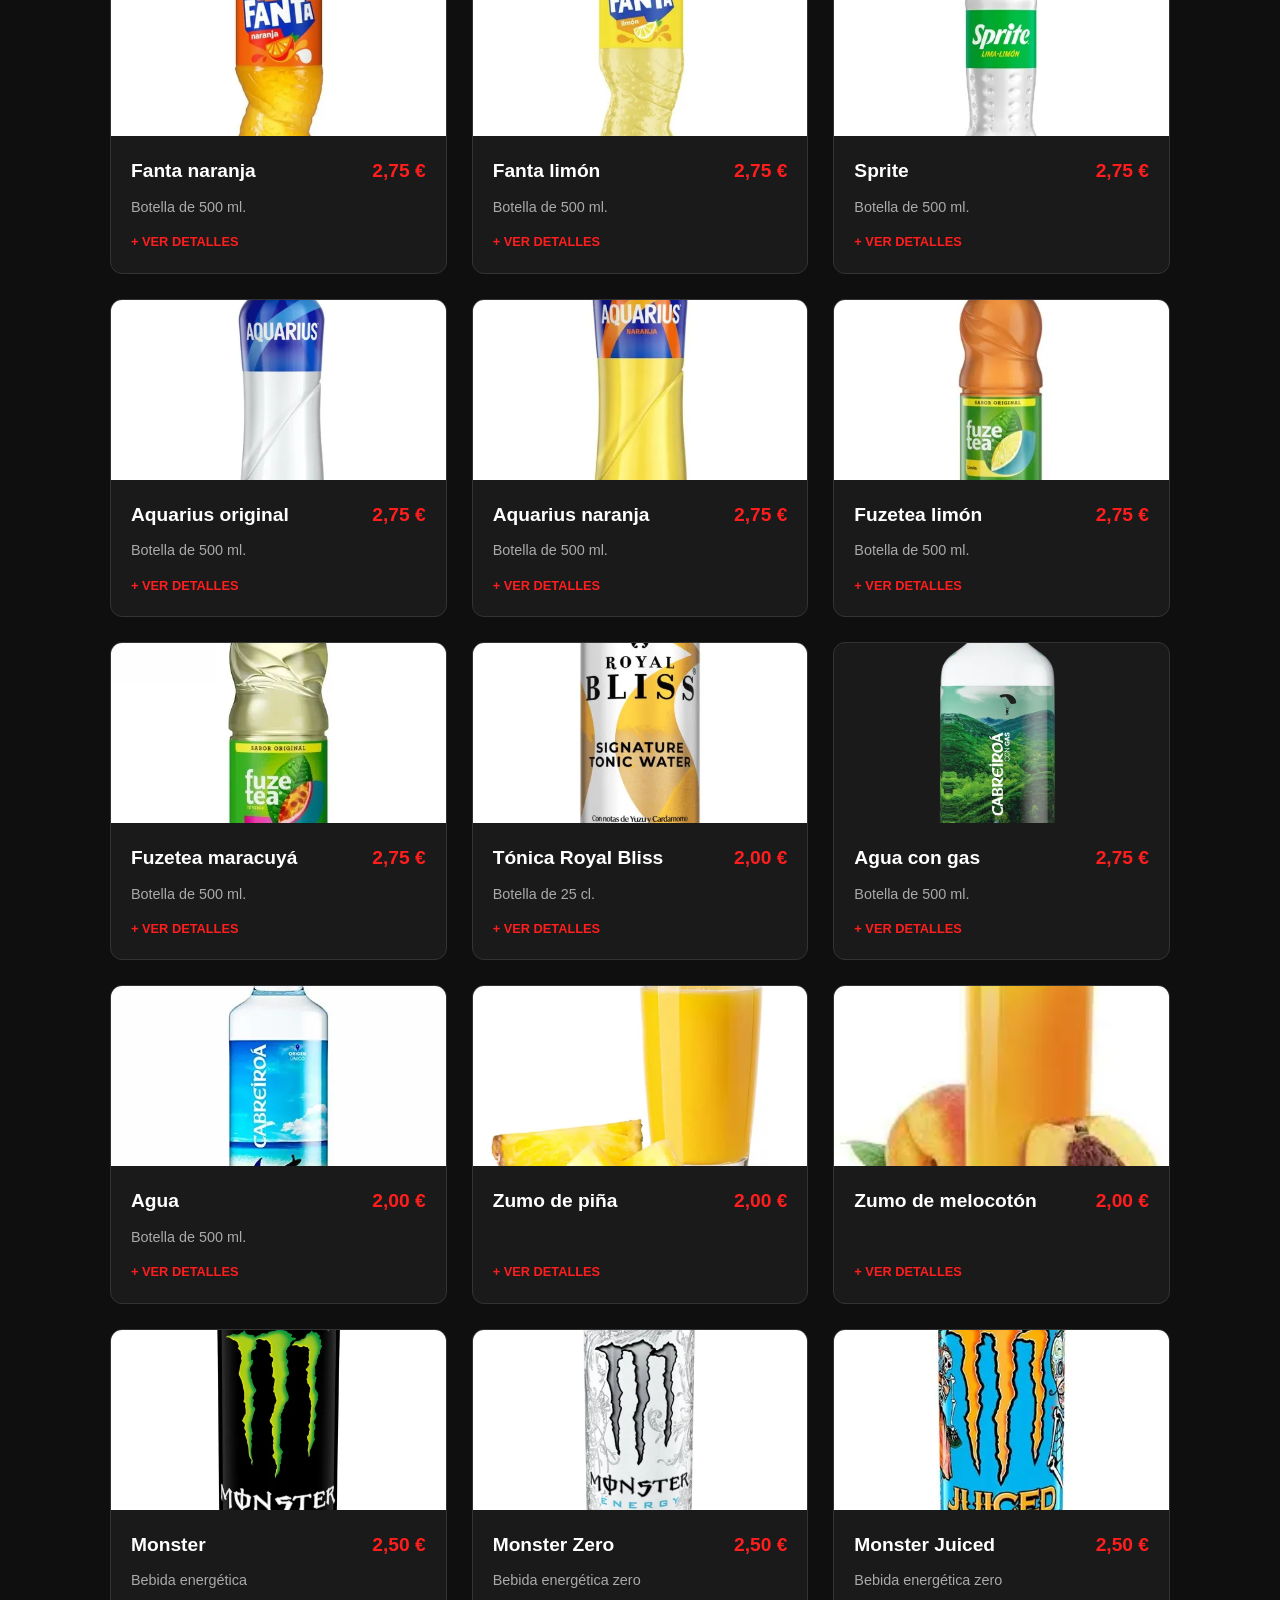
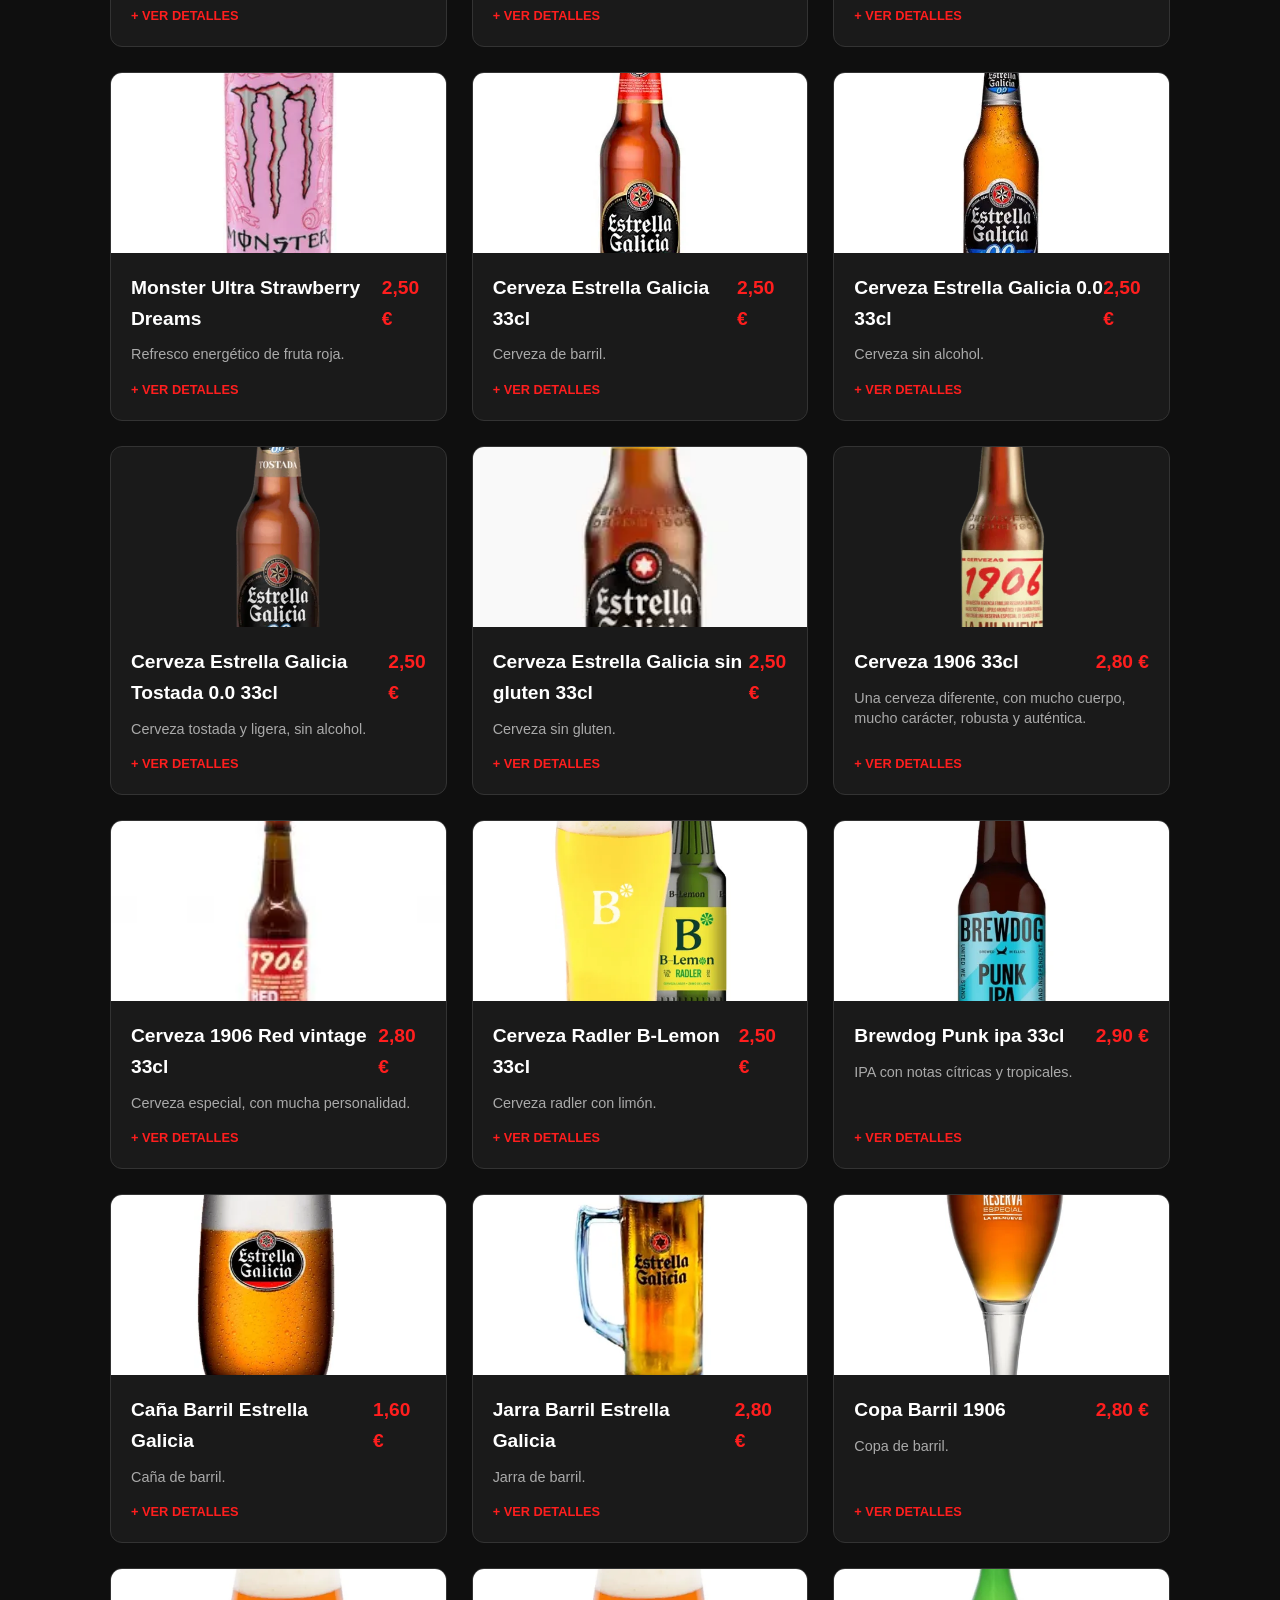
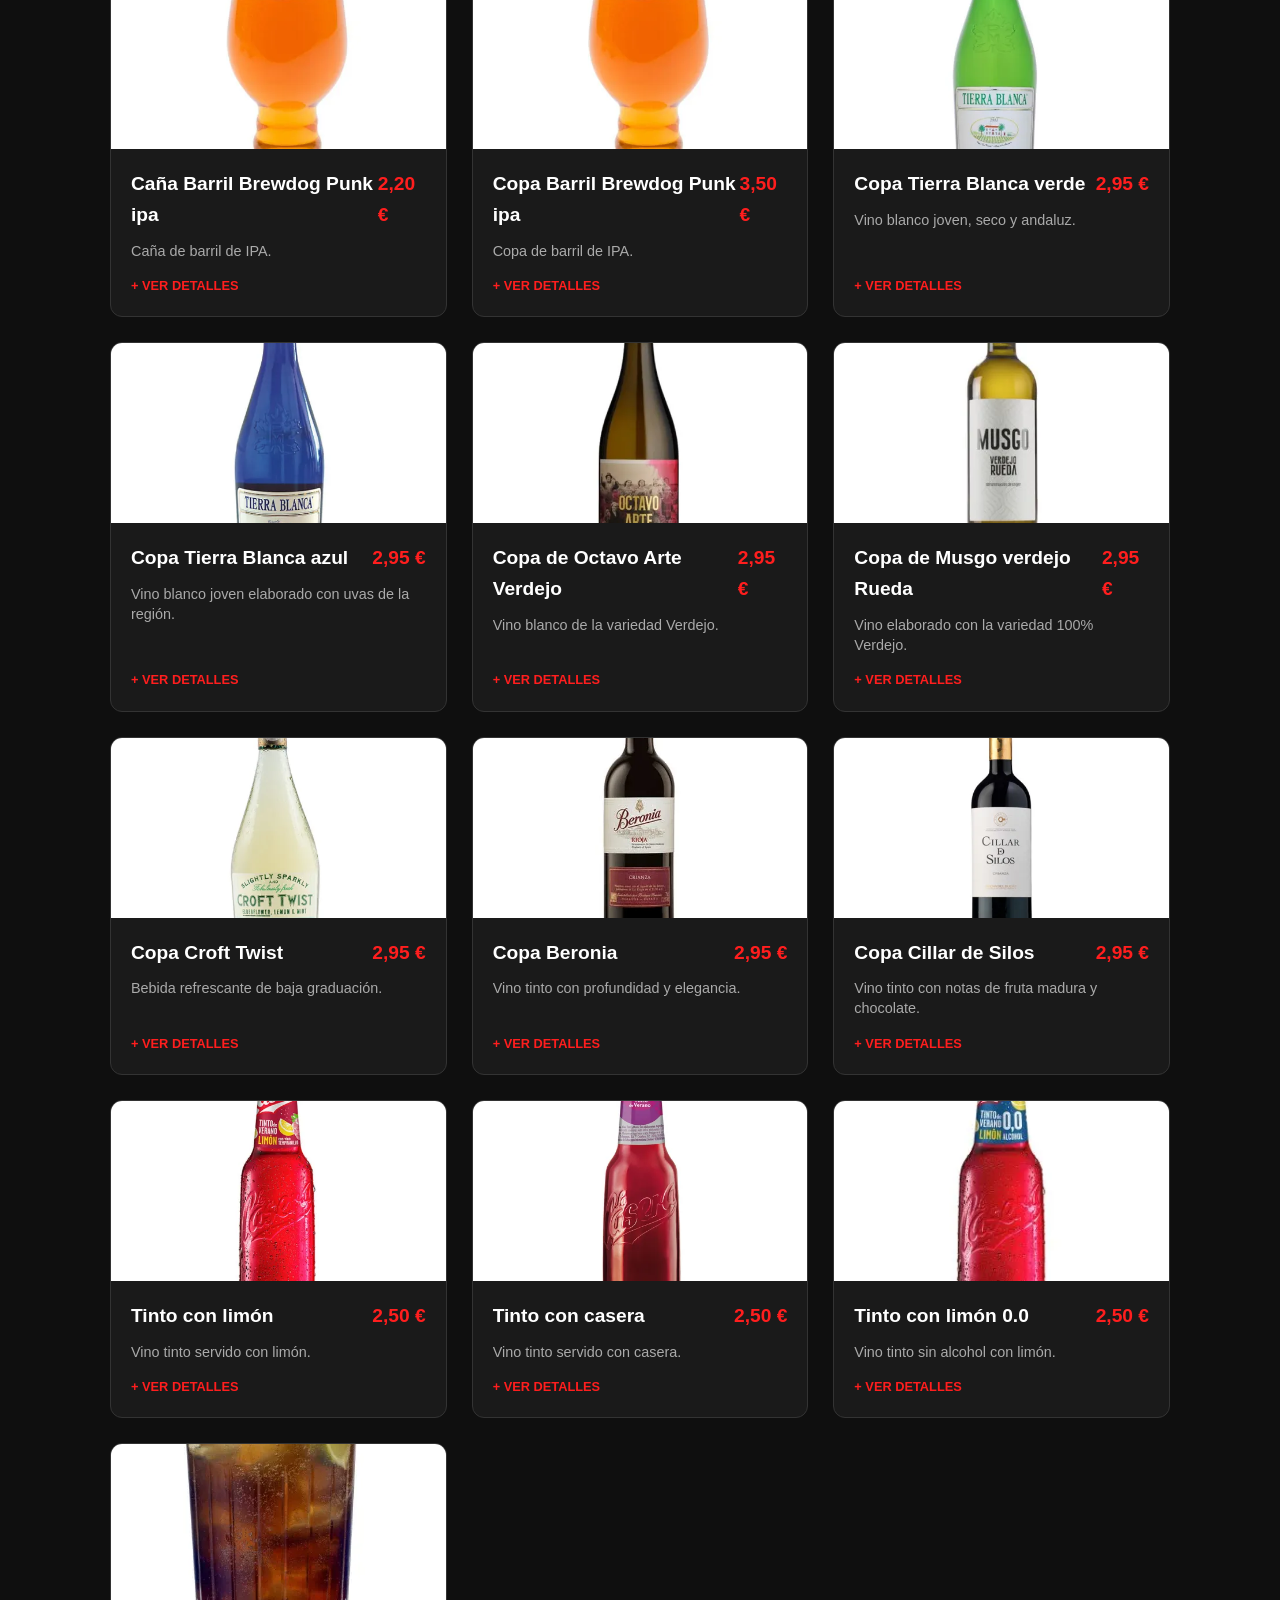
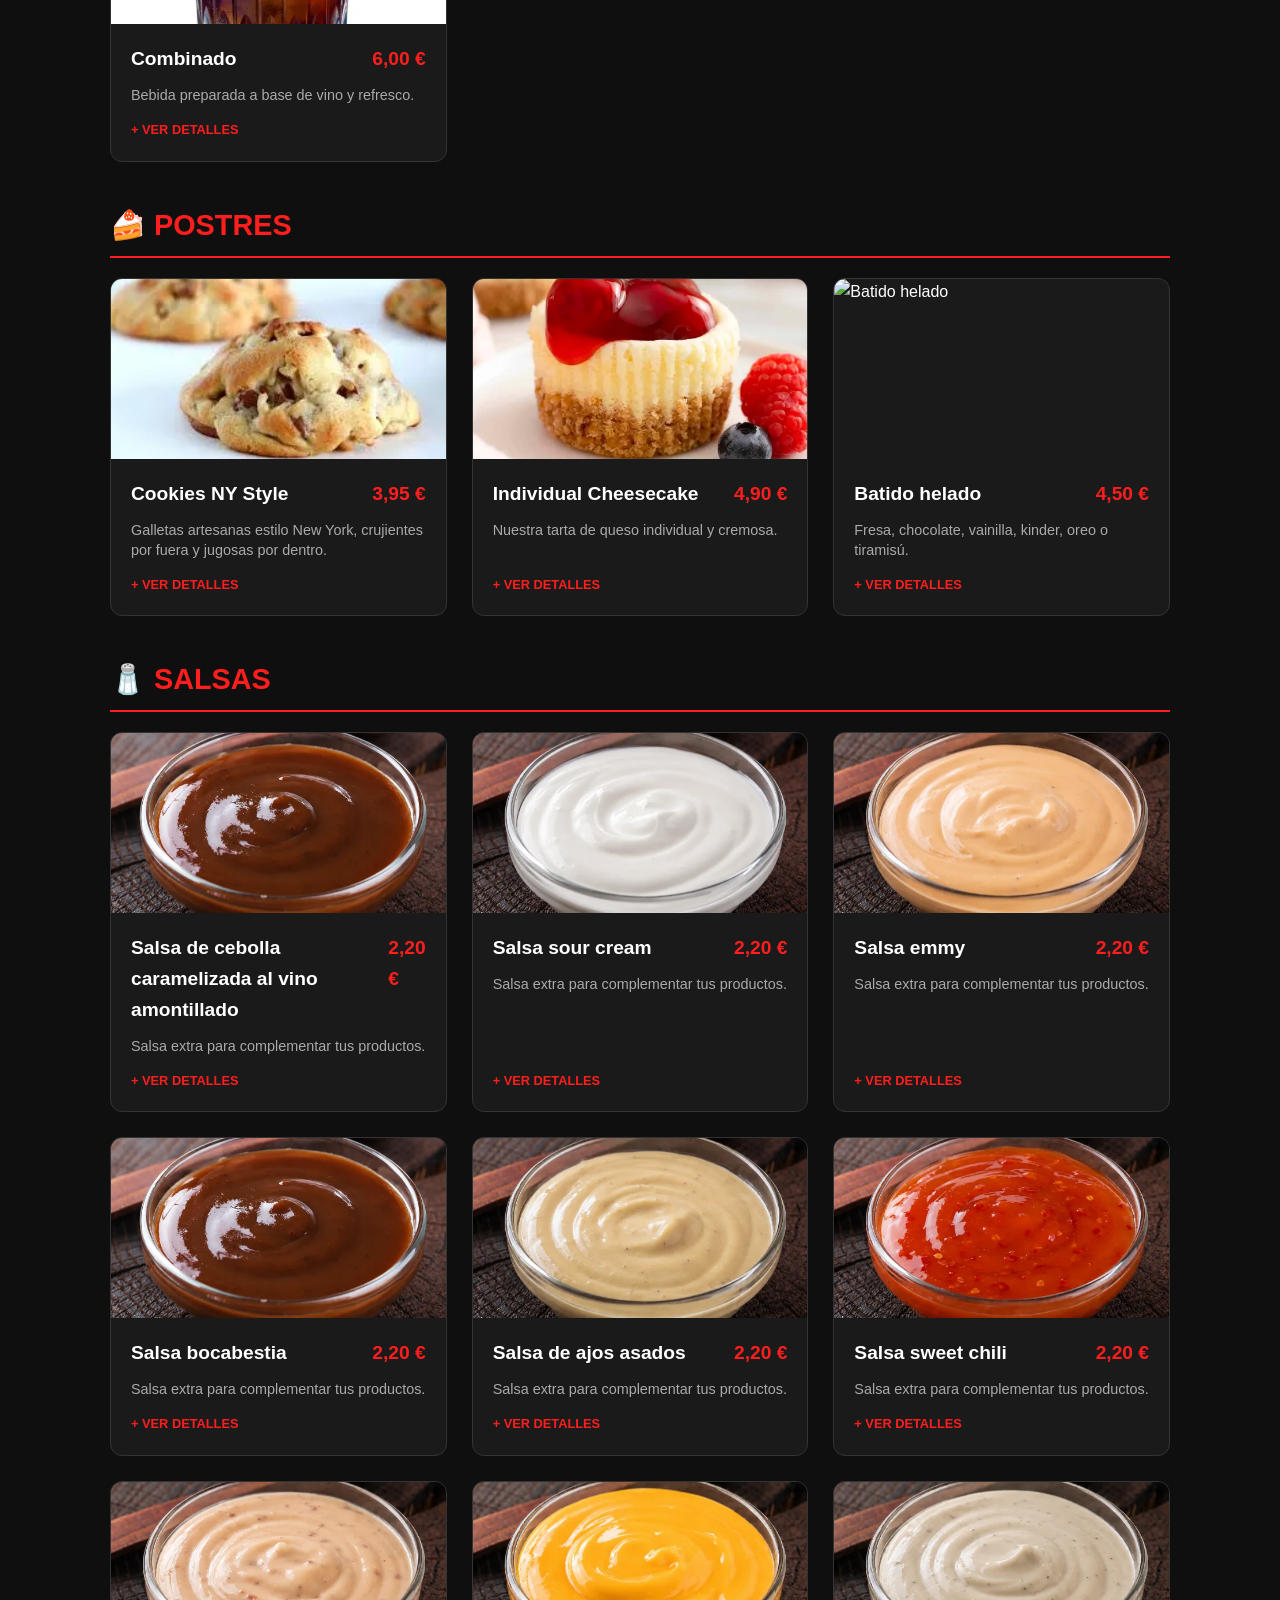
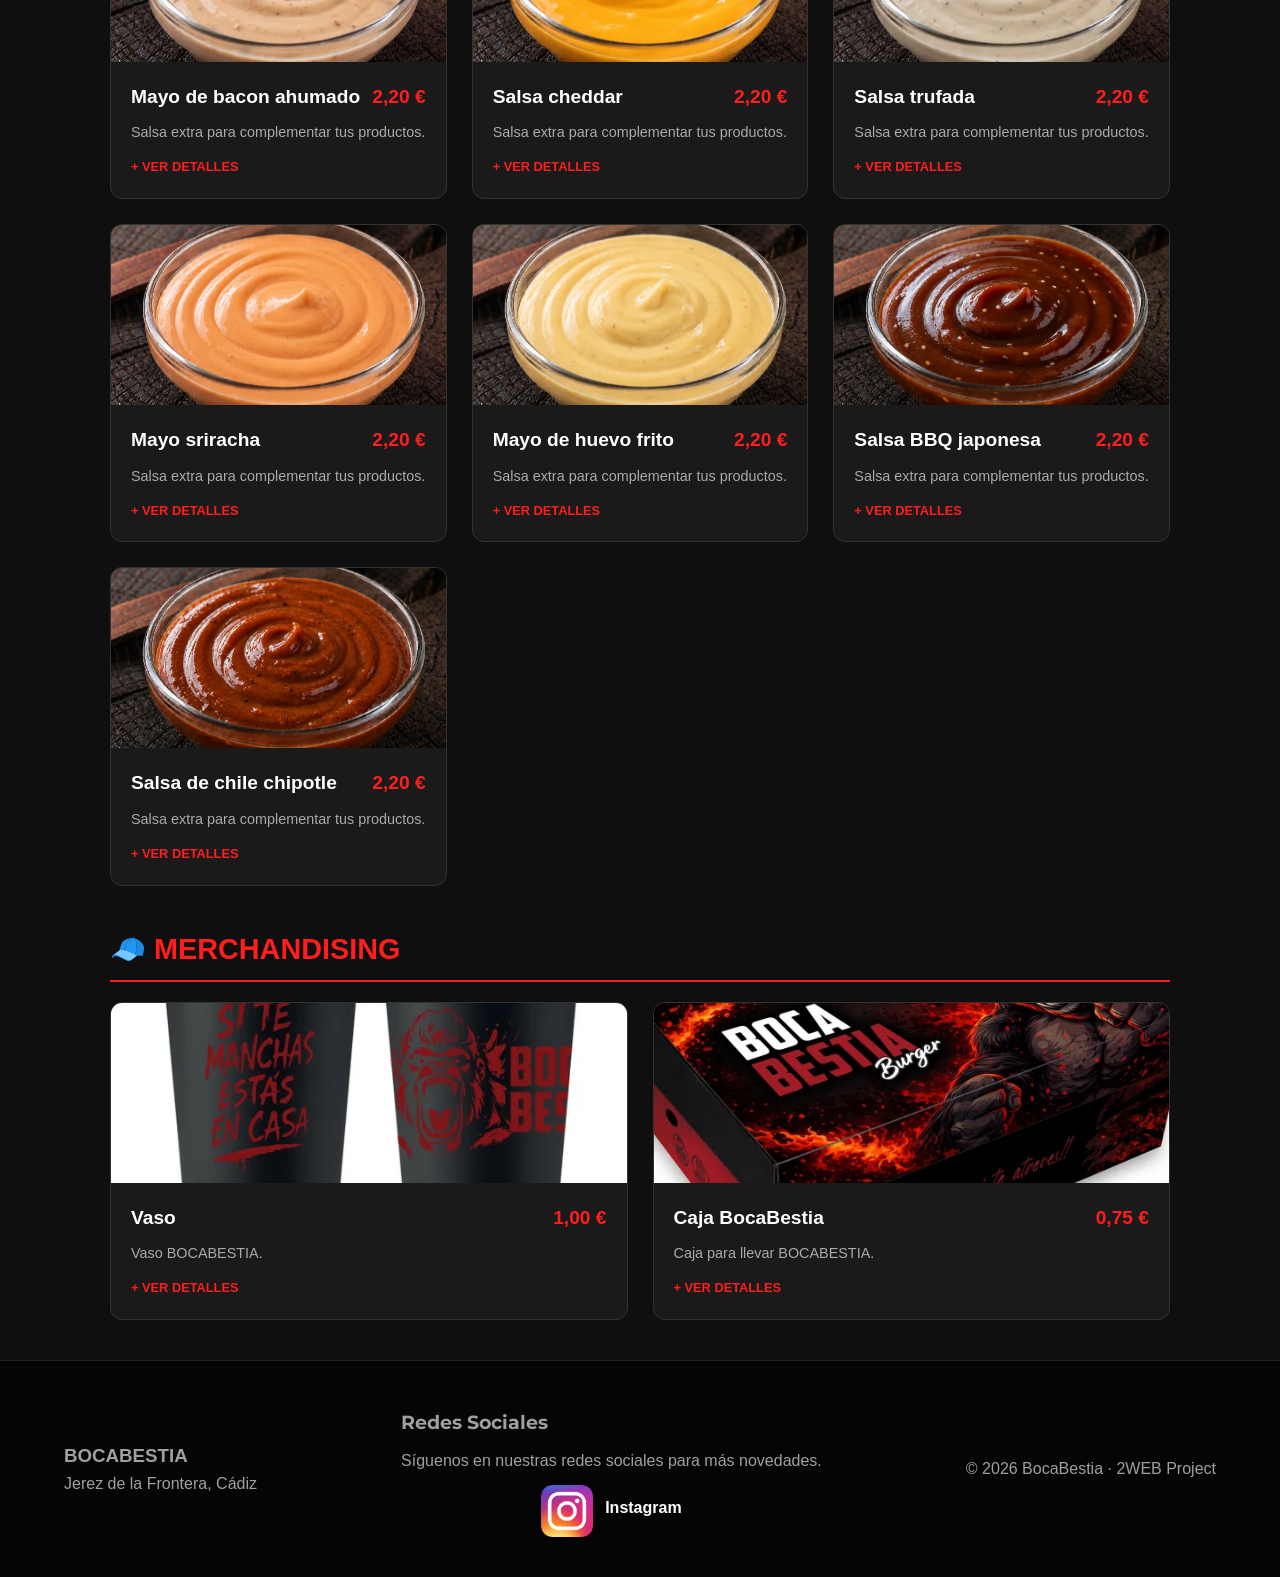
==== commit 61607e43: "Todos los productos añadidos a la carta" ====
--- a/carta.html
+++ b/carta.html
@@ -481,6 +481,186 @@
         </div>
       </div>
 
+      <div class="item-card" onclick="openModal('Sprite', '2,75 €', 'imagenes/img-carta/bebidas/sprite.webp', 'Botella de 500 ml.', ['Sin alérgenos'])">
+        <img src="imagenes/img-carta/bebidas/sprite.webp" class="item-img" alt="Sprite">
+        <div class="item-content">
+          <div>
+            <div class="item-header">
+              <span class="item-nombre">Sprite</span>
+              <span class="item-precio">2,75 €</span>
+            </div>
+            <p class="item-desc">Botella de 500 ml.</p>
+          </div>
+          <span class="click-info">+ Ver detalles</span>
+        </div>
+      </div>
+
+      <div class="item-card" onclick="openModal('Aquarius', '2,75 €', 'imagenes/img-carta/bebidas/aquarius.webp', 'Botella de 500 ml.', ['Sin alérgenos'])">
+        <img src="imagenes/img-carta/bebidas/aquarius.webp" class="item-img" alt="Aquarius">
+        <div class="item-content">
+          <div>
+            <div class="item-header">
+              <span class="item-nombre">Aquarius original</span>
+              <span class="item-precio">2,75 €</span>
+            </div>
+            <p class="item-desc">Botella de 500 ml.</p>
+          </div>
+          <span class="click-info">+ Ver detalles</span>
+        </div>
+      </div>
+
+      <div class="item-card" onclick="openModal('Aquarius naranja', '2,75 €', 'imagenes/img-carta/bebidas/aquarius-naranja.webp', 'Botella de 500 ml.', ['Sin alérgenos'])">
+        <img src="imagenes/img-carta/bebidas/aquarius-naranja.webp" class="item-img" alt="Aquarius naranja">
+        <div class="item-content">
+          <div>
+            <div class="item-header">
+              <span class="item-nombre">Aquarius naranja</span>
+              <span class="item-precio">2,75 €</span>
+            </div>
+            <p class="item-desc">Botella de 500 ml.</p>
+          </div>
+          <span class="click-info">+ Ver detalles</span>
+        </div>
+      </div>
+
+      <div class="item-card" onclick="openModal('Fuzetea limón', '2,75 €', 'imagenes/img-carta/bebidas/fuzetea-limon.webp', 'Botella de 500 ml.', ['Sin alérgenos'])">
+        <img src="imagenes/img-carta/bebidas/fuzetea-limon.webp" class="item-img" alt="Fuzetea limón">
+        <div class="item-content">
+          <div>
+            <div class="item-header">
+              <span class="item-nombre">Fuzetea limón</span>
+              <span class="item-precio">2,75 €</span>
+            </div>
+            <p class="item-desc">Botella de 500 ml.</p>
+          </div>
+          <span class="click-info">+ Ver detalles</span>
+        </div>
+      </div>
+
+      <div class="item-card" onclick="openModal('Fuzetea maracuyá', '2,75 €', 'imagenes/img-carta/bebidas/fuzetea-maracuya.webp', 'Botella de 500 ml.', ['Sin alérgenos'])">
+        <img src="imagenes/img-carta/bebidas/fuzetea-maracuya.webp" class="item-img" alt="Fuzetea maracuyá">
+        <div class="item-content">
+          <div>
+            <div class="item-header">
+              <span class="item-nombre">Fuzetea maracuyá</span>
+              <span class="item-precio">2,75 €</span>
+            </div>
+            <p class="item-desc">Botella de 500 ml.</p>
+          </div>
+          <span class="click-info">+ Ver detalles</span>
+        </div>
+      </div>
+
+      <div class="item-card" onclick="openModal('Tónica Royal Bliss', '2,00 €', 'imagenes/img-carta/bebidas/tonica-royalbliss.webp', 'Botella de 25 cl.', ['Sin alérgenos'])">
+        <img src="imagenes/img-carta/bebidas/tonica-royalbliss.webp" class="item-img" alt="Tónica Royal Bliss">
+        <div class="item-content">
+          <div>
+            <div class="item-header">
+              <span class="item-nombre">Tónica Royal Bliss</span>
+              <span class="item-precio">2,00 €</span>
+            </div>
+            <p class="item-desc">Botella de 25 cl.</p>
+          </div>
+          <span class="click-info">+ Ver detalles</span>
+        </div>
+      </div>
+
+      <div class="item-card" onclick="openModal('Agua con gas', '2,75 €', 'imagenes/img-carta/bebidas/agua-gas.webp', 'Botella de 500 ml.', ['Sin alérgenos'])">
+        <img src="imagenes/img-carta/bebidas/agua-gas.webp" class="item-img" alt="Agua con gas">
+        <div class="item-content">
+          <div>
+            <div class="item-header">
+              <span class="item-nombre">Agua con gas</span>
+              <span class="item-precio">2,75 €</span>
+            </div>
+            <p class="item-desc">Botella de 500 ml.</p>
+          </div>
+          <span class="click-info">+ Ver detalles</span>
+        </div>
+      </div>
+
+      <div class="item-card" onclick="openModal('Agua', '2,00 €', 'imagenes/img-carta/bebidas/agua.webp', 'Botella de 500 ml.', ['Sin alérgenos'])">
+        <img src="imagenes/img-carta/bebidas/agua.webp" class="item-img" alt="Agua">
+        <div class="item-content">
+          <div>
+            <div class="item-header">
+              <span class="item-nombre">Agua</span>
+              <span class="item-precio">2,00 €</span>
+            </div>
+            <p class="item-desc">Botella de 500 ml.</p>
+          </div>
+          <span class="click-info">+ Ver detalles</span>
+        </div>
+      </div>
+
+      <div class="item-card" onclick="openModal('Zumo de piña', '2,00 €', 'imagenes/img-carta/bebidas/zumo-piña.webp', 'Botella de 500 ml.', ['Sin alérgenos'])">
+        <img src="imagenes/img-carta/bebidas/zumo-piña.webp" class="item-img" alt="Zumo de piña">
+        <div class="item-content">
+          <div>
+            <div class="item-header">
+              <span class="item-nombre">Zumo de piña</span>
+              <span class="item-precio">2,00 €</span>
+            </div>
+          </div>
+          <span class="click-info">+ Ver detalles</span>
+        </div>
+      </div>
+
+      <div class="item-card" onclick="openModal('Zumo de melocotón', '2,00 €', 'imagenes/img-carta/bebidas/zumo-melocoton.webp', 'Botella de 500 ml.', ['Sin alérgenos'])">
+        <img src="imagenes/img-carta/bebidas/zumo-melocoton.webp" class="item-img" alt="Zumo de melocotón">
+        <div class="item-content">
+          <div>
+            <div class="item-header">
+              <span class="item-nombre">Zumo de melocotón</span>
+              <span class="item-precio">2,00 €</span>
+            </div>
+          </div>
+          <span class="click-info">+ Ver detalles</span>
+        </div>
+      </div>
+
+      <div class="item-card" onclick="openModal('Monster', '2,50 €', 'imagenes/img-carta/bebidas/monster.webp', 'Bebida energética', ['Sin alérgenos'])">
+        <img src="imagenes/img-carta/bebidas/monster.webp" class="item-img" alt="Monster">
+        <div class="item-content">
+          <div>
+            <div class="item-header">
+              <span class="item-nombre">Monster</span>
+              <span class="item-precio">2,50 €</span>
+            </div>
+            <p class="item-desc">Bebida energética</p>
+          </div>
+          <span class="click-info">+ Ver detalles</span>
+        </div>
+      </div>
+
+      <div class="item-card" onclick="openModal('Monster Zero', '2,50 €', 'imagenes/img-carta/bebidas/monster-zero.webp', 'Bebida energética zero', ['Sin alérgenos'])">
+        <img src="imagenes/img-carta/bebidas/monster-zero.webp" class="item-img" alt="Monster Zero">
+        <div class="item-content">
+          <div>
+            <div class="item-header">
+              <span class="item-nombre">Monster Zero</span>
+              <span class="item-precio">2,50 €</span>
+            </div>
+            <p class="item-desc">Bebida energética zero</p>
+          </div>
+          <span class="click-info">+ Ver detalles</span>
+        </div>
+      </div>
+
+      <div class="item-card" onclick="openModal('Monster Juiced', '2,50 €', 'imagenes/img-carta/bebidas/monster-juiced.webp', 'Bebida energética', ['Sin alérgenos'])">
+        <img src="imagenes/img-carta/bebidas/monster-juiced.webp" class="item-img" alt="Monster Juiced">
+        <div class="item-content">
+          <div>
+            <div class="item-header">
+              <span class="item-nombre">Monster Juiced</span>
+              <span class="item-precio">2,50 €</span>
+            </div>
+            <p class="item-desc">Bebida energética zero</p>
+          </div>
+          <span class="click-info">+ Ver detalles</span>
+        </div>
+      </div>
+
       <div class="item-card" onclick="openModal('Monster Ultra Strawberry Dreams', '2,50 €', 'imagenes/img-carta/bebidas/monster-rosa.webp', 'Refresco energético de fruta roja.', ['Sin alérgenos'])">
         <img src="imagenes/img-carta/bebidas/monster-rosa.webp" class="item-img" alt="Monster Ultra Strawberry Dreams">
         <div class="item-content">
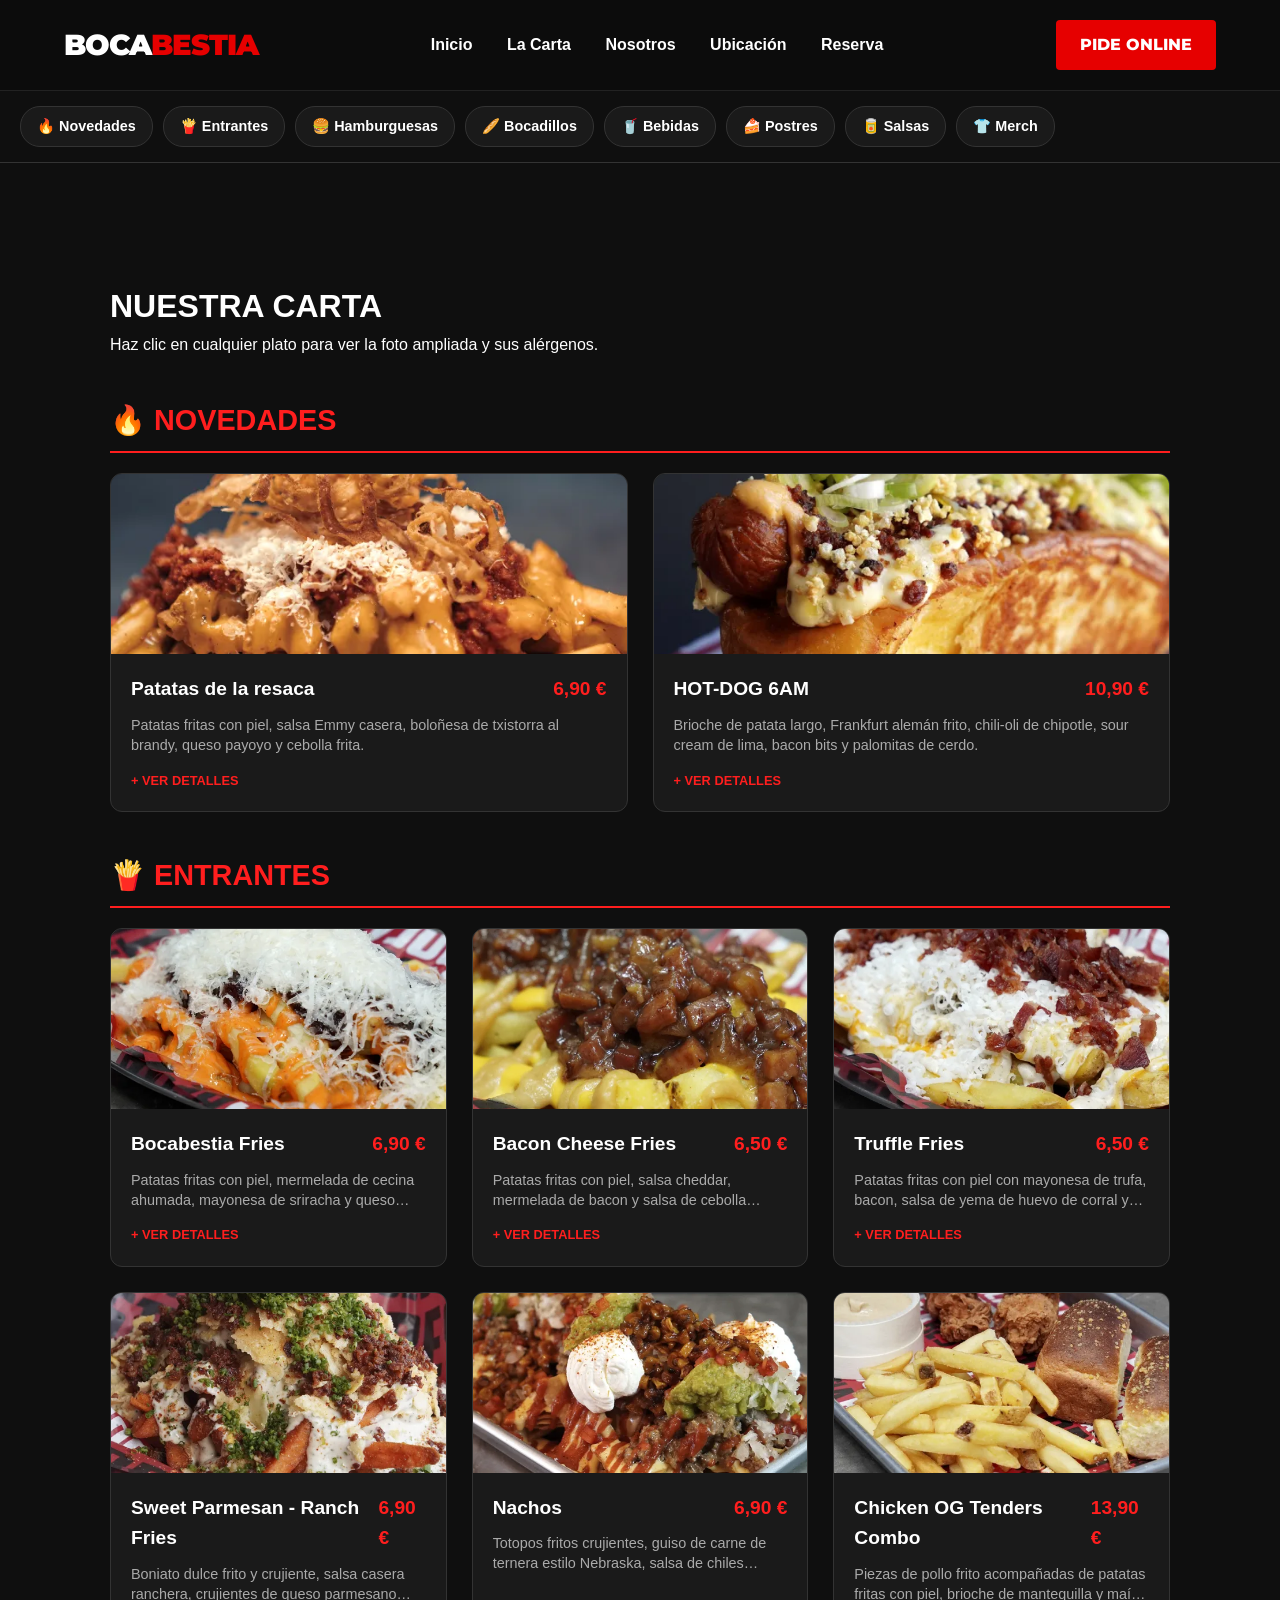
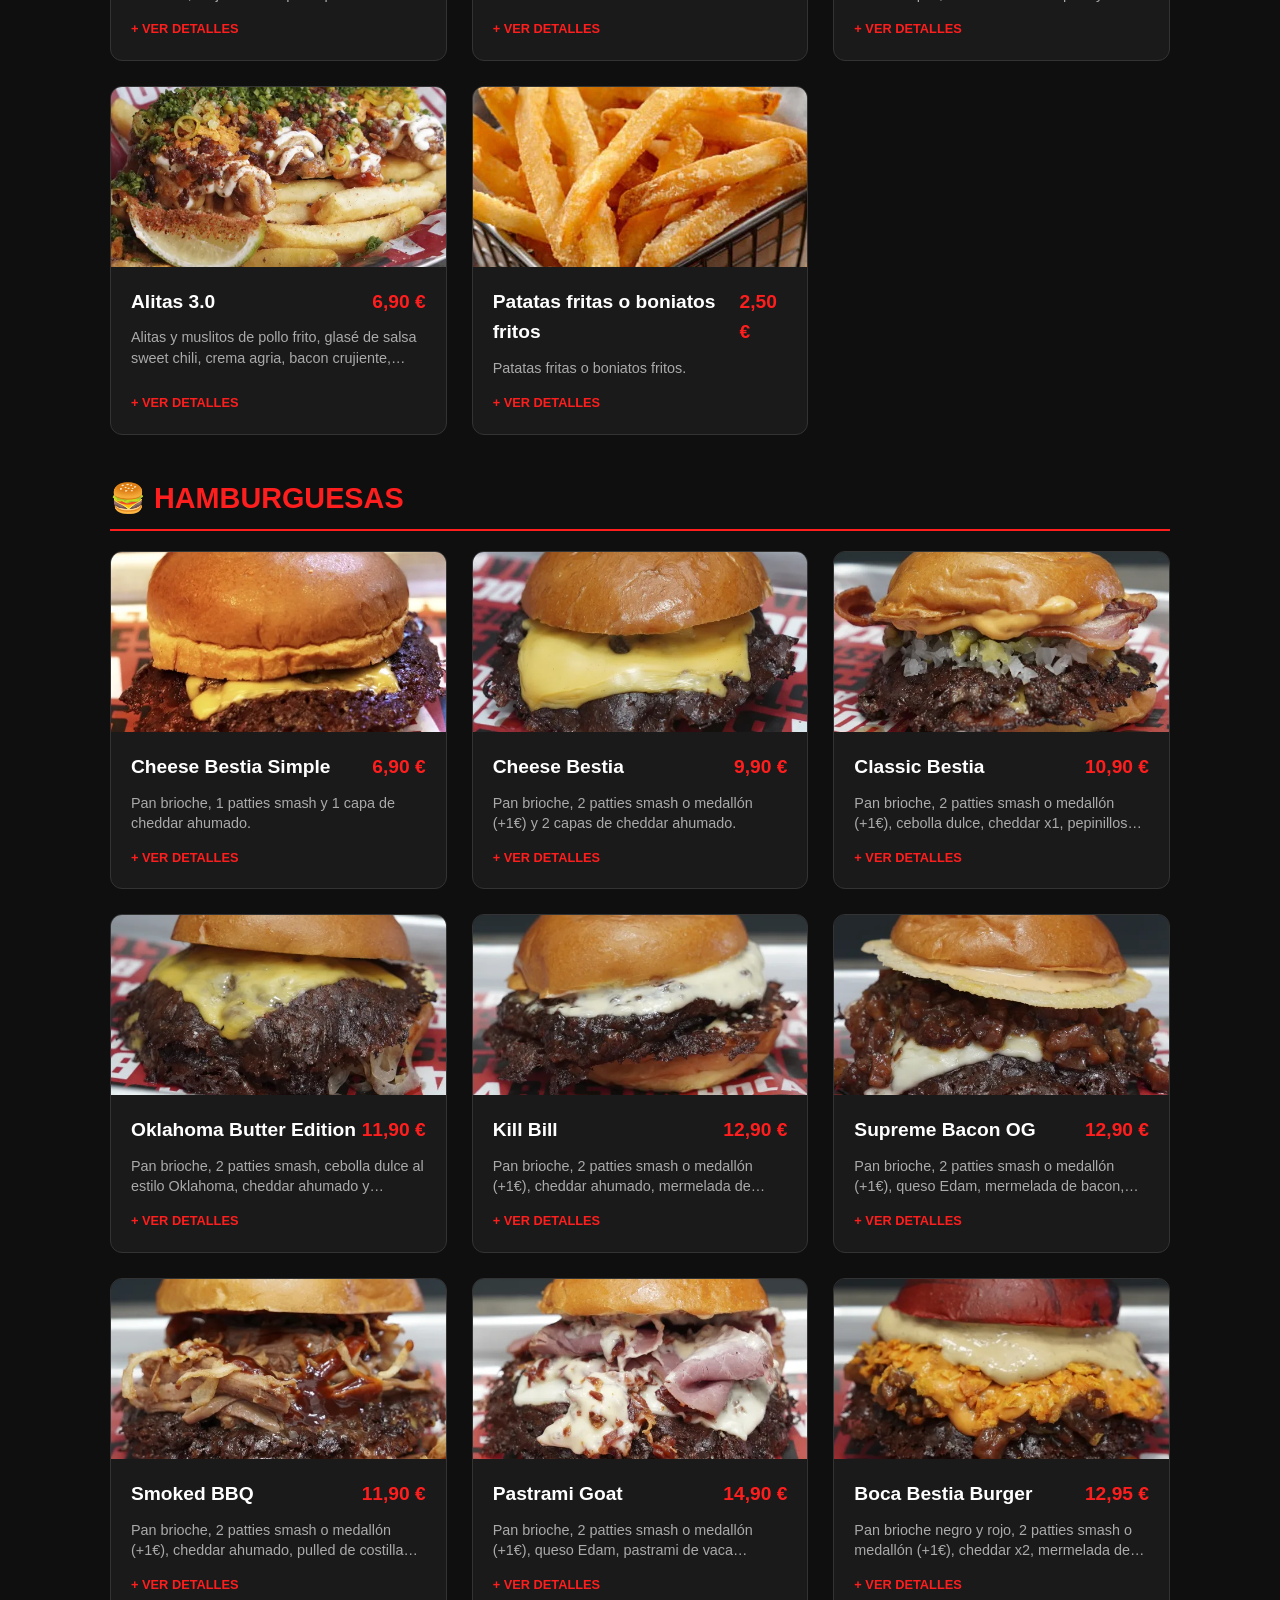
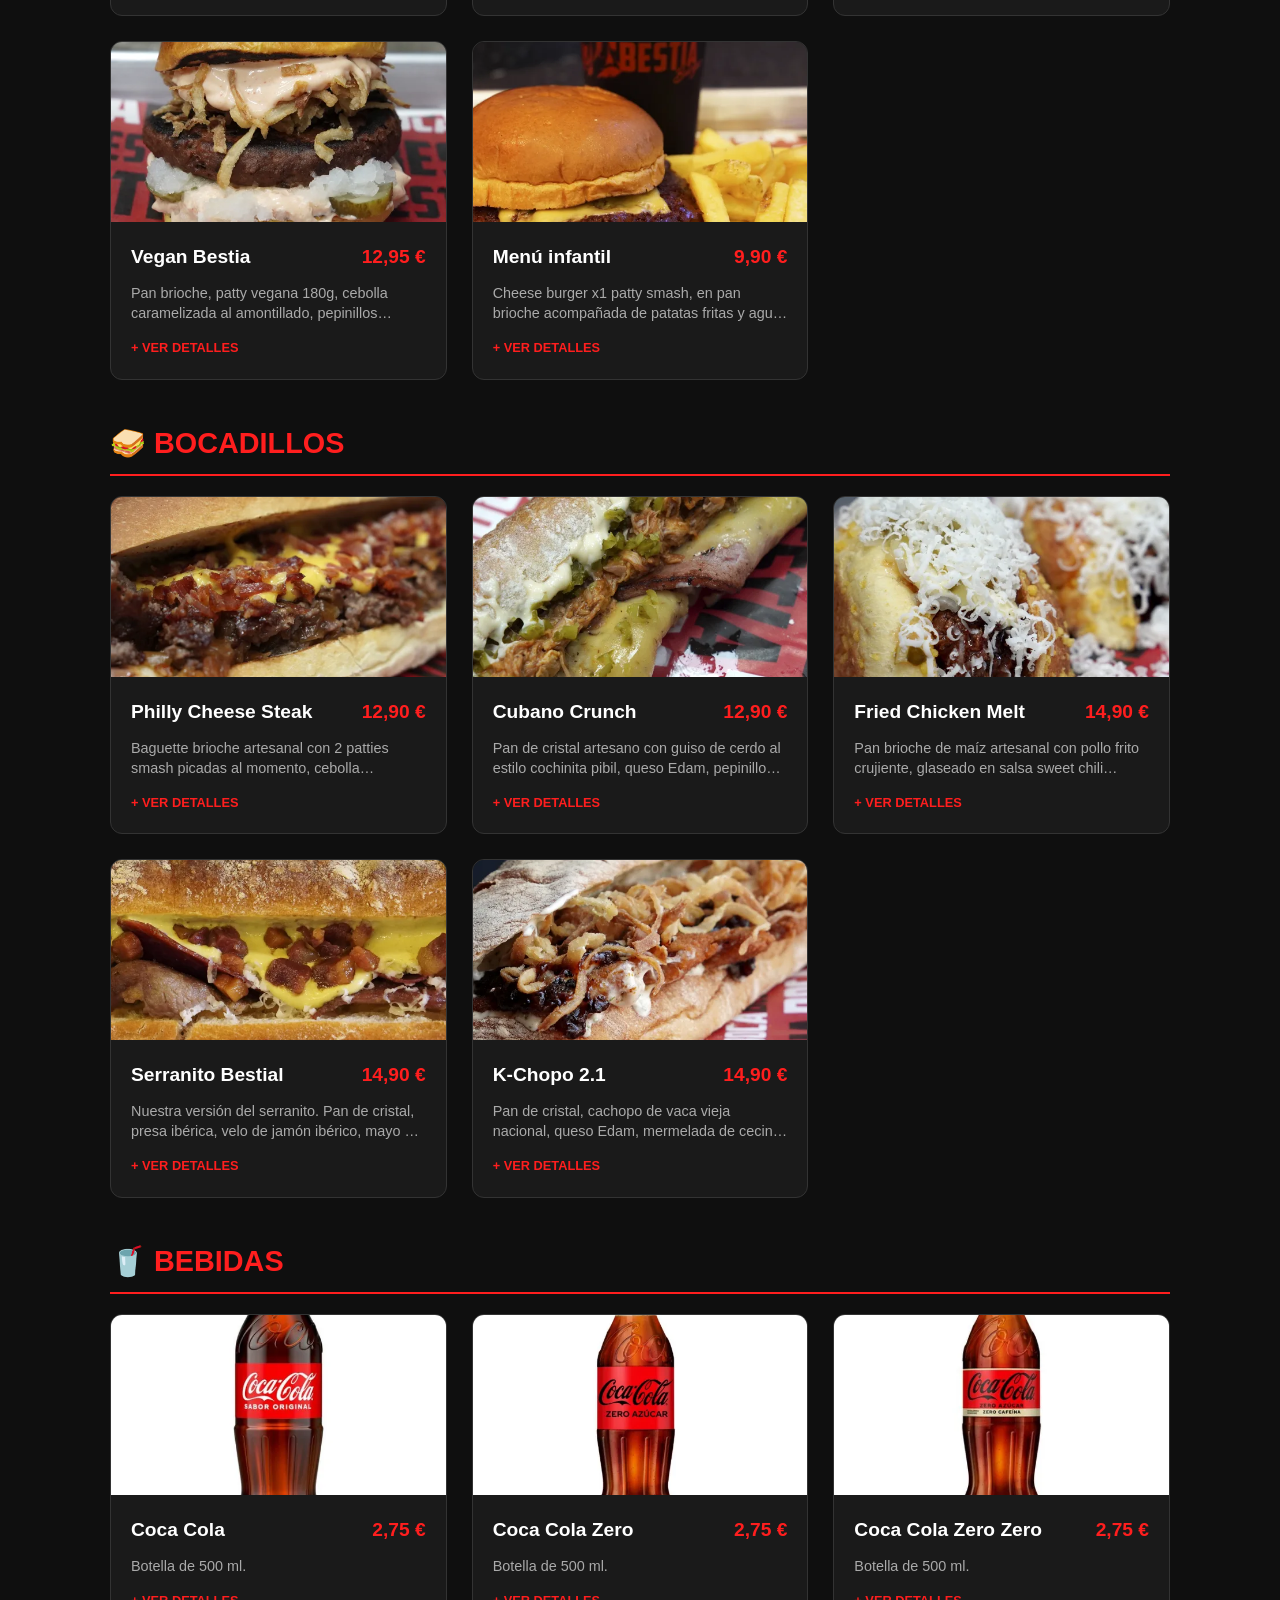
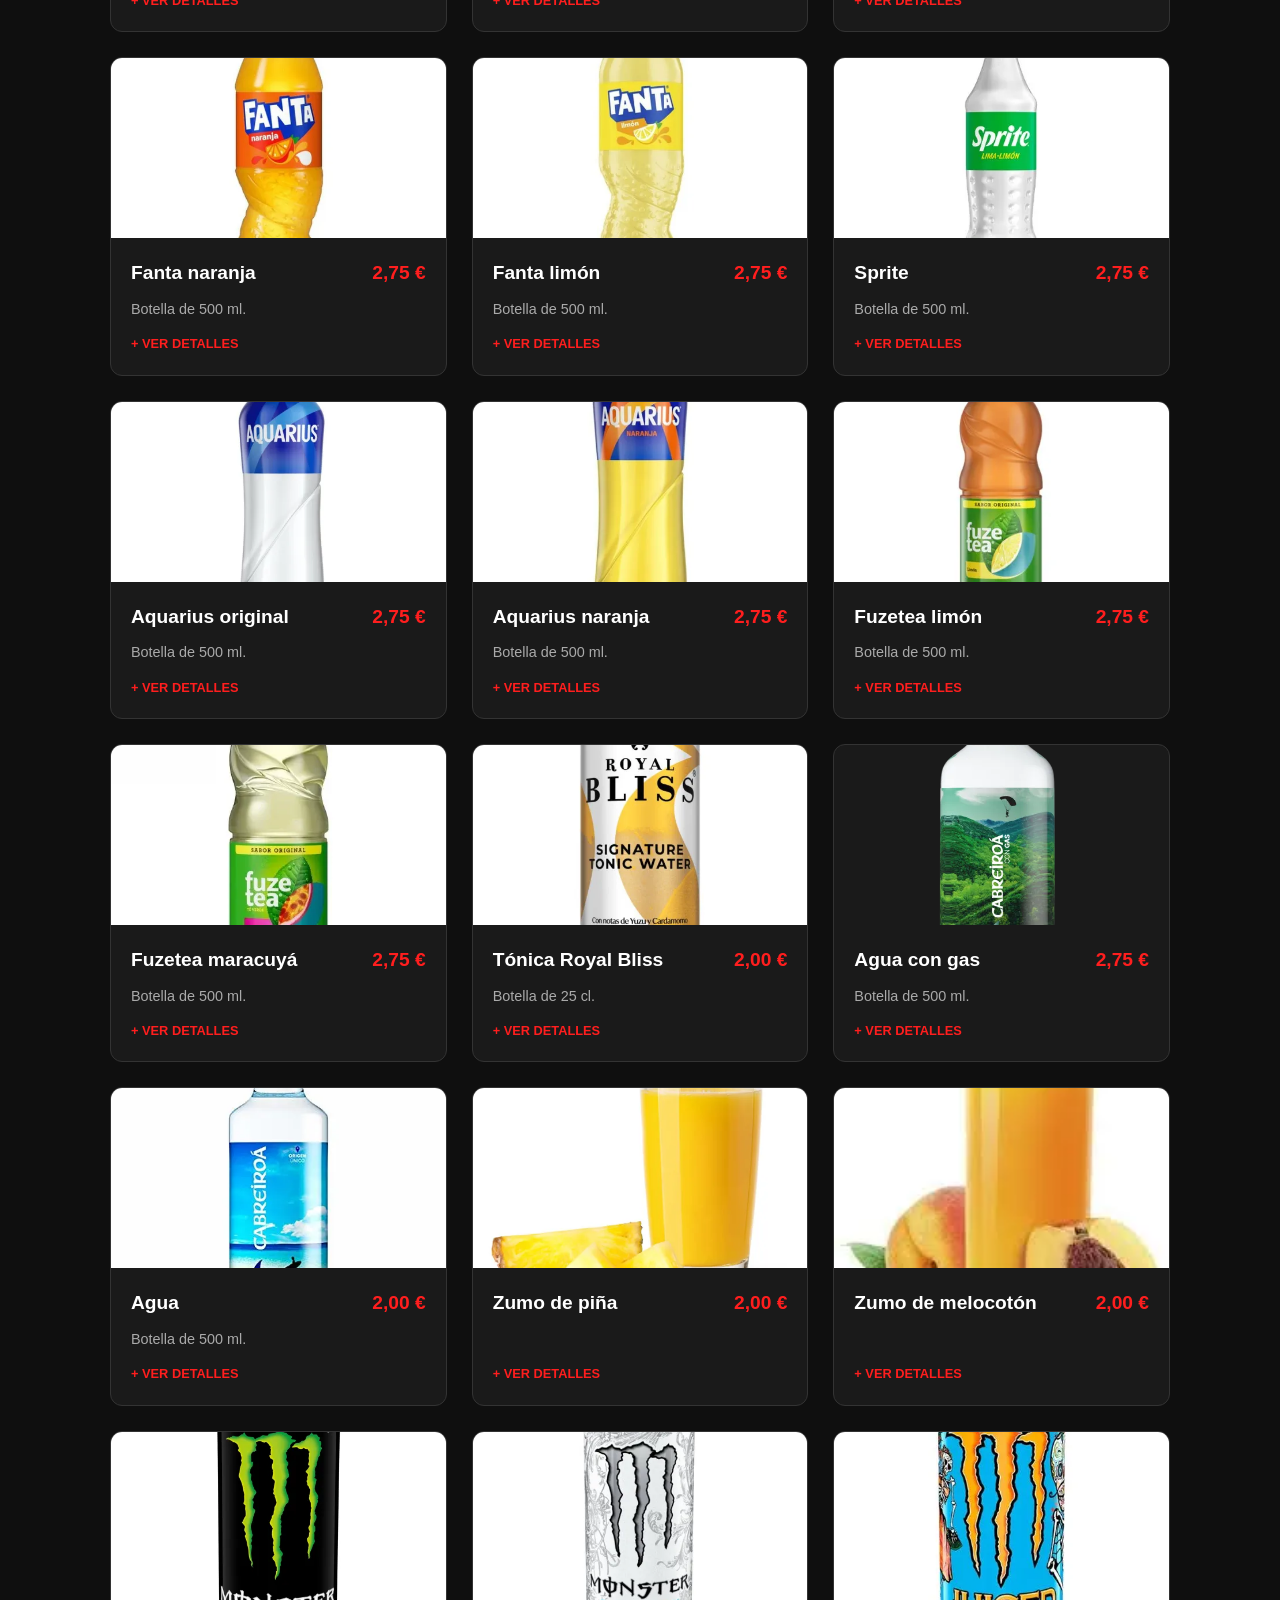
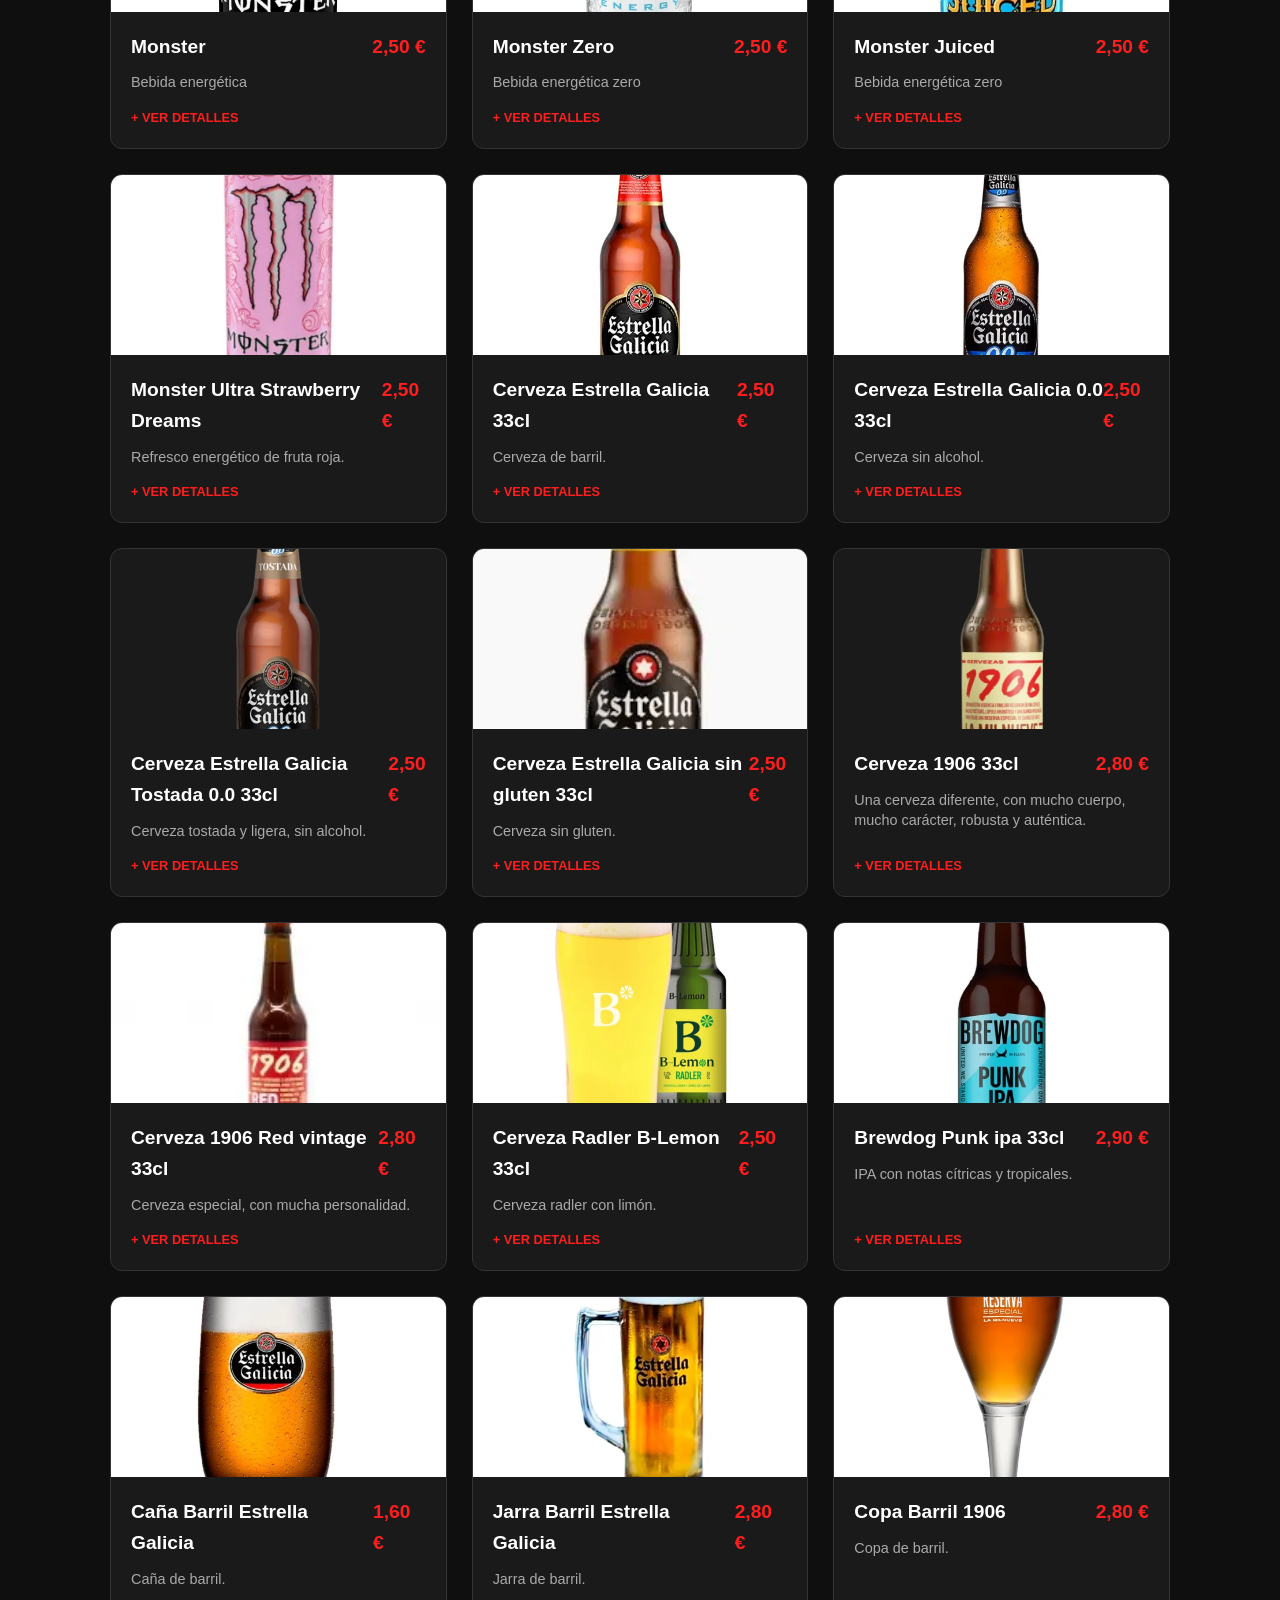
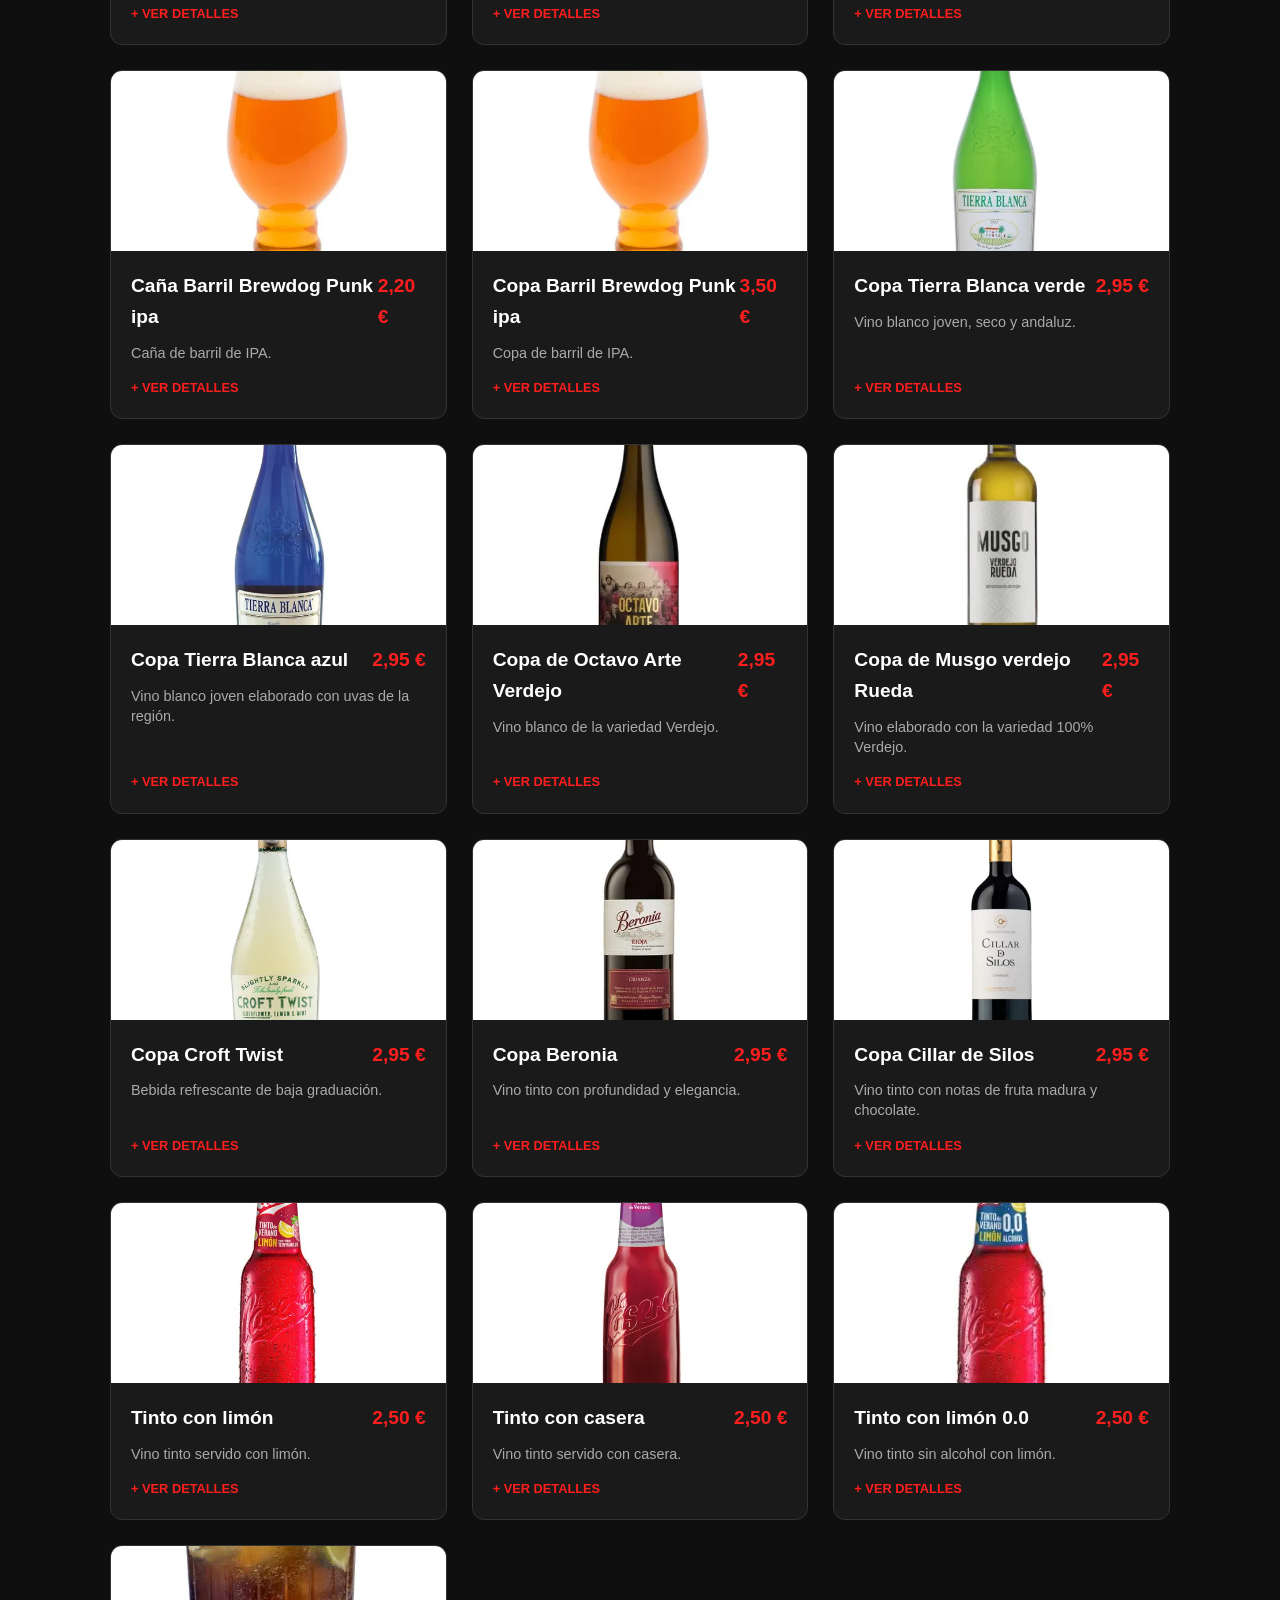
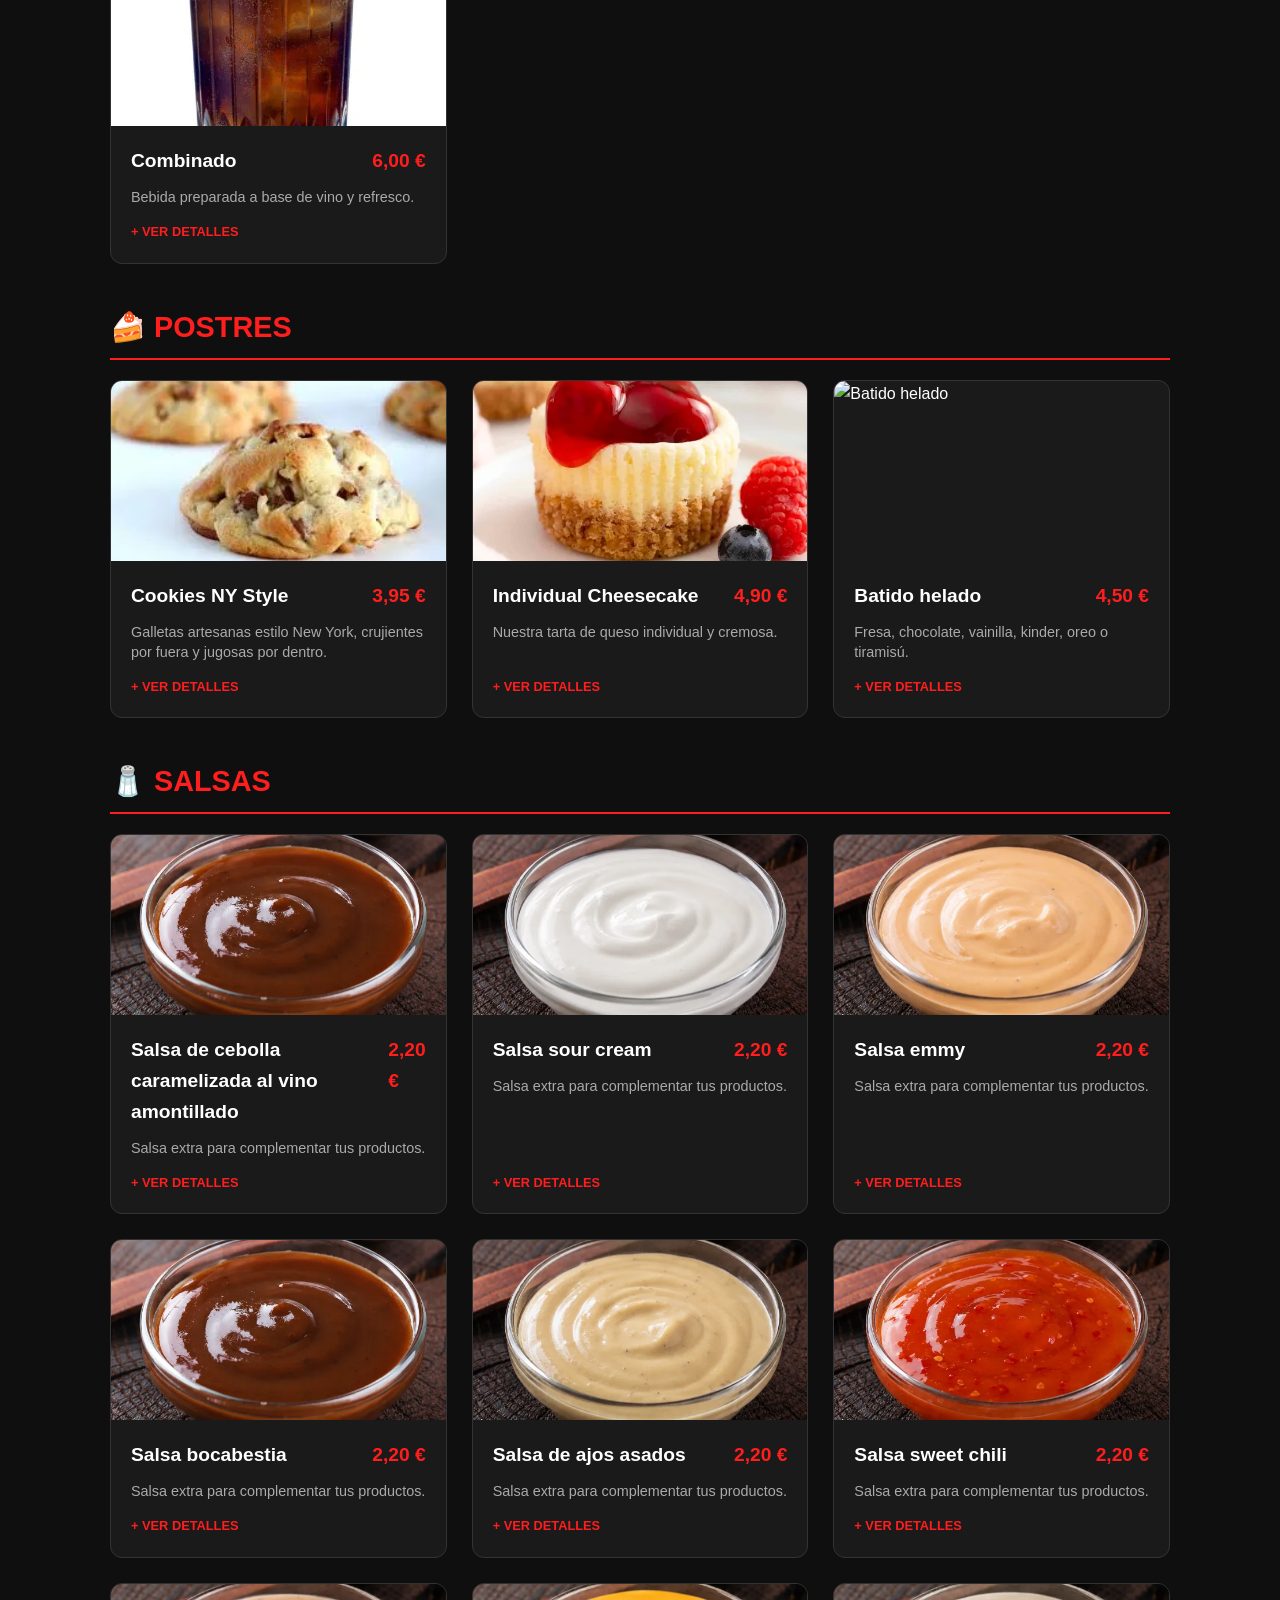
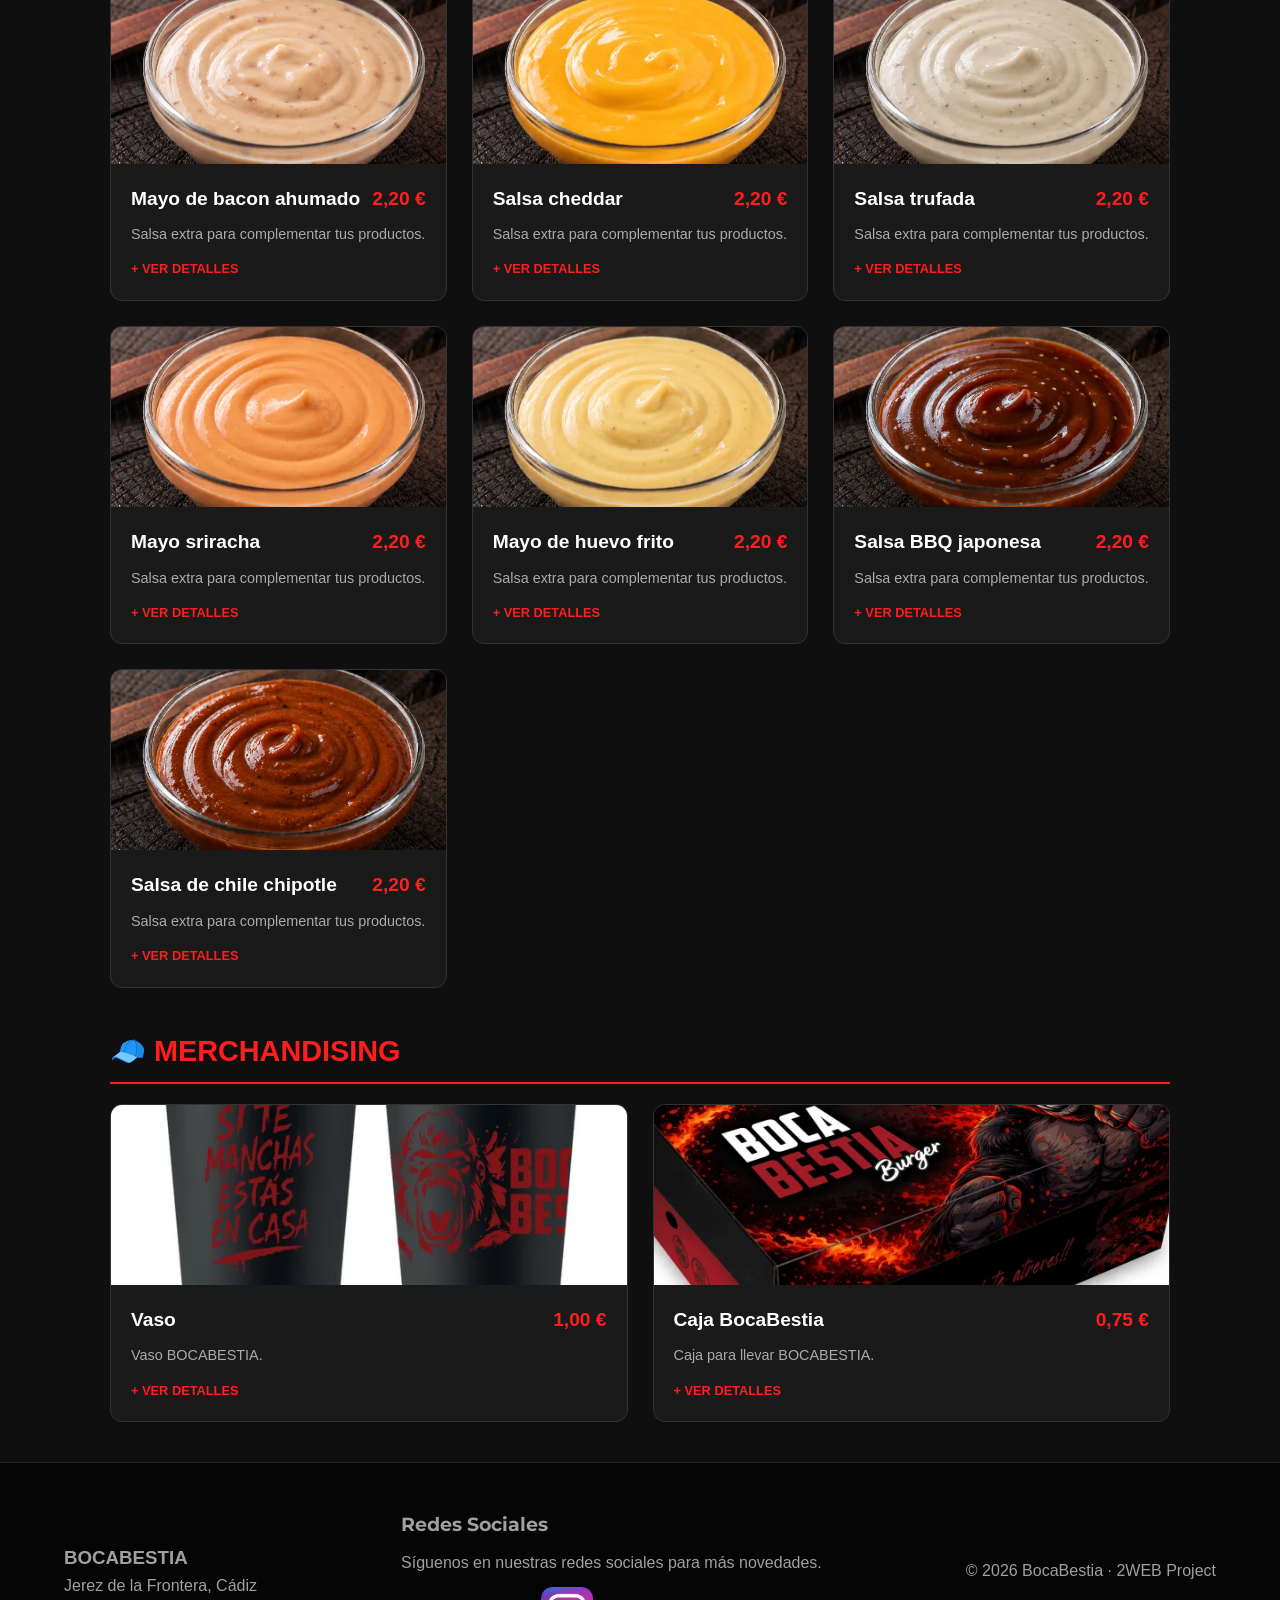
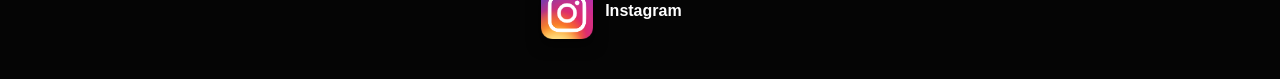
==== commit 643efb4e: "Menú de navegación para la carta" ====
--- a/carta.html
+++ b/carta.html
@@ -27,13 +27,26 @@
     <a href="https://www.ubereats.com/es/store/bocabestia-jerez/Wji_4HXeWGeH31o7zRoD1A?srsltid=AfmBOoqhJCSY1oyDkX2ZfFhng03Me69ej4izlgKsJas9yPGN5HKDivDR" class="btn btn-rojo">Pide Online</a>
   </header>
 
+  <nav class="nav-categorias">
+    <div class="scroller-categorias">
+      <a href="#novedades" class="cat-btn">🔥 Novedades</a>
+      <a href="#entrantes" class="cat-btn">🍟 Entrantes</a>
+      <a href="#hamburguesas" class="cat-btn">🍔 Hamburguesas</a>
+      <a href="#bocadillos" class="cat-btn">🥖 Bocadillos</a>
+      <a href="#bebidas" class="cat-btn">🥤 Bebidas</a>
+      <a href="#postres" class="cat-btn">🍰 Postres</a>
+      <a href="#salsas" class="cat-btn">🥫 Salsas</a>
+      <a href="#merchandising" class="cat-btn">👕 Merch</a>
+    </div>
+  </nav>
+
   <div class="container">
     <header class="carta-intro">
       <h1>NUESTRA CARTA</h1>
       <p>Haz clic en cualquier plato para ver la foto ampliada y sus alérgenos.</p>
     </header>
 
-    <h2 class="categoria-titulo">🔥 Novedades</h2>
+    <h2 id="novedades" class="categoria-titulo">🔥 Novedades</h2>
     <div class="grid-menu">
       <div class="item-card" onclick="openModal('Patatas de la resaca', '6,90 €', 'imagenes/img-carta/novedades/novedad1.webp', 'Patatas fritas con piel, salsa Emmy casera, boloñesa de txistorra al brandy, queso payoyo y cebolla frita.', ['Gluten', 'Lácteos'])">
         <img src="imagenes/img-carta/novedades/novedad1.webp" class="item-img" alt="Patatas de la resaca">
@@ -64,7 +77,7 @@
       </div>
     </div>
 
-    <h2 class="categoria-titulo">🍟 Entrantes</h2>
+    <h2 id="entrantes" class="categoria-titulo">🍟 Entrantes</h2>
     <div class="grid-menu">
       <div class="item-card" onclick="openModal('Bocabestia Fries', '6,90 €', 'imagenes/img-carta/entrantes/bocabestia-fries.webp', 'Patatas fritas con piel, mermelada de cecina ahumada, mayonesa de sriracha y queso Idiazábal rallado al momento.', ['Gluten', 'Lácteos'])">
         <img src="imagenes/img-carta/entrantes/bocabestia-fries.webp" class="item-img" alt="Bocabestia Fries">
@@ -179,7 +192,7 @@
       </div>
     </div>
 
-    <h2 class="categoria-titulo">🍔 Hamburguesas</h2>
+    <h2 id="hamburguesas" class="categoria-titulo">🍔 Hamburguesas</h2>
     <div class="grid-menu">
       <div class="item-card" onclick="openModal('Cheese Bestia Simple', '6,90 €', 'imagenes/img-carta/hamburguesas/cheese-simple.webp', 'Pan brioche, 1 patties smash y 1 capa de cheddar ahumado.', ['Gluten', 'Lácteos'])">
         <img src="imagenes/img-carta/hamburguesas/cheese-simple.webp" class="item-img" alt="Cheese Bestia Simple">
@@ -336,7 +349,7 @@
       </div>
     </div>
 
-    <h2 class="categoria-titulo">🥪 Bocadillos</h2>
+    <h2 id="bocadillos" class="categoria-titulo">🥪 Bocadillos</h2>
     <div class="grid-menu">
       <div class="item-card" onclick="openModal('Philly Cheese Steak', '12,90 €', 'imagenes/img-carta/bocadillos/philly-cheese.webp', 'Baguette brioche artesanal con 2 patties smash picadas al momento, cebolla caramelizada, queso cheddar fundido y bacon bits.', ['Gluten', 'Lácteos'])">
         <img src="imagenes/img-carta/bocadillos/philly-cheese.webp" class="item-img" alt="Philly Cheese Steak">
@@ -409,7 +422,7 @@
       </div>
     </div>
 
-    <h2 class="categoria-titulo">🥤 Bebidas</h2>
+    <h2 id="bebidas" class="categoria-titulo">🥤 Bebidas</h2>
     <div class="grid-menu">
       <div class="item-card" onclick="openModal('Coca Cola', '2,75 €', 'imagenes/img-carta/bebidas/cocacola.webp', 'Botella de 500 ml.', ['Sin alérgenos'])">
         <img src="imagenes/img-carta/bebidas/cocacola.webp" class="item-img" alt="Coca Cola">
@@ -1012,7 +1025,7 @@
       </div>
     </div>
 
-    <h2 class="categoria-titulo">🍰 Postres</h2>
+    <h2 id="postres" class="categoria-titulo">🍰 Postres</h2>
     <div class="grid-menu">
       <div class="item-card" onclick="openModal('Cookies NY Style', '3,95 €', 'imagenes/img-carta/postres/cookies.webp', 'Galletas artesanas estilo New York, crujientes por fuera y jugosas por dentro.', ['Gluten', 'Lácteos', 'Huevos'])">
         <img src="imagenes/img-carta/postres/cookies.webp" class="item-img" alt="Cookies NY Style">
@@ -1057,7 +1070,7 @@
       </div>
     </div>
 
-    <h2 class="categoria-titulo">🧂 Salsas</h2>
+    <h2 id="salsas" class="categoria-titulo">🧂 Salsas</h2>
     <div class="grid-menu">
       <div class="item-card" onclick="openModal('Salsa de cebolla caramelizada al vino amontillado', '2,20 €', 'imagenes/img-carta/salsas/cebolla-caramelizada.webp', 'Salsa extra para complementar tus productos.', ['Sin alérgenos'])">
         <img src="imagenes/img-carta/salsas/cebolla-caramelizada.webp" class="item-img" alt="Salsa de cebolla caramelizada al vino amontillado">
@@ -1242,7 +1255,7 @@
       </div>
     </div>
 
-    <h2 class="categoria-titulo">🧢 Merchandising</h2>
+    <h2 id="merchandising" class="categoria-titulo">🧢 Merchandising</h2>
     <div class="grid-menu">
       <div class="item-card" onclick="openModal('Vaso', '1,00 €', 'imagenes/img-carta/merchandising/vaso.webp', 'Vaso BOCABESTIA.', ['Sin alérgenos'])">
         <img src="imagenes/img-carta/merchandising/vaso.webp" class="item-img" alt="Vaso">
--- a/estilos/estilos.css
+++ b/estilos/estilos.css
@@ -312,7 +312,8 @@
 
 @media (max-width: 768px) {
   .header {
-    position: relative;
+    position: sticky;
+    top: 0;
     flex-wrap: wrap;
     justify-content: space-between;
     gap: 12px;
--- a/estilos/estilos-carta.css
+++ b/estilos/estilos-carta.css
@@ -43,7 +43,49 @@
       color: var(--text-muted);
       font-size: 1.1rem;
     }
-
+    .nav-categorias {
+    position: sticky;
+    top: 72px;
+    background-color: var(--bg-color);
+    padding: 10px 0;
+    z-index: 150;
+    border-bottom: 1px solid var(--border-color);
+    margin-bottom: 30px;
+  }
+
+  .scroller-categorias {
+    display: flex;
+    gap: 10px;
+    overflow-x: auto;
+    white-space: nowrap;
+    padding: 5px 20px;
+    scrollbar-width: none; 
+    -ms-overflow-style: none;  
+  }
+
+  .scroller-categorias::-webkit-scrollbar {
+    display: none; 
+  }
+
+  .cat-btn {
+    display: inline-block;
+    background-color: var(--card-bg);
+    color: var(--text-color);
+    border: 1px solid var(--border-color);
+    padding: 8px 16px;
+    border-radius: 20px;
+    text-decoration: none;
+    font-size: 0.9rem;
+    font-weight: bold;
+    transition: all 0.2s ease;
+    flex-shrink: 0; 
+  }
+
+  .cat-btn:hover, .cat-btn.active {
+    background-color: var(--accent-color);
+    color: #ffffff;
+    border-color: var(--accent-color);
+  }
     .categoria-titulo {
       font-size: 1.8rem;
       color: var(--accent-color);
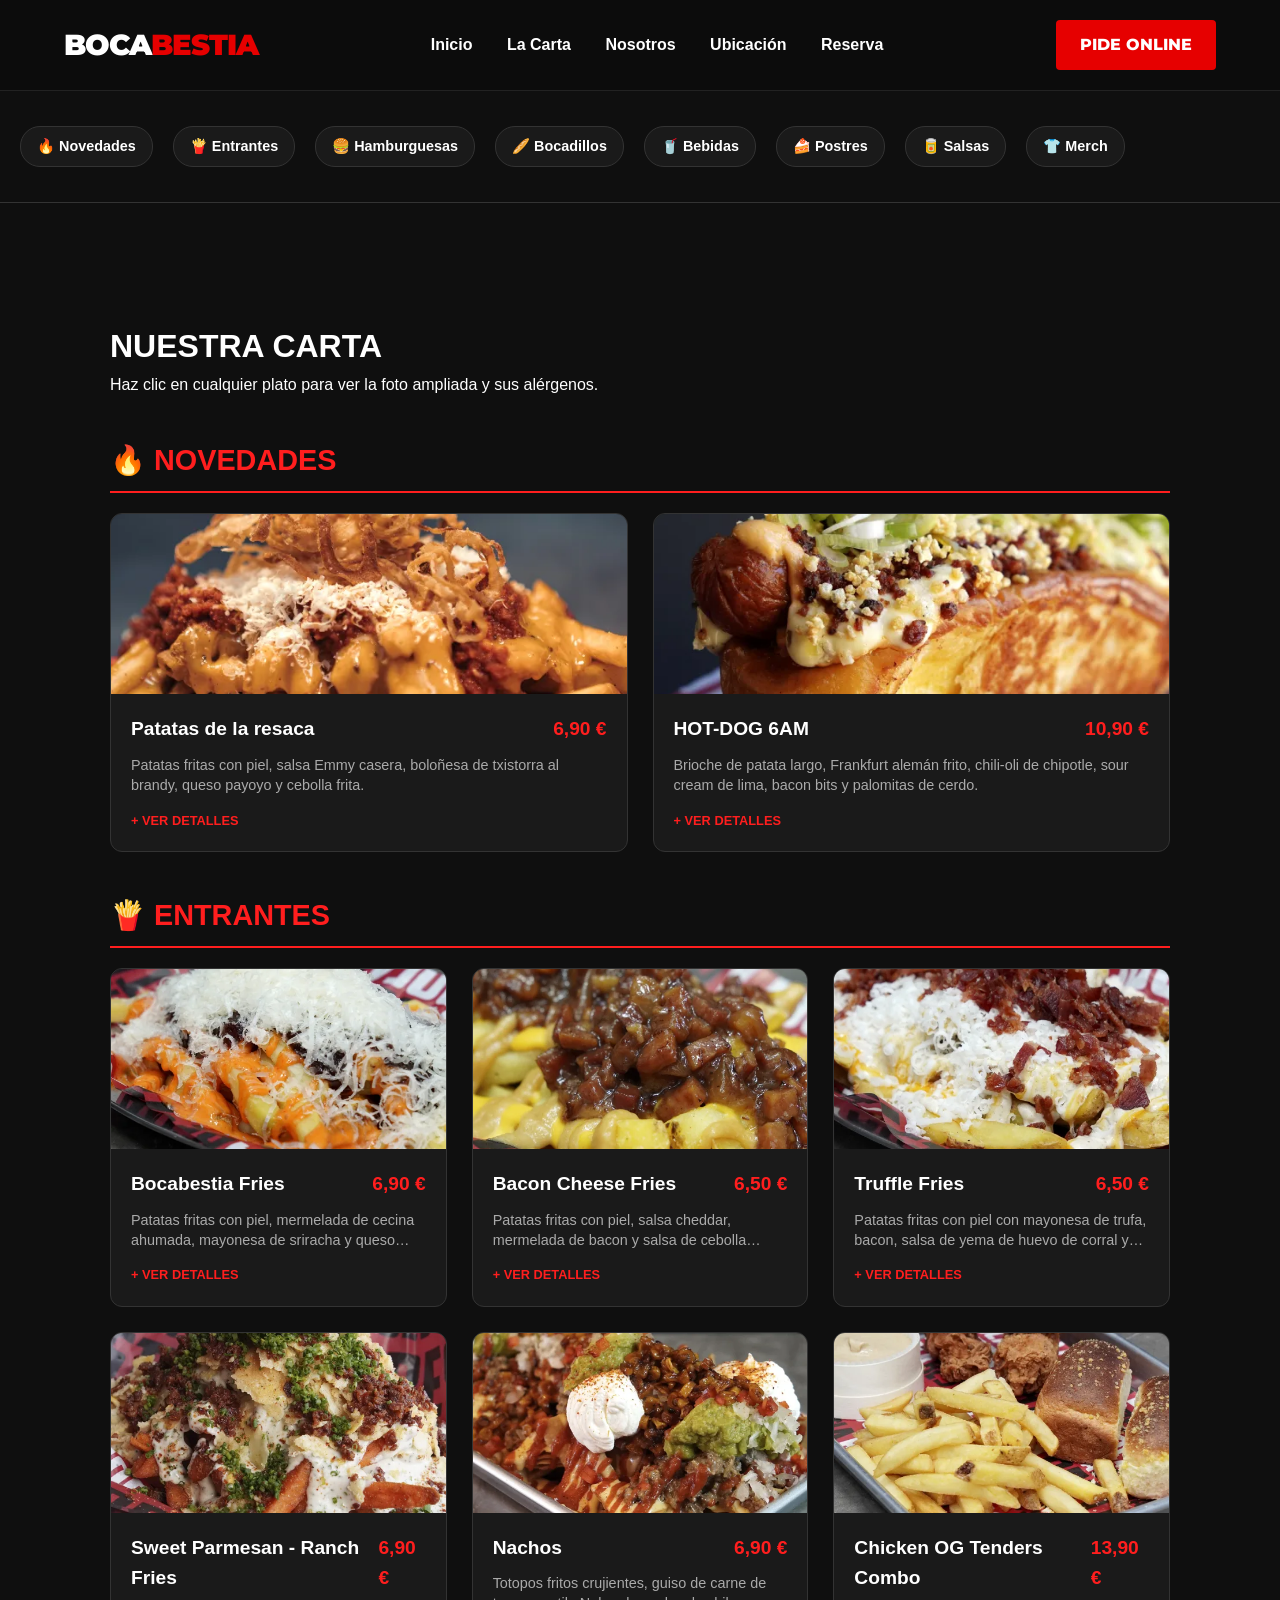
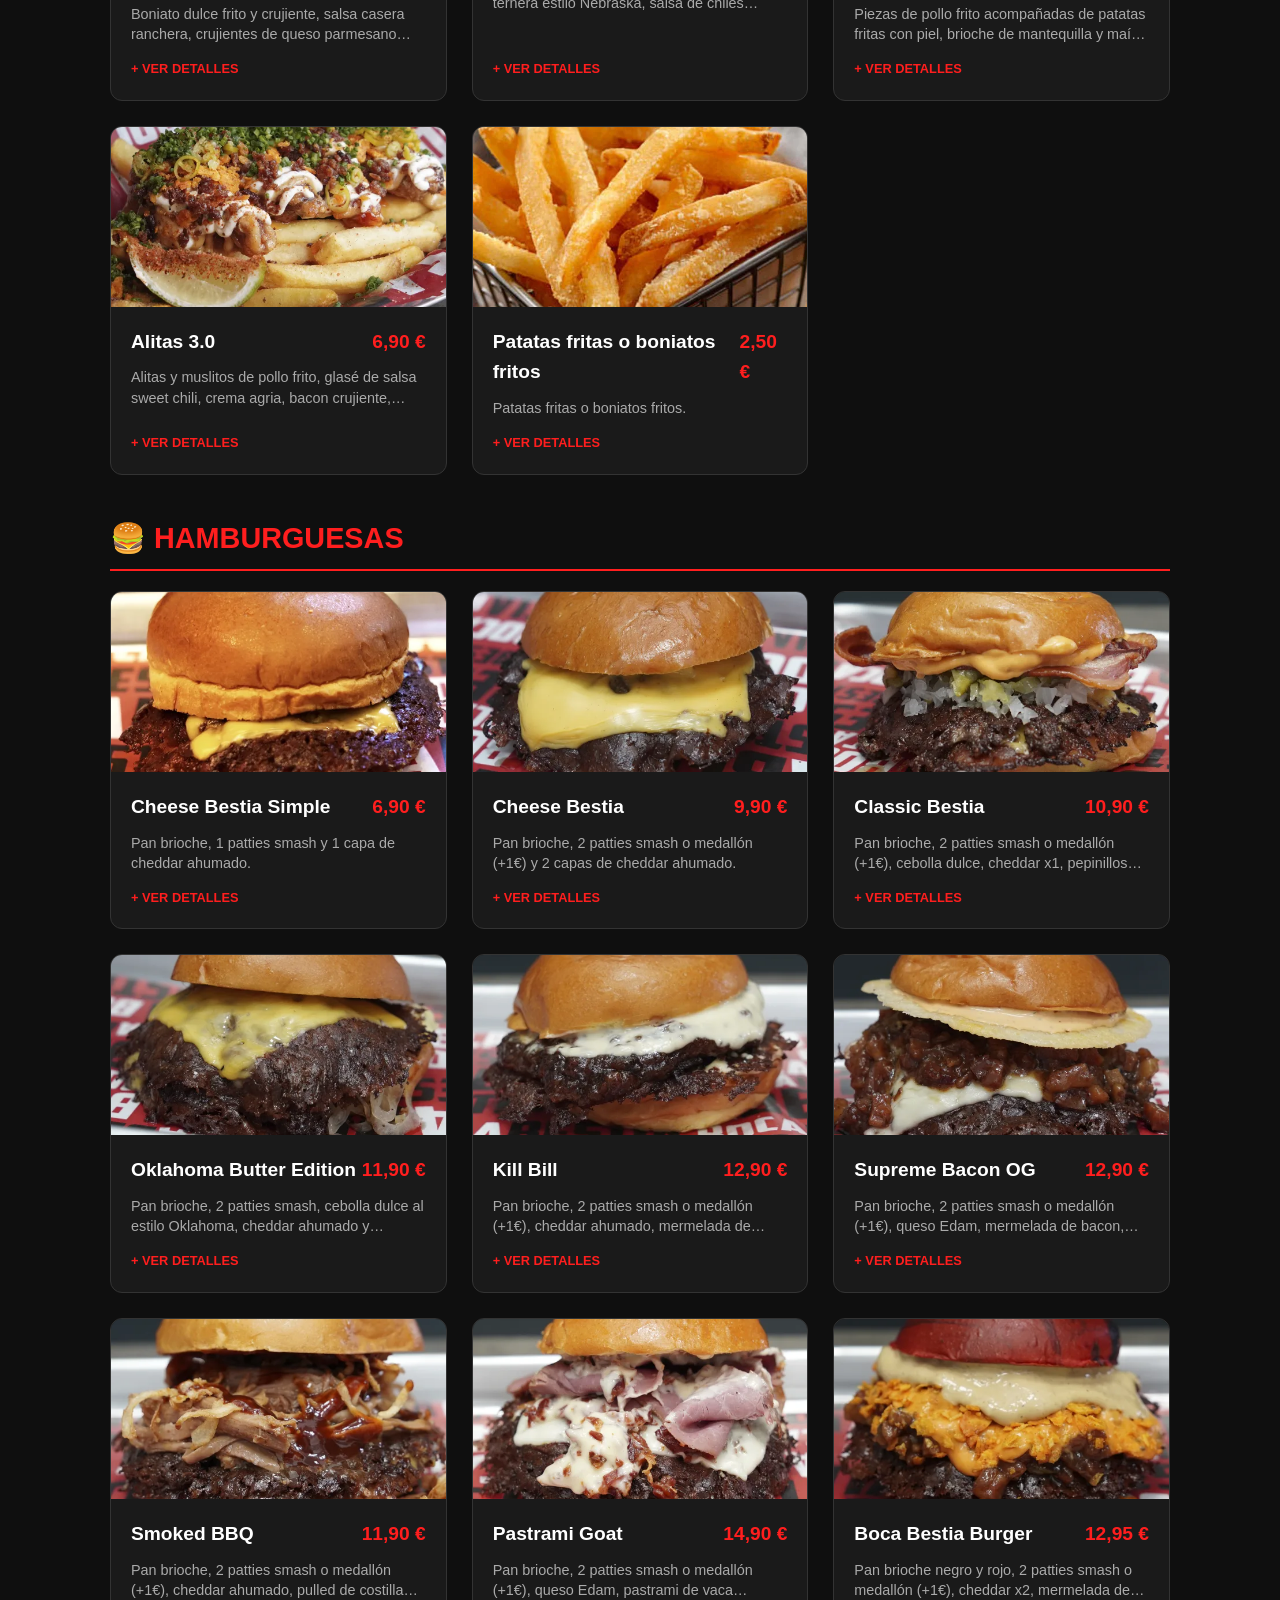
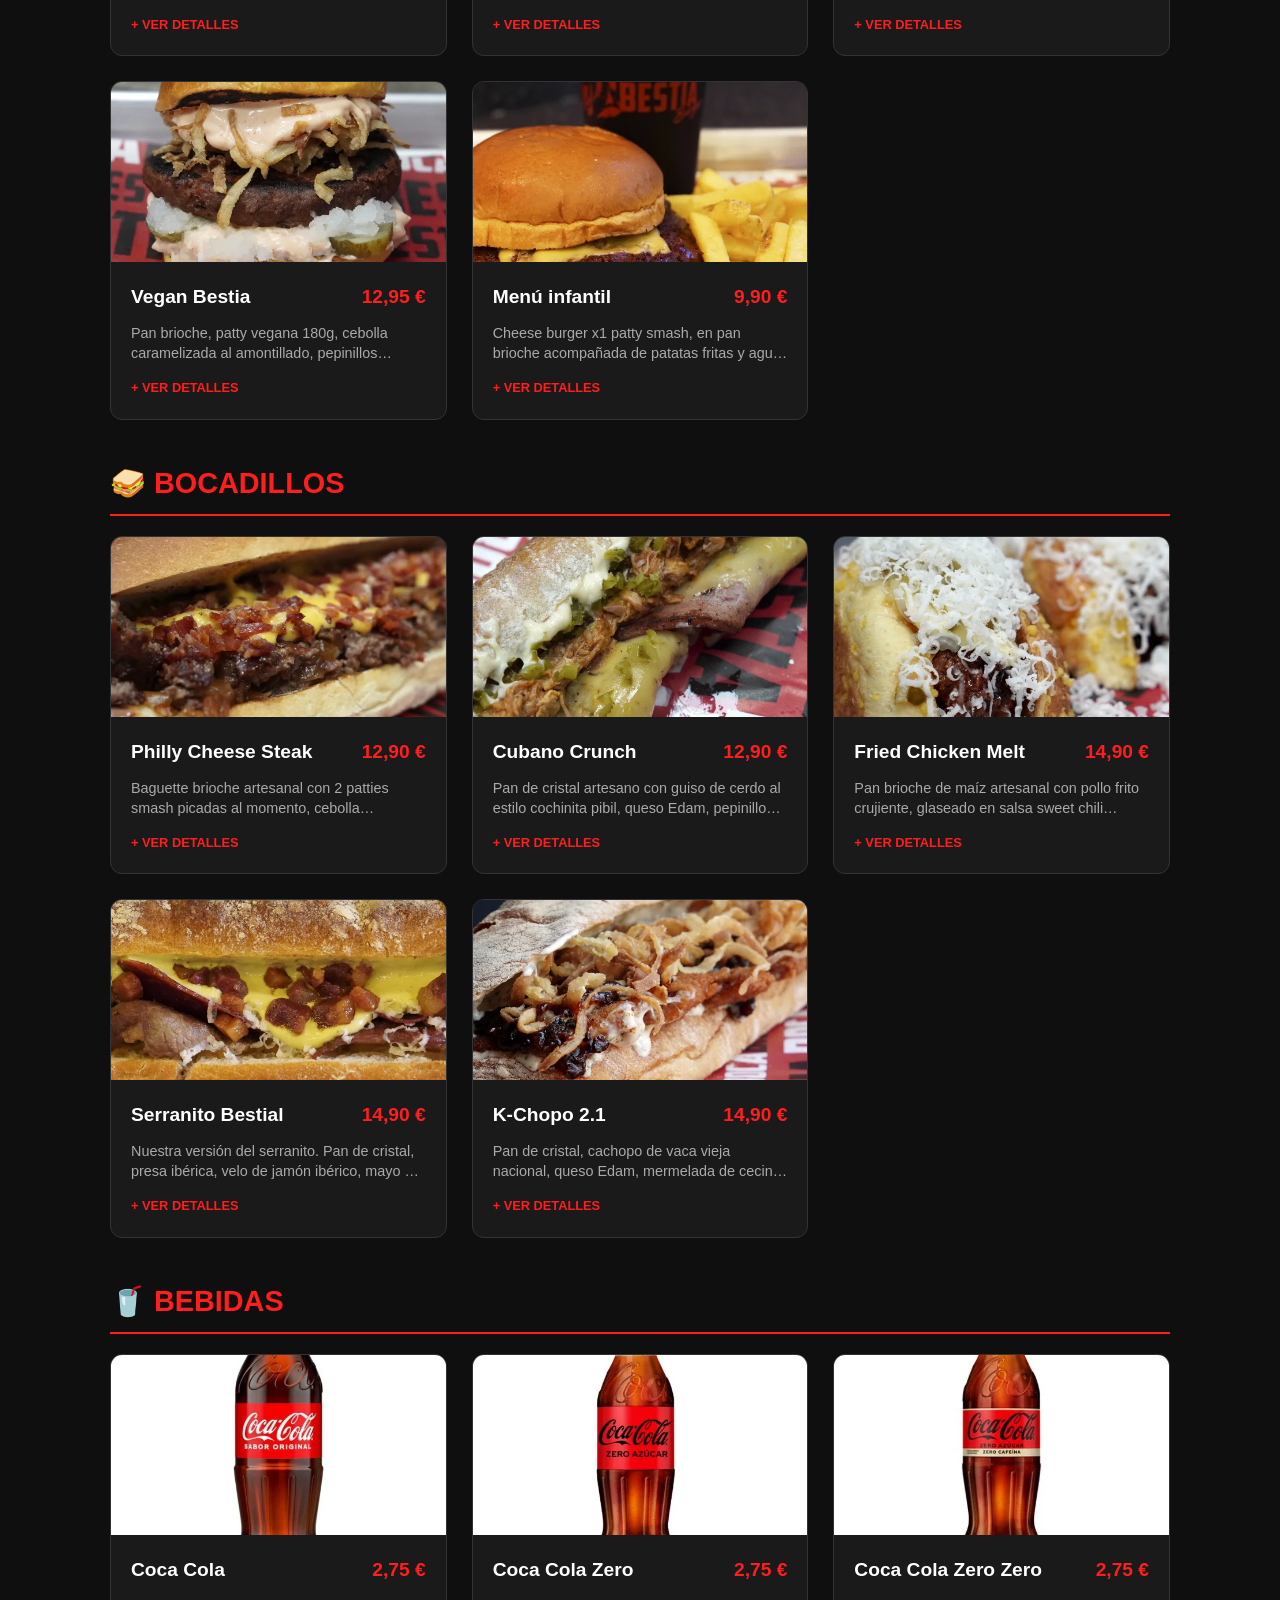
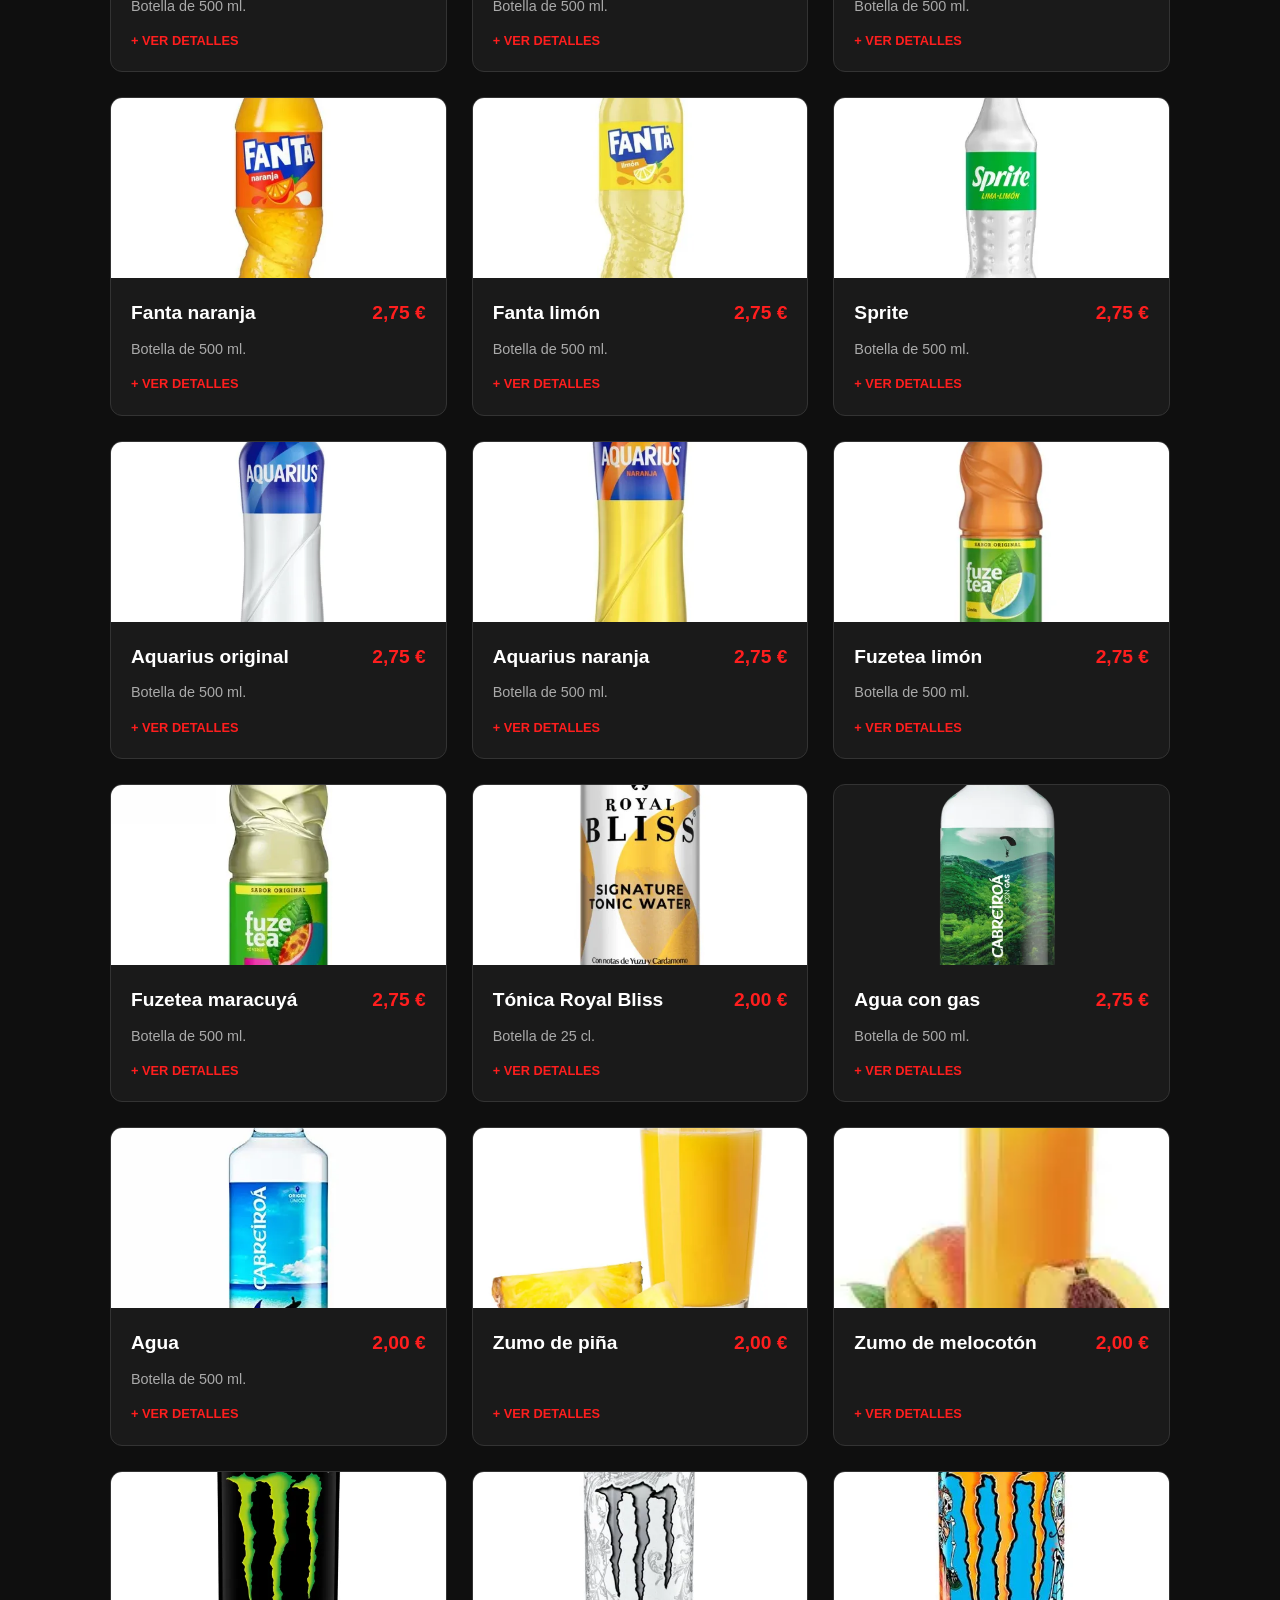
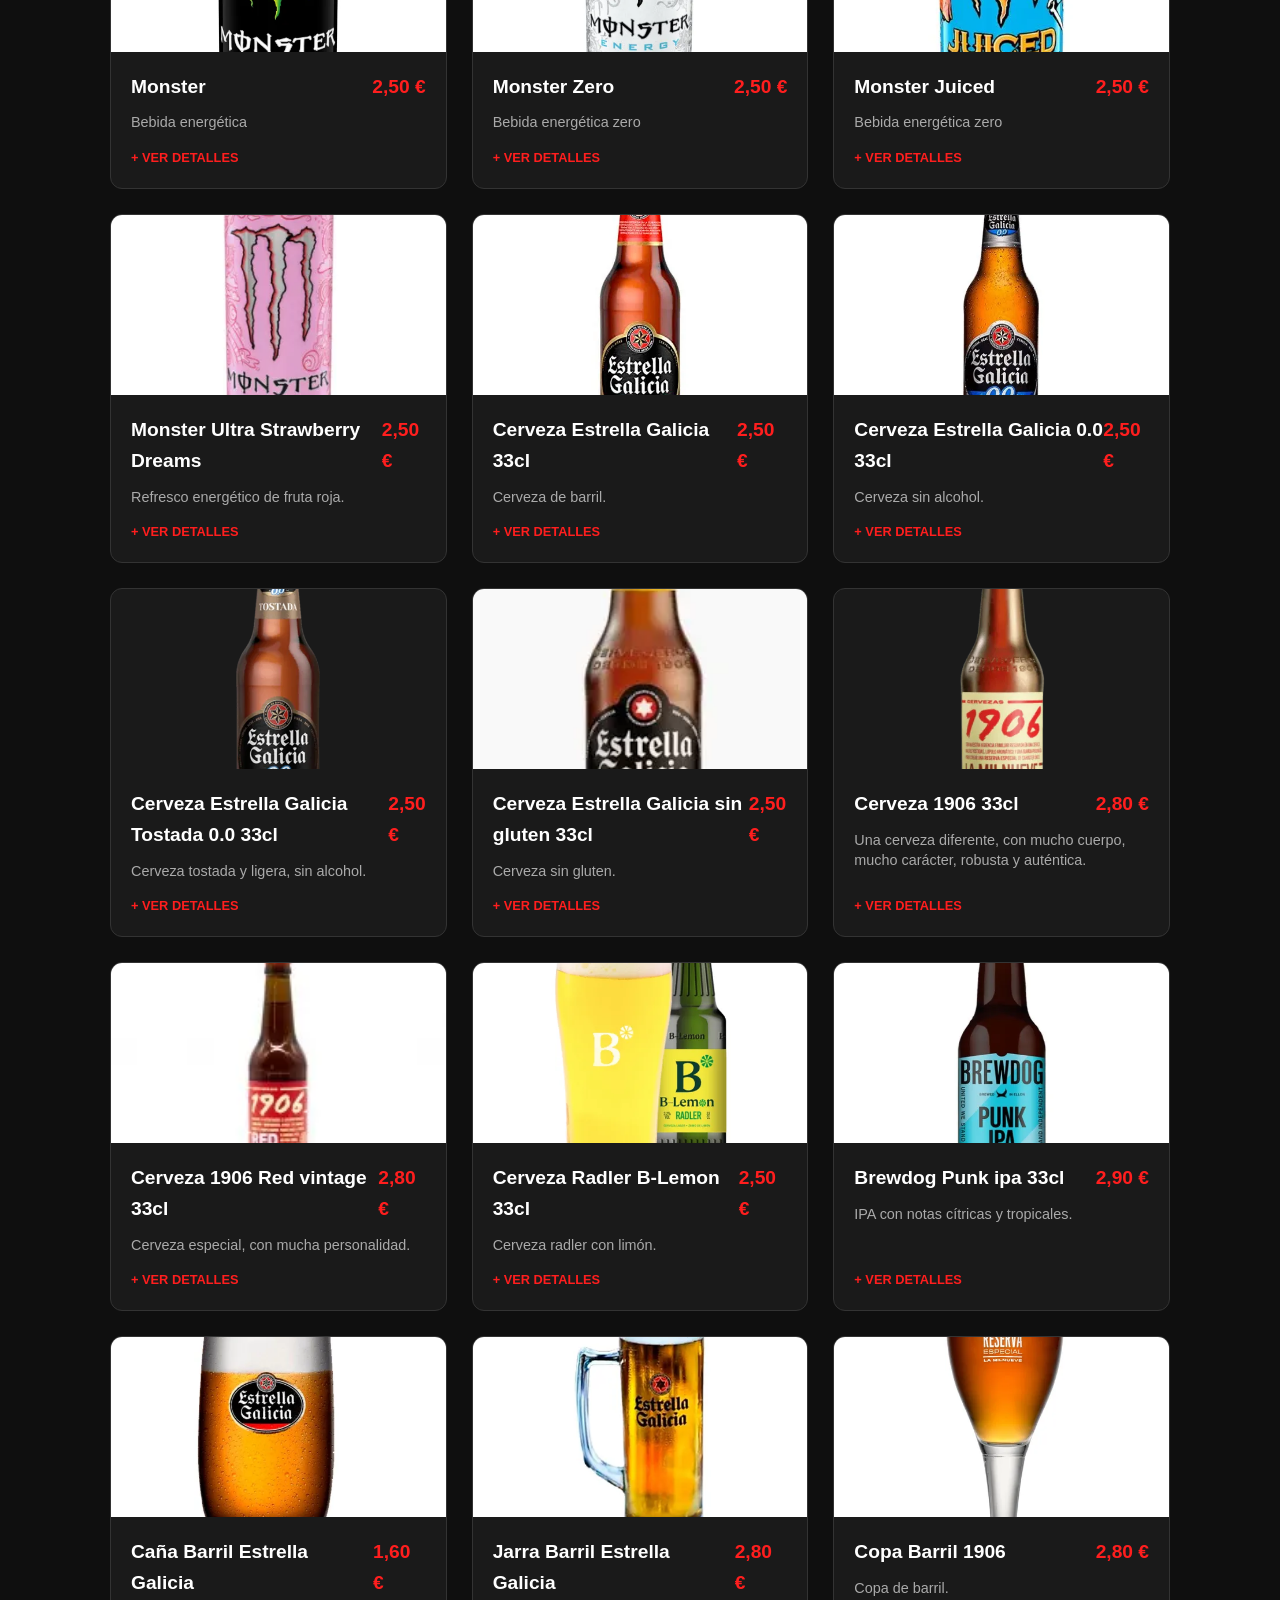
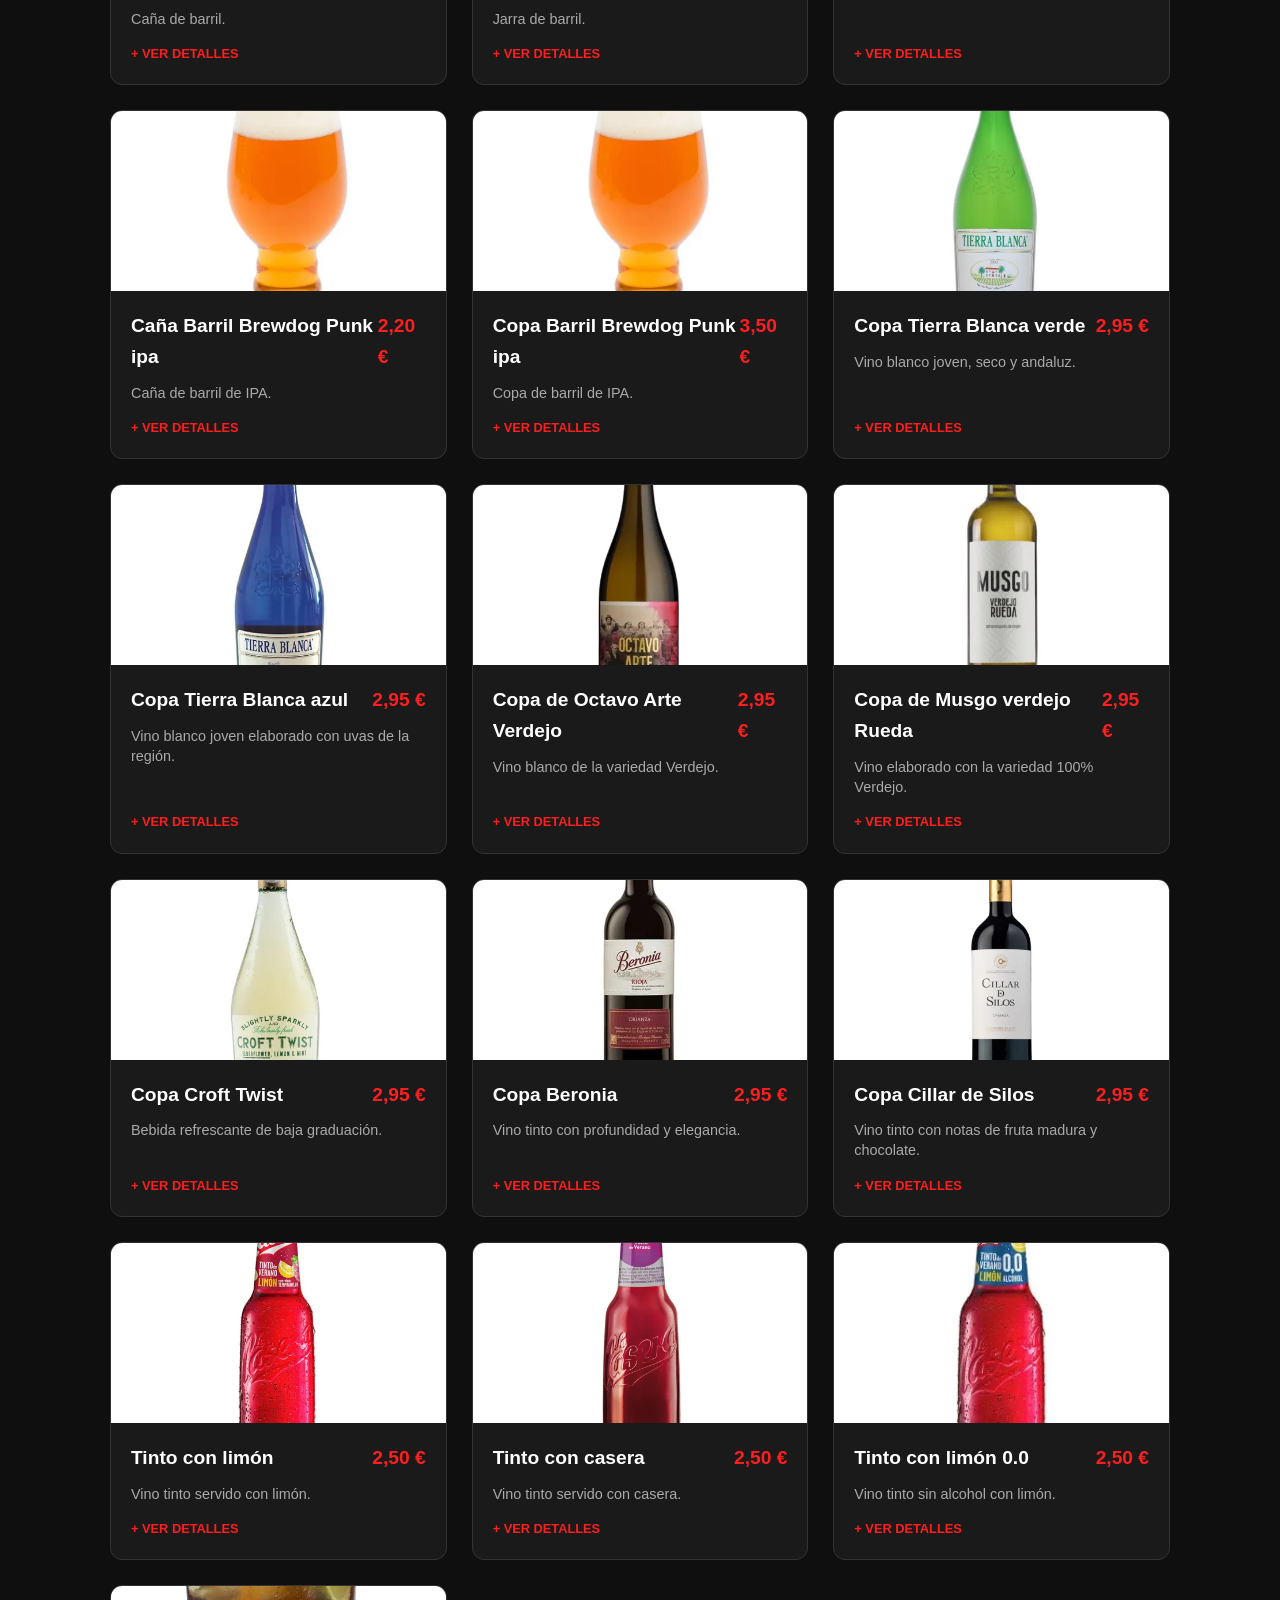
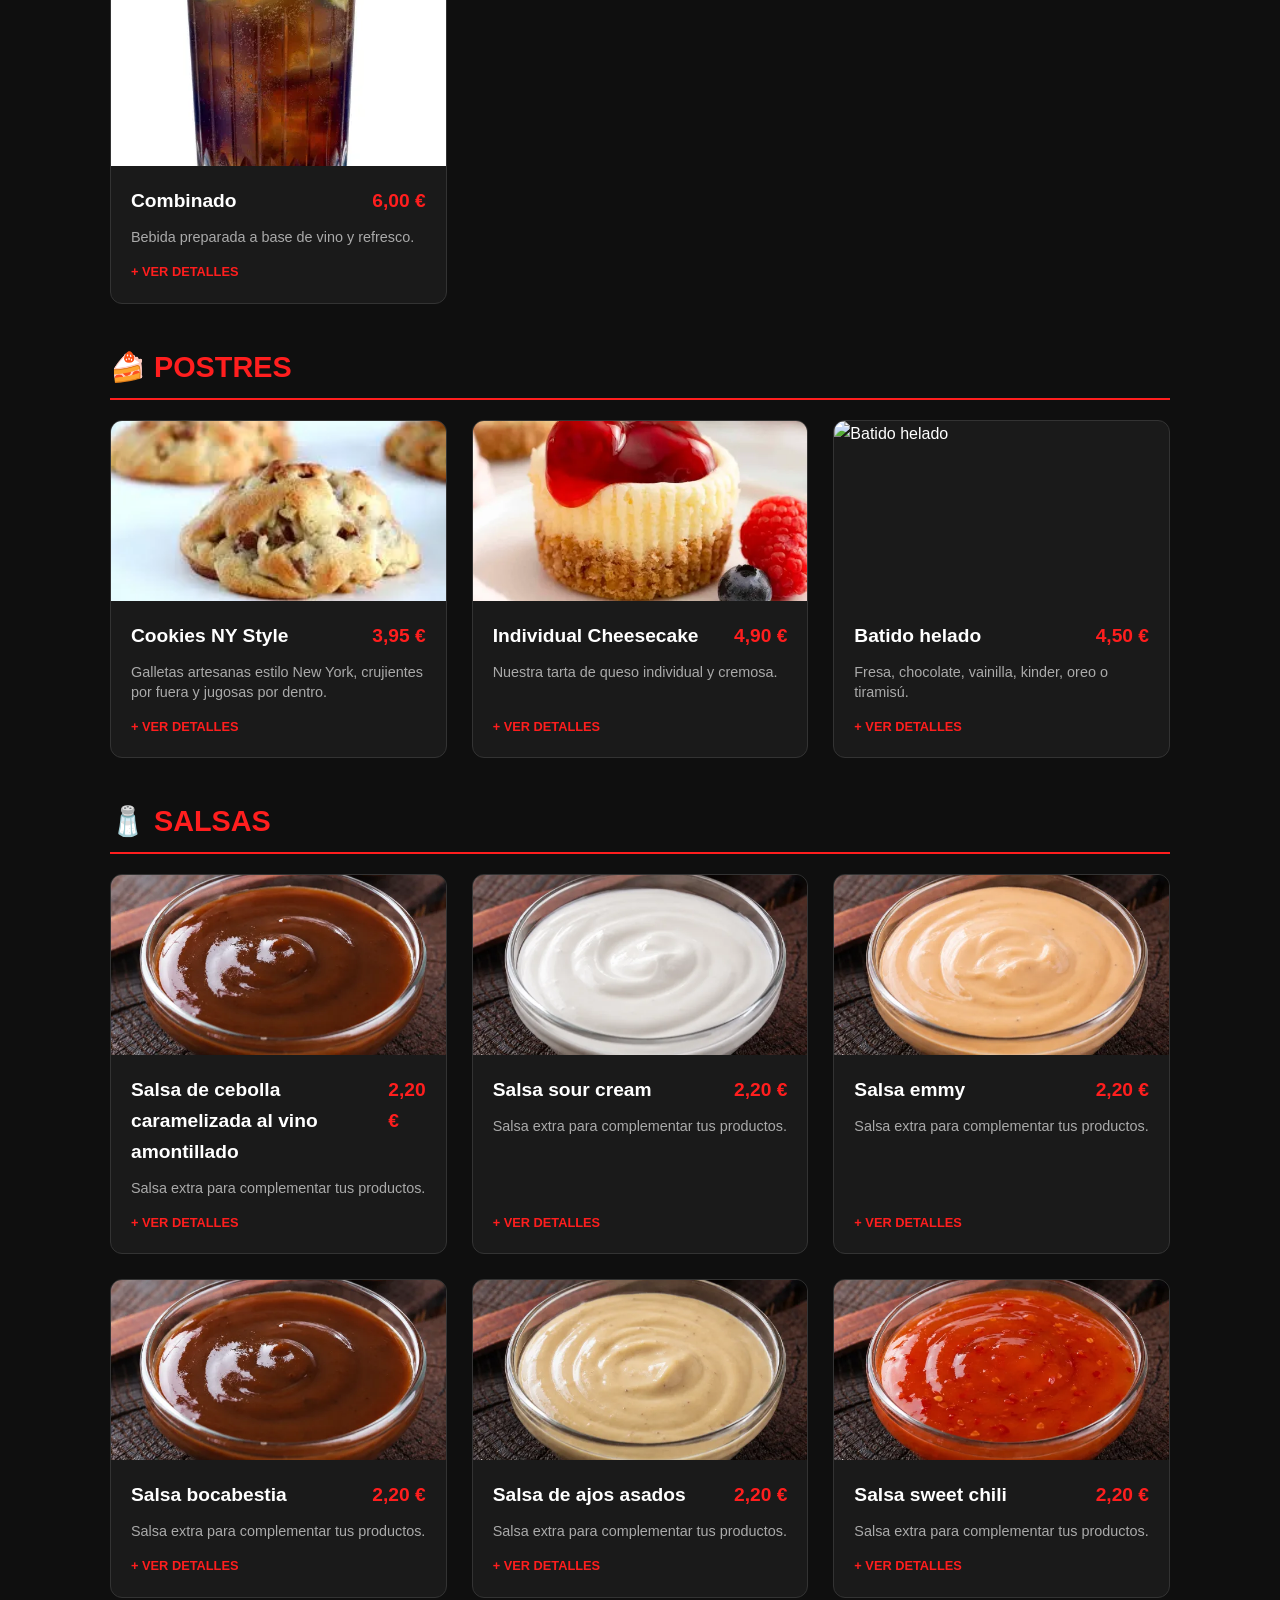
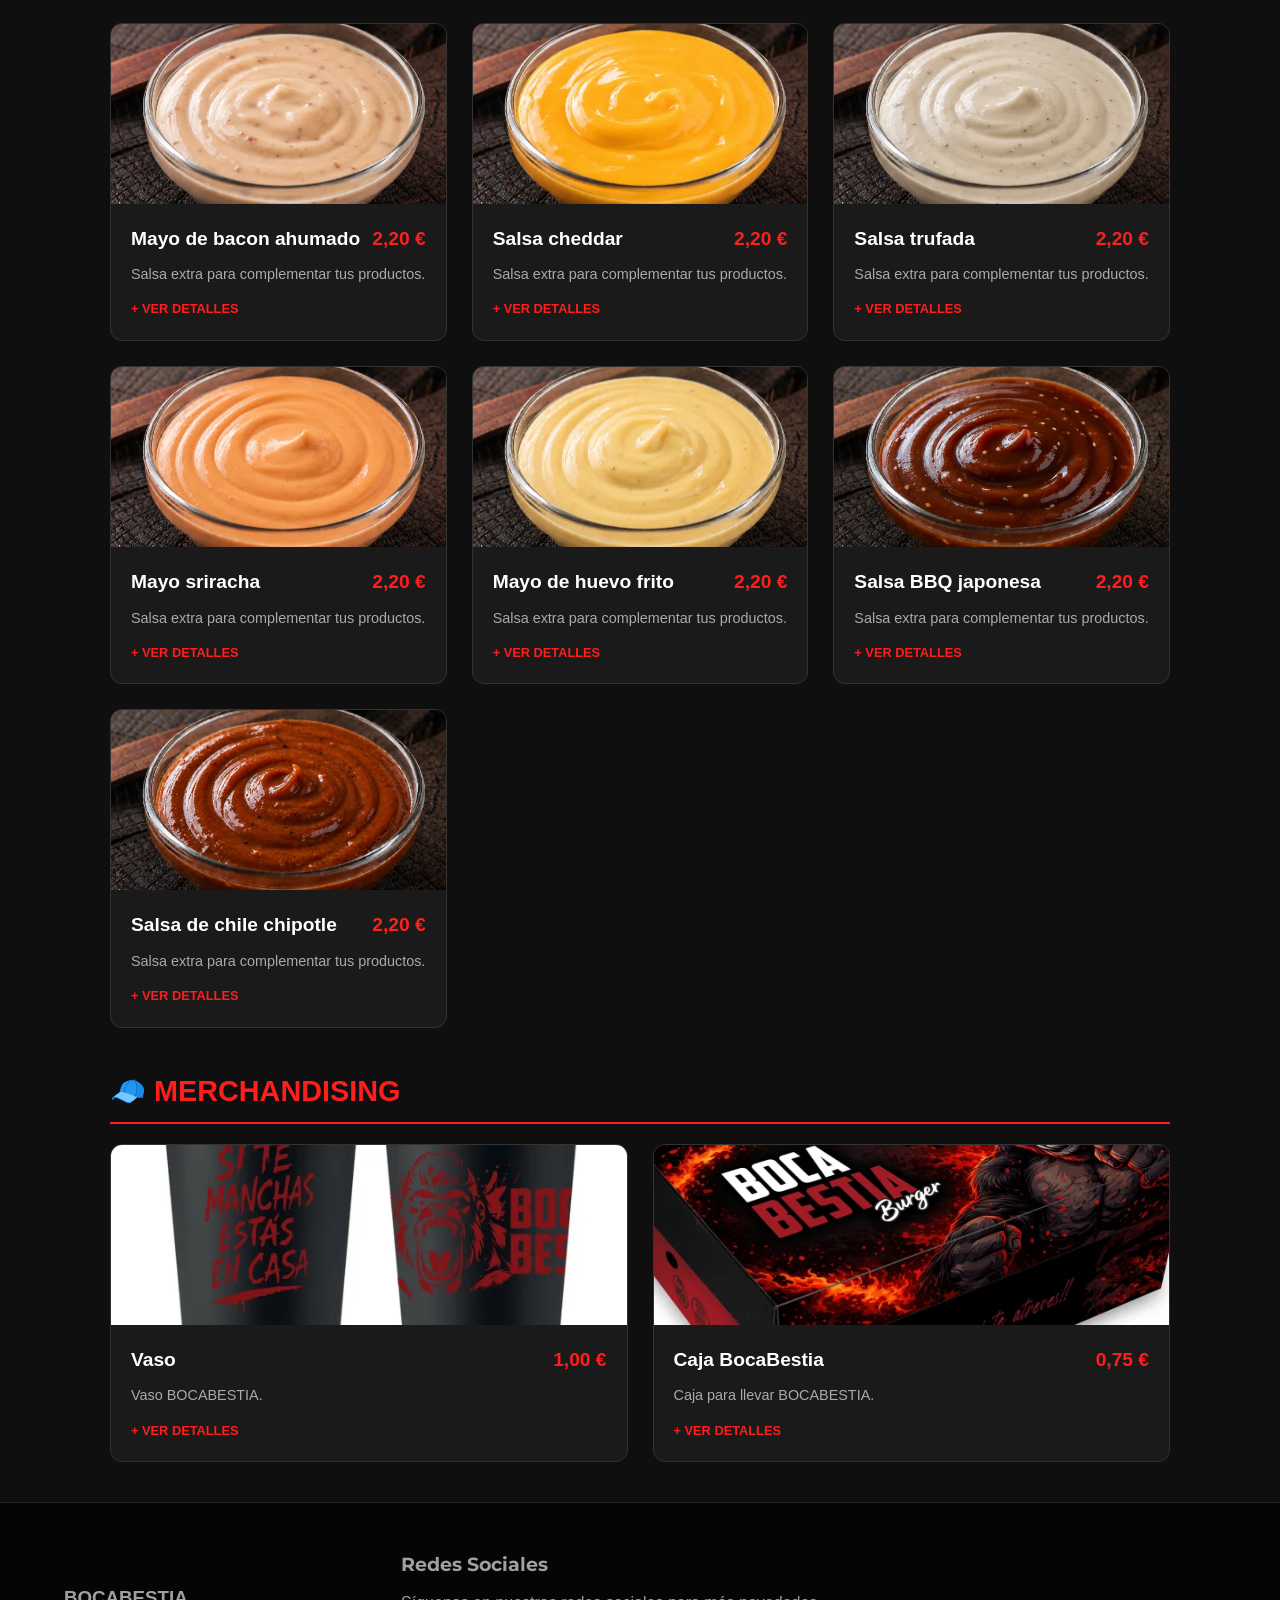
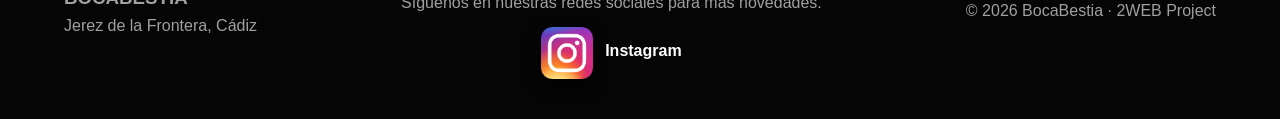
==== commit a9b4460c: "Creación de cuestionario para reserva, pequeños cambios en enlaces" ====
--- a/carta.html
+++ b/carta.html
@@ -19,10 +19,10 @@
     </label>
     <nav class="nav">
       <a href="index.html#inicio">Inicio</a>
-      <a href="https://bocabestia.last.shop/qr/l/boca-bestia">La Carta</a>
+      <a href="carta.html">La Carta</a>
       <a href="index.html#nosotros">Nosotros</a>
       <a href="index.html#ubicacion">Ubicación</a>
-      <a href="https://bookings.last.app/3b10a1be-e4e0-4e58-9fa3-591195b8b607/booking?_gl=1*1hvvvue*_gcl_au*MTg0ODkxNjIzNy4xNzc5MDg5NDAzLjE2MTM1ODUwNy4xNzg0NzA4MzI3LjE3ODQ3MTAwMjUuMTUzNjg0NTM3NC4xNzg0NjQxMDk0LjE3ODQ3MTAwMjU.">Reserva</a>
+      <a href="reserva.html">Reserva</a>
     </nav>
     <a href="https://www.ubereats.com/es/store/bocabestia-jerez/Wji_4HXeWGeH31o7zRoD1A?srsltid=AfmBOoqhJCSY1oyDkX2ZfFhng03Me69ej4izlgKsJas9yPGN5HKDivDR" class="btn btn-rojo">Pide Online</a>
   </header>
--- a/estilos/estilos.css
+++ b/estilos/estilos.css
@@ -66,7 +66,7 @@
   background-color: rgba(13, 13, 13, 0.95);
   position: sticky;
   top: 0;
-  z-index: 100;
+  z-index: 9999;
   border-bottom: 1px solid #222;
 }
 
--- a/estilos/estilos-carta.css
+++ b/estilos/estilos-carta.css
@@ -55,12 +55,18 @@
 
   .scroller-categorias {
     display: flex;
-    gap: 10px;
+    gap: 20px;
     overflow-x: auto;
     white-space: nowrap;
-    padding: 5px 20px;
+    padding: 25px 20px;
     scrollbar-width: none; 
     -ms-overflow-style: none;  
+  }
+
+  @media (max-width: 768px) {
+    .nav-categorias {
+      top: 150px;
+    }
   }
 
   .scroller-categorias::-webkit-scrollbar {
